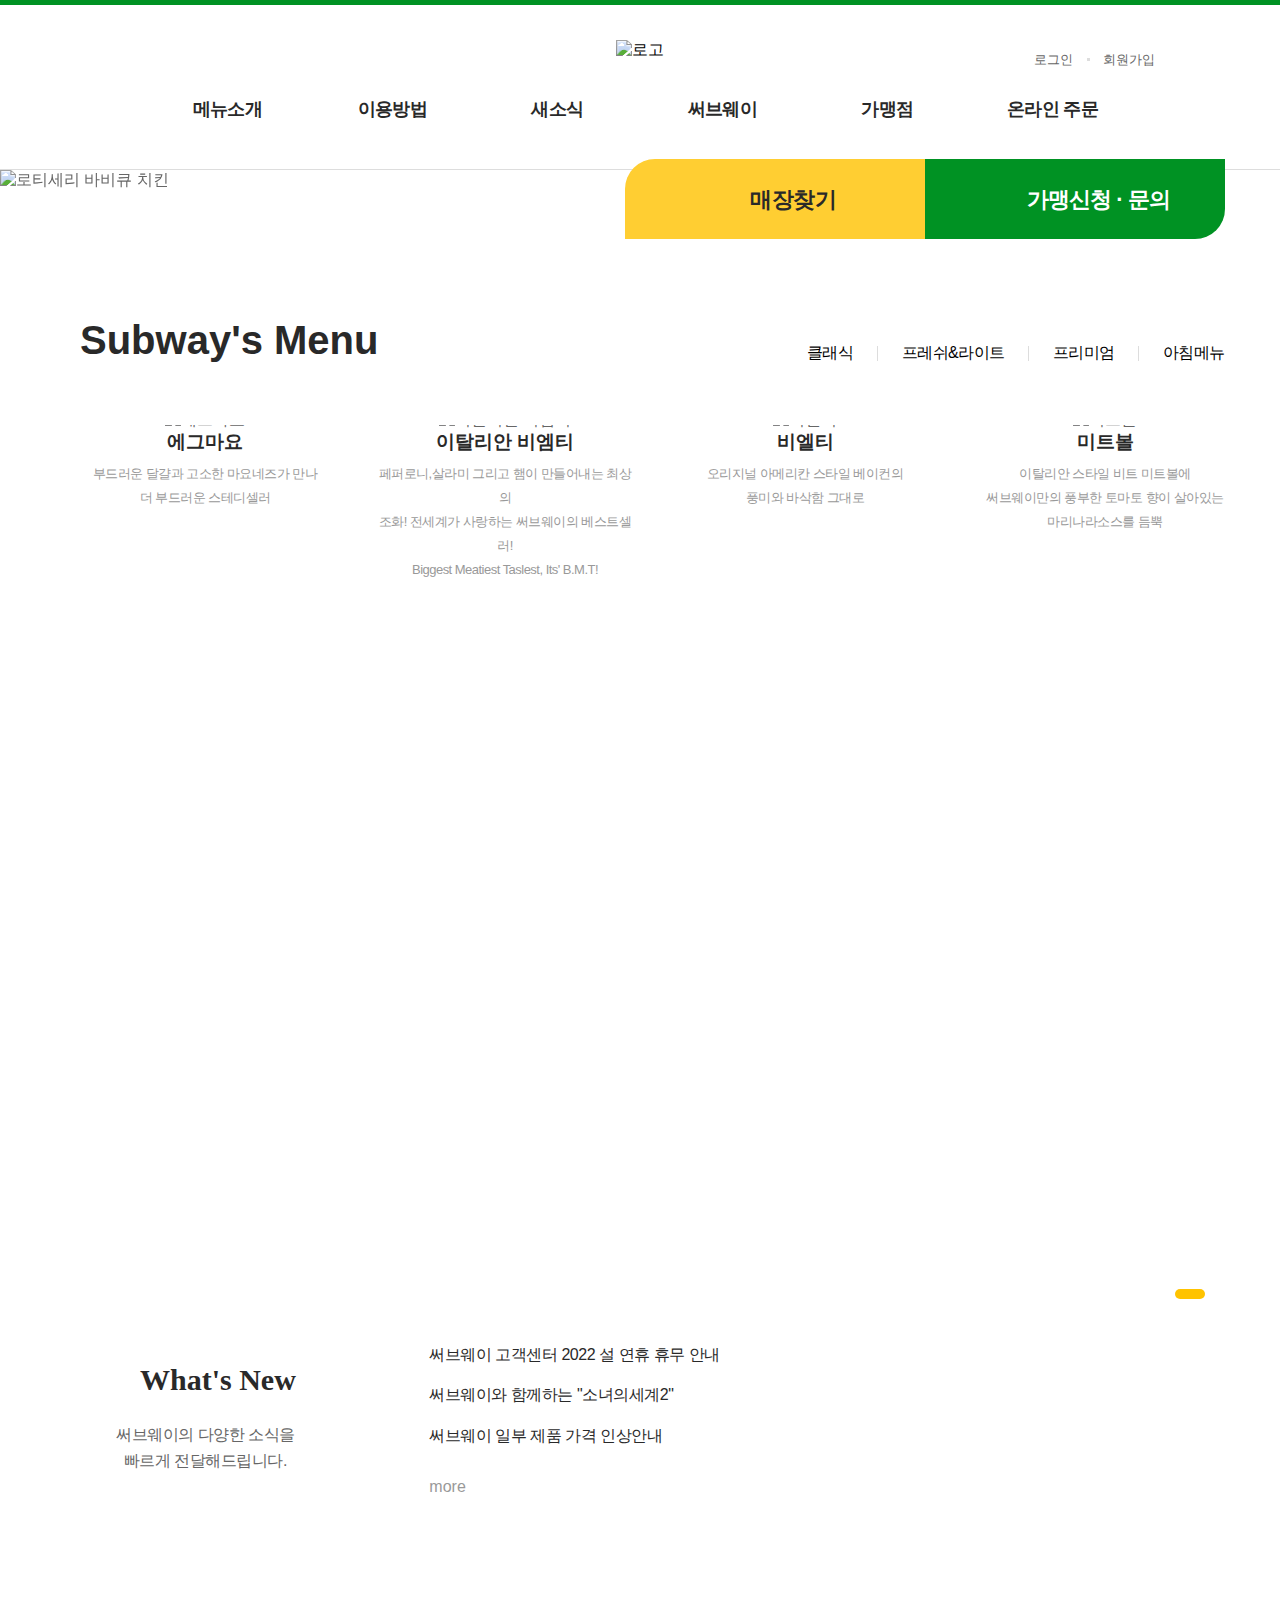
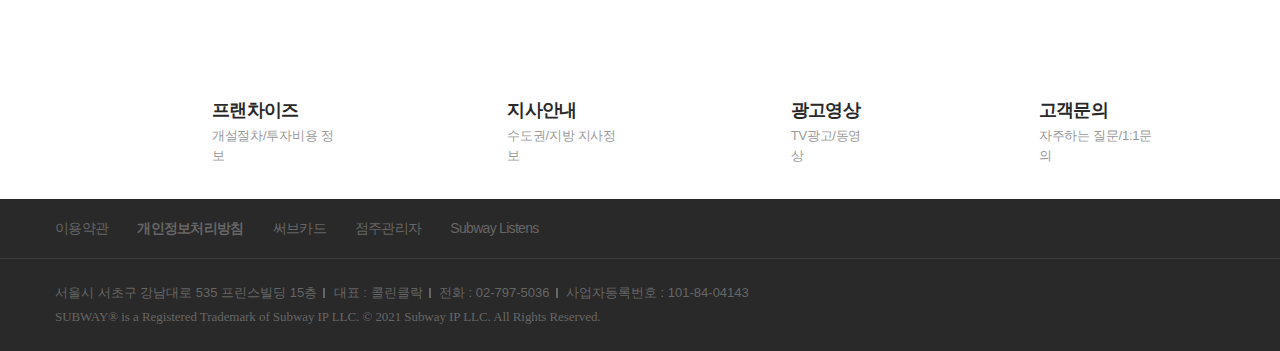
==== 20220419-subway.html @ c0e35a05 "promotion page update" ====
<!DOCTYPE html>
<html lang="en">
<head>
    <meta charset="UTF-8">
    <meta http-equiv="X-UA-Compatible" content="IE=edge">
    <meta name="viewport" content="width=device-width, initial-scale=1.0">
    <title>SUBWAYS 써브웨이</title>
    <link rel="shortcut icon" href="images/subway/subway_favicon.ico" type="image/x-icon">
    <link rel="stylesheet" href="css/subway_font.css">
    <link rel="stylesheet" href="css/20220419-subways.css">
    <link rel="stylesheet" href="css/swiper-bundle.min.css">
    <link rel="stylesheet" href="css/aos.css">
    <script src="js/jquery-3.6.0.min.js"></script>
    <script src="https://greenart-web.com/js/subway.js"></script>
    <script src="js/20220419-subway.js"> </script>
    <script src="js/aos.js"></script>
    <script src="js/swiper-bundle.min.js"></script>

    <script>
        $("document").ready(function(){
            AOS.init();
        })
        // 원래 js파일 안에 있어야함 
    </script>
</head>

<body> 
    <div class="header">
        <div class="header-wrap">
            <div class="logo">
                <a href="20220419-subway.html">
                    <img src="images/subway/logo_w.png" alt="로고">
                </a>
            </div>
            <div class="etc-menu">
                <ul>
                    <li><a href="#">로그인</a></li>
                    <li><a href="#">회원가입</a></li>
                    <li><a href="#" title="Global Subways">언어</a></li>
                </ul>
            </div>
            <div class="nav">
                <ul>
                    <li><a href="#">메뉴소개</a></li>
                    <li><a href="#">이용방법</a></li>
                    <li><a href="#">새소식</a></li>
                    <li><a href="#">써브웨이</a></li>
                    <li><a href="#">가맹점</a></li>
                    <li><a href="#">온라인 주문</a></li>
                </ul>
            </div>
        </div>
        <div class="submenu">
            <div class="submenu-wrap">
                <div class="sub-wrap">
                    <ul>
                        <li><a href="#">샌드위치</a></li>
                        <li><a href="#">랩 · 기타</a></li>
                        <li><a href="#">샐러드</a></li>
                        <li><a href="#">아침메뉴</a></li>
                        <li><a href="#">스마일 썹</a></li>
                        <li><a href="#">단체메뉴</a></li>
                    </ul>
                    <ul>
                        <li><a href="#">서브웨이 이용방법</a></li>
                        <li><a href="#">단체메뉴 이용방법</a></li>
                        <li><a href="#">신선한 재료 소개</a></li>
                        <li><a href="#">app 이용방법</a></li>
                    </ul>
                    <ul>
                        <li><a href="#">이벤트 · 프로모션</a></li>
                        <li><a href="#">뉴스 · 공지사항 </a></li>
                        <li><a href="#">광고영상</a></li>
                    </ul>
                    <ul>
                        <li><a href="#">써브웨이 역사</a></li>
                        <li><a href="#">써브웨이 약속</a></li>
                        <li><a href="#">써브웨이 아티스트 지원</a></li>
                        <li><a href="#">매장찾기</a></li>
                    </ul>
                    <ul>
                        <li><a href="#">써브웨이 프랜차이즈</a></li>
                        <li><a href="#">가맹관련 fAQ</a></li>
                        <li><a href="#">가맹신청 · 문의</a></li>
                        <li><a href="#">지사안내</a></li>
                        <li><a href="#">사업설명회</a></li>
                    </ul>
                    <ul>
                        <li><a href="#">FAST-SUB</a></li>
                        <li><a href="#">HOME-SUB</a></li>
                        <li><a href="#">단체주문</a></li>
                    </ul>
                </div>
            </div>
        </div>
    </div>






    
    <div class="swiper slide-section">
        <div class="swiper-wrapper">
            <div class="swiper-slide">
                <img src="images/subway/main_PC_1920x440_20220302022750919.jpg" alt="로티세리 바비큐 치킨">
            </div>
            <div class="swiper-slide">
                <img src="images/subway/main_PC_1920x440_20220228052823087.jpg" alt="이달의 썹!프라이즈">
            </div>
            <div class="swiper-slide">
                <img src="images/subway/main_PC_1920x440_20220413122821692.jpg" alt="레고랜드가고 싶어? 로티세리를 먹어봐!">
            </div>
            <div class="swiper-slide">
                <img src="images/subway/main_PC_1920x440_20201006040046969.jpg" alt="02.내손안의 작은 써브웨이">
            </div>
            <div class="swiper-slide">
                <img src="images/subway/main_PC_1920x440_20220103092455892.jpg" alt="고객 경험 설문조사 프로그램 안내">
            </div>
        </div>
    </div>
    <div class="quick-menu">
        <ul>
            <li><a href="#">매장찾기</a></li>
            <li><a href="#">가맹신청 · 문의</a></li>
        </ul>
    </div>


    <div class="subway-menu">
        <div class="menu-list">
            <h3>Subway's Menu</h3>
            <ul>
                <li><a href="#">클래식</a></li>
                <li><a href="#">프레쉬&amp;라이트</a></li>
                <!-- & 어떻게 쓰는지 보기  -->
                <li><a href="#">프리미엄</a></li>
                <li><a href="#">아침메뉴</a></li>
            </ul>
        </div>
        <div class="menu-content">
            <div class="menu-content-wrap">
                <div class="menu-wrap">
                    <div class="menu-area">
                        <div class="menu-box">
                            <img src="images/subway/sandwich_cl06.jpg" alt="에그마요">
                            <h3>에그마요</h3>
                            <p>부드러운 달걀과 고소한 마요네즈가 만나</p>
                            <p>더 부드러운 스테디셀러</p>
                        </div>
                        <div class="menu-box">
                            <img src="images/subway/sandwich_cl01.jpg" alt="이탈리안 비엠티">
                            <h3>이탈리안 비엠티</h3>
                            <p>페퍼로니,살라미 그리고 햄이 만들어내는 최상의</p>
                            <p>조화! 전세계가 사랑하는 써브웨이의 베스트셀러!</p>
                            <p>Biggest Meatiest Taslest, Its' B.M.T!</p>
                        </div>
                        <div class="menu-box">
                        <img src="images/subway/sandwich_cl02.jpg" alt="비엘티">
                        <h3>비엘티</h3>
                        <p>오리지널 아메리칸 스타일 베이컨의</p>
                        <p>풍미와 바삭함 그대로 </p>
                        </div>
                        <div class="menu-box">
                            <img src="images/subway/sandwich_cl03.jpg" alt="미트볼">
                            <h3>미트볼</h3>
                            <p>이탈리안 스타일 비트 미트볼에</p>
                            <p>써브웨이만의 풍부한 토마토 향이 살아있는</p>
                            <p>마리나라소스를 듬뿍</p>
                        </div>
                        <div class="menu-box">
                            <img src="images/subway/sandwich_cl04.jpg" alt="햄">
                            <h3>햄</h3>
                            <p>기본 중에 기본!</p>
                            <p>풍부한 햄이 만들어내는</p>
                            <p>입 안 가득 넘치는 맛의 향연</p>
                        </div>
                        <div class="menu-box">
                            <img src="images/subway/sandwich_cl05.jpg" alt="참치">
                            <h3>참치</h3>
                            <p>남녀노소 누구나 좋아하는</p>
                            <p>담백한 참치와 고소한 마요네즈의</p>
                            <p>완벽한 조화</p>
                        </div>
                    </div>
                </div>
                <div class="arrow">
                    <a href="#">왼쪽</a>
                    <a href="#">오른쪽</a>
                </div>
            </div>
            <div class="menu-content-wrap">
                <div class="menu-wrap">
                    <div class="menu-area">
                        <div class="menu-box">
                            <img src="images/subway/sandwich_fl01.jpg" alt="로티세리 바비큐 치킨">
                            <h3>로티세리 바비큐 치킨</h3>
                            <p>촉촉한 바비큐 치킨의 풍미가득.</p>
                            <p>손으로 찢어 더욱 부드러운 치킨의 혁명</p>
                        </div>
                        <div class="menu-box">
                            <img src="images/subway/sandwich_fl02.jpg" alt="로스트치킨">
                            <h3>로스트 치킨</h3>
                            <p>오븐에 구워 담백한 저칼로리</p>
                            <p>닭가슴살의 건강한 풍미</p>
                        </div>
                        <div class="menu-box">
                            <img src="images/subway/sandwich_fl04.jpg" alt="써브웨이 클럽">
                            <h3>써브웨이 클럽</h3>
                            <p>명실공히 시그니처 써브!</p>
                            <p>터키, 햄, 베이컨의 완벽한 앙상블</p>
                        </div>
                        <div class="menu-box">
                            <img src="images/subway/sandwich_fl05.jpg" alt="터키">
                            <h3>터키</h3>
                            <p>280kal로 슬림하게 즐기는</p>
                            <p>오리지날 터키 샌드위치</p>
                            
                        </div>
                        <div class="menu-box">
                            <img src="images/subway/sandwich_fl06.jpg" alt="베지">
                            <h3>베지</h3>
                            <p>갓 구운 빵과 신선한 7가지 야채로</p>
                            <p>즐기는 깔끔한 한끼</p>
                        </div>
                    </div>
                </div>
                <div class="arrow">
                    <a href="#">왼쪽</a>
                    <a href="#">오른쪽</a>
                </div>
            </div>
            <div class="menu-content-wrap">
                <div class="menu-wrap">
                    <div class="menu-area">
                        <div class="menu-box">
                            <img src="images/subway/sandwich_pm10.jpg" alt="쉬림프">
                            <h3>쉬림프</h3>
                            <p>탱글한 식감이 그대로 살아있는 통새우가</p>
                            <p>5마리 들어가 한 입 베어 먹을 때 마다</p>
                            <p>진짜 새우의 풍미가 가득</p>
                        </div>
                        <div class="menu-box">
                            <img src="images/subway/sandwich_pm08.jpg" alt=폴드 포크 바비큐">
                            <h3>폴드 포크 바비큐</h3>
                            <p>훈연한 미국 정통 스타일의 리얼 바비큐 폴드포크가</p>
                            <p>들어간 샌드위치</p>
                        </div>
                        <div class="menu-box">
                            <img src="images/subway/sandwich_pm01_01.jpg" alt="스테이크&amp;치즈">
                            <h3>스테이크 &amp; 치즈</h3>
                            <p>육즙이 쫙~</p>
                            <p>풍부한 비프 스테이크의 풍미가 입안 한가득</p>
                        </div>
                        <div class="menu-box">
                            <img src="images/subway/sandwich_pm02_01.jpg" alt="터키 베이컨 아보카도">
                            <h3>터키 베이컨 아보카도</h3>
                            <p>담백한 터키와 바삭한 베이컨 환상조합에</p>
                            <p>부드러운 아보카도는 신의 한수</p>
                        </div>
                        <div class="menu-box">
                            <img src="images/subway/sandwich_pm06_01.jpg" alt="스파이시 이탈리안">
                            <h3>스파이시 이탈리안</h3>
                            <p>살라미, 페퍼로니가 입안 한가득!</p>
                            <p>쏘 핫한 이탈리아의 맛</p>
                        </div>
                        <div class="menu-box">
                            <img src="images/subway/sandwich_pm07_01.jpg" alt="치킨데리야끼">
                            <h3>치킨 데리야끼</h3>
                            <p>담백한 치키니 스트립에 달콤짭조름한 써브웨이</p>
                            <p>특제 데리야끼 소스와의 환상적인 만남</p>
                        </div>
                    </div>
                </div>
                <div class="arrow">
                    <a href="#">왼쪽</a>
                    <a href="#">오른쪽</a>
                </div>
            </div>
            <div class="menu-content-wrap">
                <div class="menu-wrap">
                    <div class="menu-area">
                        <div class="menu-box">
                            <img src="images/subway/sandwich_bf01.jpg" alt="햄, 에그&amp;치즈">
                            <h3>햄, 에그&amp;치즈</h3>
                            <p>푹신한 오믈렛과 햄의 가장 클래식한 조화</p>
                        </div>
                        <div class="menu-box">
                            <img src="images/subway/sandwich_bf02.jpg" alt="웨스턴, 에그 &amp; 치즈">
                            <h3>웨스턴, 에그&amp;치즈</h3>
                            <p>토마토, 피망, 양파 세가지 야채가 더해져 더욱 신선한 하루 시작</p>
                            
                        </div>
                        <div class="menu-box">
                            <img src="images/subway/sandwich_bf03.jpg" alt="베이컨, 에그&amp;치즈">
                            <h3>베이컨, 에그&amp;치즈</h3>
                            <p>오리지널 아메리칸 스타일 베이컨으로</p>
                            <p>더욱 풍성한 아침 식사</p>
                        </div>
                        <div class="menu-box">
                            <img src="images/subway/sandwich_bf014jpg" alt="스테이크, 에그&amp;치즈">
                            <h3>스테이크, 에그&amp;치즈</h3>
                            <p>육즙가득 비프 스테이크로</p>
                            <p>든든한 아침 식사</p>
                        </div>
                    </div>
                </div>
                <div class="arrow">
                    <a href="#">왼쪽</a>
                    <a href="#">오른쪽</a>
                </div>
            </div>
        </div>
    </div>


    <div class="content">
        <div class="content-wrap">
            <div class="content-top">
                <div class="content-amused ">
                    <h3>서브웨이를</h3>
                    <h3>제대로 즐기는 방법</h3>
                    <a href="#">이용방법</a>
                </div>
                <div class="content-history">
                    <h3>50년 역사를 가진</h3>
                    <h3>No.1 프랜차이즈의 성장기</h3>
                    <a href="#">써브웨이 역사</a>
                </div>
            </div>
            <div class="content-bottom">
                <div class="content-new">
                    <div class="title">
                        <h3>What's New</h3>
                        <p>써브웨이의 다양한 소식을</p>
                        <p>빠르게 전달해드립니다.</p>
                    </div>
                    <div class="text">
                        <ul>
                            <li><a href="#">써브웨이 고객센터 2022 설 연휴 휴무 안내</a></li>
                            <li><a href="#">써브웨이와 함께하는 "소녀의세계2"</a></li>
                            <li><a href="#">써브웨이 일부 제품 가격 인상안내</a></li>
                        </ul>
                        <a href="#">more</a>
                    </div>
                </div>
                <div class="content-slide">
                    <div class="cindicator">
                        <ul>
                            <li>
                                <a href="#">1</a>
                            </li>
                        </ul>
                    </div>
                </div>
            </div>
        </div>
    </div>

    <div class="footer-menu">
        <div class="menu-wrap">
            <div class="menu-item">
                <div class="icon"></div>
                <p>프랜차이즈</p>
                <span>개설절차/투자비용 정보</span>
            </div>
            <div class="menu-item">
                <div class="icon"></div>
                <p>지사안내</p>
                <span>수도권/지방 지사정보</span>
            </div>
            <div class="menu-item">
                <div class="icon"></div>
                <p>광고영상</p>
                <span>TV광고/동영상</span>
            </div>
            <div class="menu-item">
                <div class="icon"></div>
                <p>고객문의</p>
                <span>자주하는 질문/1:1문의</span>
            </div>
        </div>
    </div>

    <div class="footer">
        <div class="footer-wrap">
            <div class="footer-top">
                <ul>
                    <li><a href="#">이용약관</a></li>
                    <li><a href="#">개인정보처리방침</a></li>
                    <li><a href="#">써브카드</a></li>
                    <li><a href="#">점주관리자</a></li>
                    <li><a href="#">Subway Listens</a></li>
                </ul>
            </div>
            <div class="footer-bottom">
                <span>서울시 서초구 강남대로 535 프린스빌딩 15층</span>
                <span>대표 : 콜린클락</span>
                <span>전화 : 02-797-5036</span>
                <span>사업자등록번호 : 101-84-04143</span>
                <p>SUBWAY® is a Registered Trademark of Subway IP LLC. © 2021 Subway IP LLC. All Rights Reserved.</p>
            </div>
            <div class="sns-link">
                <ul>
                    <li><a href="#">인스타그램</a></li>
                    <li><a href="#">페이스북</a></li>
                </ul>
            </div>
        </div> 
    </div>
</body>



</html>
---- css/20220419-subways.css ----
@charset "utf-8" ;
*{margin: 0; padding: 0;}
ul{list-style: none;}
a{text-decoration: none; color: black;}

body{font-size: 16px; color: #666; line-height: 120%; font-family: "font_ns", sans-serif;}

.header{
    width: 100%; height: 164px;
     border-top: 5px solid #009223; border-bottom: 1px solid #ddd;

}

.header .header-wrap{
    width: 1170px; height: 100%;
    margin: 0 auto;
    position: relative;
    /* 앱솔 써야해서 필요
    11170을 기준으로 잡아야해서 
    기준잘 확인하기 */
}

.header .logo {
    text-align: center;
    margin-top: 35px;
}
.header .etc-menu {
    position: absolute;
    right: 25px;
    top: 5px;}
    
.header .etc-menu ul {overflow: hidden;}
.header .etc-menu ul li{
    float: left;
    position: relative;
    }

.header .etc-menu ul li a{
    display: inline-block; 
    height: 30px; line-height: 30px;
    font-size: 13px;
    color: #666;
    font-weight: normal;
}

.header .etc-menu ul li:nth-child(2){margin-left: 30px;}
.header .etc-menu ul li:nth-child(2)::after{
    content: "";
    position: absolute;
    width: 3px;
    height: 3px;
    background-color: #ddd;
    top: 50%;
    left: -16px;
    margin-top: -2px;
}


.header .etc-menu ul li:nth-child(3) a{
    font-size: 0;
    width: 30px;
    height: 30px;
    margin-left: 15px;
    background: url("../images/subway/icon_utill_global.png");
    vertical-align: middle;
}




.header .nav{
    width: 100%;margin-top: 12px;
}
.header .nav ul{
    width: 990px;
    margin: 0 auto;
    transition: 0.2s;
    overflow: hidden;

}

.header .nav ul li{
    float: left;
    height: 77px;
    line-height: 77px;
    width: 165px;
    text-align: center;

}

.header .nav ul li a{
    font-size: 18px;
    font-weight: bold;
    letter-spacing: -0.03em;
    color: #292929;
    display: inline-block;
    width: 100%;
}

.header .nav ul li.on a{
    color: #009223;
}

.header .submenu{
    width: 100%;
    position: relative;
    top: -34px;
    background-color: #fff;
    transition: 0.2s;
    height: 0;
    z-index: 3;
    overflow: hidden;

}
.header .submenu .submenu-wrap{
    width: 1170px;
    margin: 0 auto;
}

.header .submenu .submenu-wrap .sub-wrap{
    width: 990px;
    margin: 0 auto;
    overflow: hidden;
}

.header .submenu ul{
    float: left;
    width: 165px;
    text-align: center;
    padding-top: 20px;
}
.header .submenu ul li{
    width: 100%;
    height: 35px;
    line-height: 120%;
    transition: 0.2s;
    /* opacity: 0; */
}

.header .submenu ul li a{
    padding: 8px 0 9px;
    display: inline-block;
    width: 100%;
    color: #666;
    letter-spacing: -0.05em;
    font-size: 15px;
}

.header .submenu ul li:hover a{
    color: #009223;
    text-decoration: underline ;
}

.header .submenu ul li.on{
    opacity: 1;
}

.header .submenu.on{
    height: 260px;
}

.slide-section{
    width: 100%;
    overflow: hidden; 
}

.slide-section img{
    width: 100%;
    height: 100%;
}



 .indicator{
    width: 1200px;
    margin: 0 auto;
    position: relative;
    /* background-color: #bbb; */
}


.quick-menu{
    width: 1170px;
    margin: 0 auto;
    z-index: 5;
    position: relative;
    /* 제트인덱스 쓰려면 필요함 */
    margin-top: -30px;

}

.quick-menu ul{
    float: right;
    font-family: "font_ns", sans-serif;
}
.quick-menu ul li{
    float: left;
    width: 300px; height: 80px; text-align: center;

}
.quick-menu ul li a{
    font-size: 22px;
     font-weight: bold;
    display: inline-block;
    width: 100%;
    padding-top: 27px;}


    .quick-menu ul li:nth-child(1){
        background-color: #ffce32;
        border-radius: 30px 0 0 0 ;
        letter-spacing: -0.02em;
    }

    .quick-menu ul li:nth-child(1) a{
        color: #292929;
    }
    

    .quick-menu ul li:nth-child(1) a::before{
        content: "";
        width: 24px; height: 30px;
        display: inline-block;
        vertical-align: middle;
        background: url("../images/subway/icon_map.png") 0 0 no-repeat;
        padding-right: 13px;
        position: relative;
        top: -2;
    }

    .quick-menu ul li:nth-child(2){
        background-color: #009223;
        letter-spacing: -0.06em;
        border-radius: 0 0 30px 0;
    }

    .quick-menu ul li:nth-child(2) a{
        color: #fff;
    }

    .quick-menu ul li:nth-child(2) a::before{
        content: "";
        width: 34px; height: 30px;
        display: inline-block;
        vertical-align: middle;
        background: url("../images/subway/icon_franchise.png") 0 0 no-repeat;
        padding-right: 13px;
        position: relative;
        top: -2;
    }

.subway-menu{
    background-color: #fff;
    width: 100%;margin-top: 80px;
    padding-bottom: 60px;
    height: 560px;
}


.subway-menu .menu-list{
    width: 1170px;
    margin: 0 auto;
    padding-top: 60px;
    padding-bottom: 33px;
    overflow: hidden;
    /* 플롯 해제하기 위함 */
}

.subway-menu .menu-list h3{
    float: left;
    color: #292929;
    font-size: 40px;
    font-family: "font_ns", sans-serif;
    font-weight: bold;
    height: 60px;
    padding: 32px 0 0 25px;
    margin-bottom: 1px;
    background: url("../images/subway/bul_tit.png") 0 12px no-repeat;
}


.subway-menu .menu-list ul{
    float: right;
    margin-top: 44px;
}

.subway-menu .menu-list ul li{
    float: left;
    padding-left: 25px;
    margin-left: 23px;
    font-weight: 300;
    position: relative;
    /* 애프터 적용을 위하여 - 선을 위해서 필요함*/
}

.subway-menu .menu-list ul li:not(:nth-child(1))::after{
    content: "";
    position: absolute;
    width: 1px;
    height: 15px;
    background-color: #ddd;
    left: 0;
    top: 3px;
}

.subway-menu .menu-list ul li a{
    display: inline-block;
    width: 100%;
    font-size: 16px;
    letter-spacing: -0.03em;
 
}

.subway-menu .menu-list ul li.on a{
    color: #009223;
    font-weight: bold;

}

.subway-menu .menu-content{
    position: absolute;
    width: 100%;
    height: 320px;
    overflow: hidden;
}
.subway-menu .menu-content .menu-content-wrap{
    position: absolute;width: 1200px;height: 100%;
    left: 50%;
    transform: translateX(-50%);
    display: none;
}

.subway-menu .menu-content .menu-content-wrap:nth-child(1){
    display: block;
}

.subway-menu .menu-content .menu-content-wrap .menu-wrap{
    width: 100%;
    height: 100%;
    margin-top: -15px;
    overflow: hidden;
}

.subway-menu .menu-content .menu-content-wrap .menu-wrap .menu-area{
    width: 200%;
    position: relative;
    /* 아이템이 이동하도록 하기에 */
}

.subway-menu .menu-content .menu-content-wrap .menu-wrap .menu-area .menu-box{
    float: left;
    width: 260px;
    height: 320px;
    margin-left: 30px;
    padding: 0 5px;
    position: relative;
    cursor: pointer;
    text-align: center;
}

.subway-menu .menu-content .menu-content-wrap .menu-wrap .menu-area .menu-box img{
    width: 100%; height: 182px;
}

.subway-menu .menu-content .menu-content-wrap .menu-wrap .menu-area .menu-box::after{
    content: "";
    width: 98px; height: 98px;
    position: absolute;
    background: url("../images/subway/btn_more.png") 0 0 no-repeat;

    left: 50%;
    top: 50%;
    margin: -22px 0 0 -42px;
    opacity: 0;
}

.subway-menu .menu-content .menu-content-wrap .menu-wrap .menu-area .menu-box:hover::after{
    opacity: 1;
}

.subway-menu .menu-content .menu-content-wrap .menu-wrap .menu-area .menu-box:hover img{
    width: 340px;
    height: 238px;
}

.subway-menu .menu-content .menu-content-wrap .menu-wrap .menu-area .menu-box:hover p{
    display: none;
}
/*  오퍼시티랑 디스플레이 논이랑 차이 비교 */

.subway-menu .menu-content .menu-content-wrap .menu-wrap .menu-area .menu-box:hover h3{
    font-size: 22px;
    margin-top: 10px;
}

.subway-menu .menu-content .menu-content-wrap .menu-wrap .menu-area .menu-box h3{
    color: #292929;
    font-style: 18px;
    margin-top: 3px;
    margin-bottom: 10px;
}

.subway-menu .menu-content .menu-content-wrap .menu-wrap .menu-area .menu-box p{
    color: #999;
    font-size: 13px;
    letter-spacing: -0.04em;
    line-height: 24px;
    width: 260px;
    margin: 0 auto;
}


/* div 어디서 끝나는지 잘 보기 */
.subway-menu .menu-content .arrow a{
    font-size: 0;
    position: absolute;
    width: 50px;
    height: 50px;
    top: 113px;
    overflow: hidden;
    background: url("../images/subway/icon_event_slider_arr.png") 0 0 no-repeat;

}
.subway-menu .menu-content .arrow a:nth-child(1){left: -202px;}
.subway-menu .menu-content .arrow a:nth-child(1):hover{background-position-y: 100%;}
.subway-menu .menu-content .arrow a:nth-child(2){right: -201px; background-position: 100% 0;}
.subway-menu .menu-content .arrow a:nth-child(2):hover{background-position-y: 100%;}



.content{
    width: 100%;
    background: url("../images/subway/bg_content.gif") 0 -30px ;
}

.content .content-wrap{
    width: 1280px;
    margin: 0 auto;
    padding: 80px 0;
    overflow: hidden;
}

.content .content-top{
    width: 100%;
    height: 300px;
}

.content .content-top .content-amused{
    width: 400px; height: 300px; float: left;
    margin-left: 55px;
    background-image: url(../images/subway/bg_utilization.png);
}

.content .content-top .content-amused h3{
    color: #fff;
    margin-left: 39px;
    font-size: 28px;
    line-height: 40px;
    letter-spacing: -0.02em;

}

.content .content-top .content-amused h3:nth-child(1){
    margin: 38px 0 0 39px;
    letter-spacing: -0.03em;

}

.content .content-top .content-amused a{
    display: block;
    width: 92px;
    height: 36px;
    line-height: 36px;
    border: 2px solid #fff;
    font-weight: 300;
    color: #fff;
    text-align: center;
    margin: 100px 0 0 41px;
    border-radius: 20px;
}


.content .content-top .content-history{
    float: left;
    width: 825px;
    height: 300px;
    background-image: url("../images/subway/img_subway_history.png");
}

.content .content-top .content-history h3{
    color: #fff;
    margin-left: 410px;
    font-size: 28px;
    line-height: 40px;
    letter-spacing: -0.02em;

}
.content .content-top .content-history h3:nth-child(1){
    margin-top: 38px;

}
.content .content-top .content-history a{
    display: block;
    width: 128px;
    height: 36px;
    line-height: 36px;
    border: 2px solid #fff;
    font-weight: 300;
    color: #fff;
    margin: 100px 0 0 410px;
    border-radius: 20px;
    text-align: center;
}


.content .content-bottom{
    width: 100%;
    height: 300px;
    margin: 30px 0 0 55px;
}

.content .content-bottom .content-new{
    background-color: #fff;
    width: 870px;
    float: left;
    height: 300px;
    border-radius: 30px 0 30px 0;
    
}

.content .content-bottom .content-new .title{
    float: left;
    margin: 75px 0 0 60px;

}

.content .content-bottom .content-new .title p{
    margin-top: -9px;
    text-align: center;
    line-height: 26px;
    letter-spacing: -0.03em;
}

.content .content-bottom .content-new .title p:nth-child(3)
{
    line-height: 44px;
}


.content .content-bottom .content-new .title h3{
    color: #292929;
    font-size: 30px;
    padding: 26px 0 0 25px;
    font-weight: bold;
    font-family: "font_sw",serif;
    height: 60px;
    margin-bottom: 1px;
    background-repeat: no-repeat;
    background-image: url("../images/subway/bul_tit.png");
}

.content .content-bottom .content-new .text{
    float: left;
    width: 50%;
    margin: 76px 0 0 133.5px;
}

.content .content-bottom .content-new .text ul li:not(:nth-child(1)){
    margin-top: 21px;
}


.content .content-bottom .content-new .text ul li a{
    display: inline-block;
    font-size: 16px;
    color: #292929;
    position: relative;
    letter-spacing: -0.03em;
}

.content .content-bottom .content-new .text ul li a::after{
    content:"";
    width: 0%;
    height: 1px;
    background-color: #009223;
    position: relative;
    left: 0;
    bottom: 0;
    transition: 0.2s;
}

.content .content-bottom .content-new .text ul li:hover a{
    color: #009223;
}

.content .content-bottom .content-new .text ul li:hover a::after{
    width: 100%;
}


.content .content-bottom .content-new .text > a{
    display: inline-block;
    color: #999;
    font-style: 14px;
    padding: 32px 0 7px;

}

.content .content-bottom .content-slide{
    float: left;
    width: 270px; height: 300px;

    background-image: url(../images/subway/[AdQUA]\ 브랜드\ 필름\ 영상\ 이미지\ 배너_20220214110854344.jpg);
    margin-left: 30px;
    border-radius: 0 30px 0 30px;
    position: relative;
    float: left;
}

.content .content-bottom .content-slide .cindicator{
    position: absolute;
    right: 20px;
    top: 20px;
}
 
.content .content-bottom .content-slide .cindicator ul li{
    font-size: 0;
    width: 30px;height: 10px;
    border-radius: 30px;
    background-color: #ffc300;
}


.footer-menu{
    text-align: center;
    width: 100%;
    padding: 40px 0;
}


.footer-menu .menu-wrap{
    width: 1035.97px;
    margin: 0 auto;
    height: 70px;
}

.footer-menu .menu-item{
    float: left;
    margin-left: 80px;
    padding-left: 90px;
    height: 100%;
    position: relative;
}
.footer-menu .menu-item:nth-child(1){
    margin-left: 0;
    width: 125.23px;
}
.footer-menu .menu-item:nth-child(2){
    width: 113.53px;
}
.footer-menu .menu-item:nth-child(3){
    width: 78.09px;
}
.footer-menu .menu-item:nth-child(4){
    width: 119.11px;
}

.footer-menu .menu-item .icon{
    background: url("../images/subway/icon_quickmenu.png") 0 0 no-repeat;
    width: 70px;
    position: absolute;
    left: 0;
    top: 0;
    height: 70px;
}

.footer-menu .menu-item:nth-child(2) .icon{
    background-position-x: -70px;
}

.footer-menu .menu-item:nth-child(3) .icon{
    background-position-x: -140px;
}

.footer-menu .menu-item:nth-child(4) .icon{
    background-position-x: -210px;
}

.footer-menu .menu-item p{
    font-weight: bold;
    font-size: 18px;
    color: #292929;
    text-align: left;
    letter-spacing: -0.72px;
    margin-bottom: 6px;
    margin-top: 12px;
}

.footer-menu .menu-item span{
    color: #999;
    font-size: 13px;
    text-align: left;
    display: block;
    font-weight: normal;
    letter-spacing: -0.26px;
}

.footer{
    background-color: #292929;
    color: #666;
    padding: 22px 0;
    position: relative;
}

.footer::after{
    content: "";
    width: 100%;
    height: 1px;
    background-color: #3b3b3b;
    position: absolute;
    top: 59px;
}

.footer .footer-wrap{
    width: 1170px;
    margin: 0 auto;
    position: relative;
}
/* 앱솔루트 젤마지막  sns 때문에 들어감 */

.footer .footer-top{
    margin-bottom: 25px;
}

.footer .footer-top ul{ overflow: hidden;}
.footer .footer-top ul li{
    float: left;
    margin-right: 29px;
    height: 18px;
    position: relative;
    top: -2px;
}

.footer .footer-top ul li a{
    color: #666;
    display: block;
    font-size: 14px;
    letter-spacing: -0.05em;
    height: 18px;
}

.footer .footer-top ul li:nth-child(2){
    font-weight: bold;
    color: #bbb;
}

.footer .footer-top ul li:last-child{letter-spacing: -0.055em;}



.footer .footer-bottom span{
    font-size: 13px;
    display: inline-block;
    margin-top: 19px;
    margin-left: 3px;
    padding-left: 9px;
    letter-spacing: 0;
    position: relative;
    /* 사이에 선 넣기위해서 */
}

.footer .footer-bottom span:nth-child(1){margin: 0;padding: 0;}

.footer .footer-bottom span:not(:nth-child(4))::after{
    content: "";
    position: absolute;
    width: 2px;
    height: 10px;
    background-color: #666;
    right: -8px;
    top: 5px;
}

.footer .footer-bottom p{
    font-size: 13px;
    padding-top: 2px;
    line-height: 25px;
    letter-spacing: -0.005em;
    font-family: "font_sw",serif;
}

.footer .footer-wrap .sns-link{
    position: absolute;
    right: -10px;
    top: 53px;
    height: 50px;
    width: 165px;
}

.footer .footer-wrap .sns-link ul li{
    position: absolute;
    font-size: 0;
    width: 50px;
    height: 50px;
    overflow: hidden;
    line-height: 0;
    bottom: 0;
    cursor: pointer;
}


.footer .footer-wrap .sns-link ul li::after{
    content: "";
    width: 50px; height: 50px;
    display: block;
    transition: 0.3s;
    opacity: 0;
}

.footer .footer-wrap .sns-link ul li:nth-child(1){
    background: url("../images/subway/icon_sns_instar.png") 0 0 no-repeat;
}
.footer .footer-wrap .sns-link ul li:nth-child(1)::after{
    background: url("../images/subway/icon_sns_instar.png") 100% 0 no-repeat;
}
.footer .footer-wrap .sns-link ul li:nth-child(1):hover::after{
    opacity: 1;
}



.footer .footer-wrap .sns-link ul li:nth-child(2){
    background: url("../images/subway/icon_sns_facebook.png") 0 0 no-repeat;
    left: 65px;
}
.footer .footer-wrap .sns-link ul li:nth-child(2)::after{
    background: url("../images/subway/icon_sns_facebook.png") 100% 0 no-repeat;

}
.footer .footer-wrap .sns-link ul li:nth-child(2):hover::after{
    opacity: 1;
}
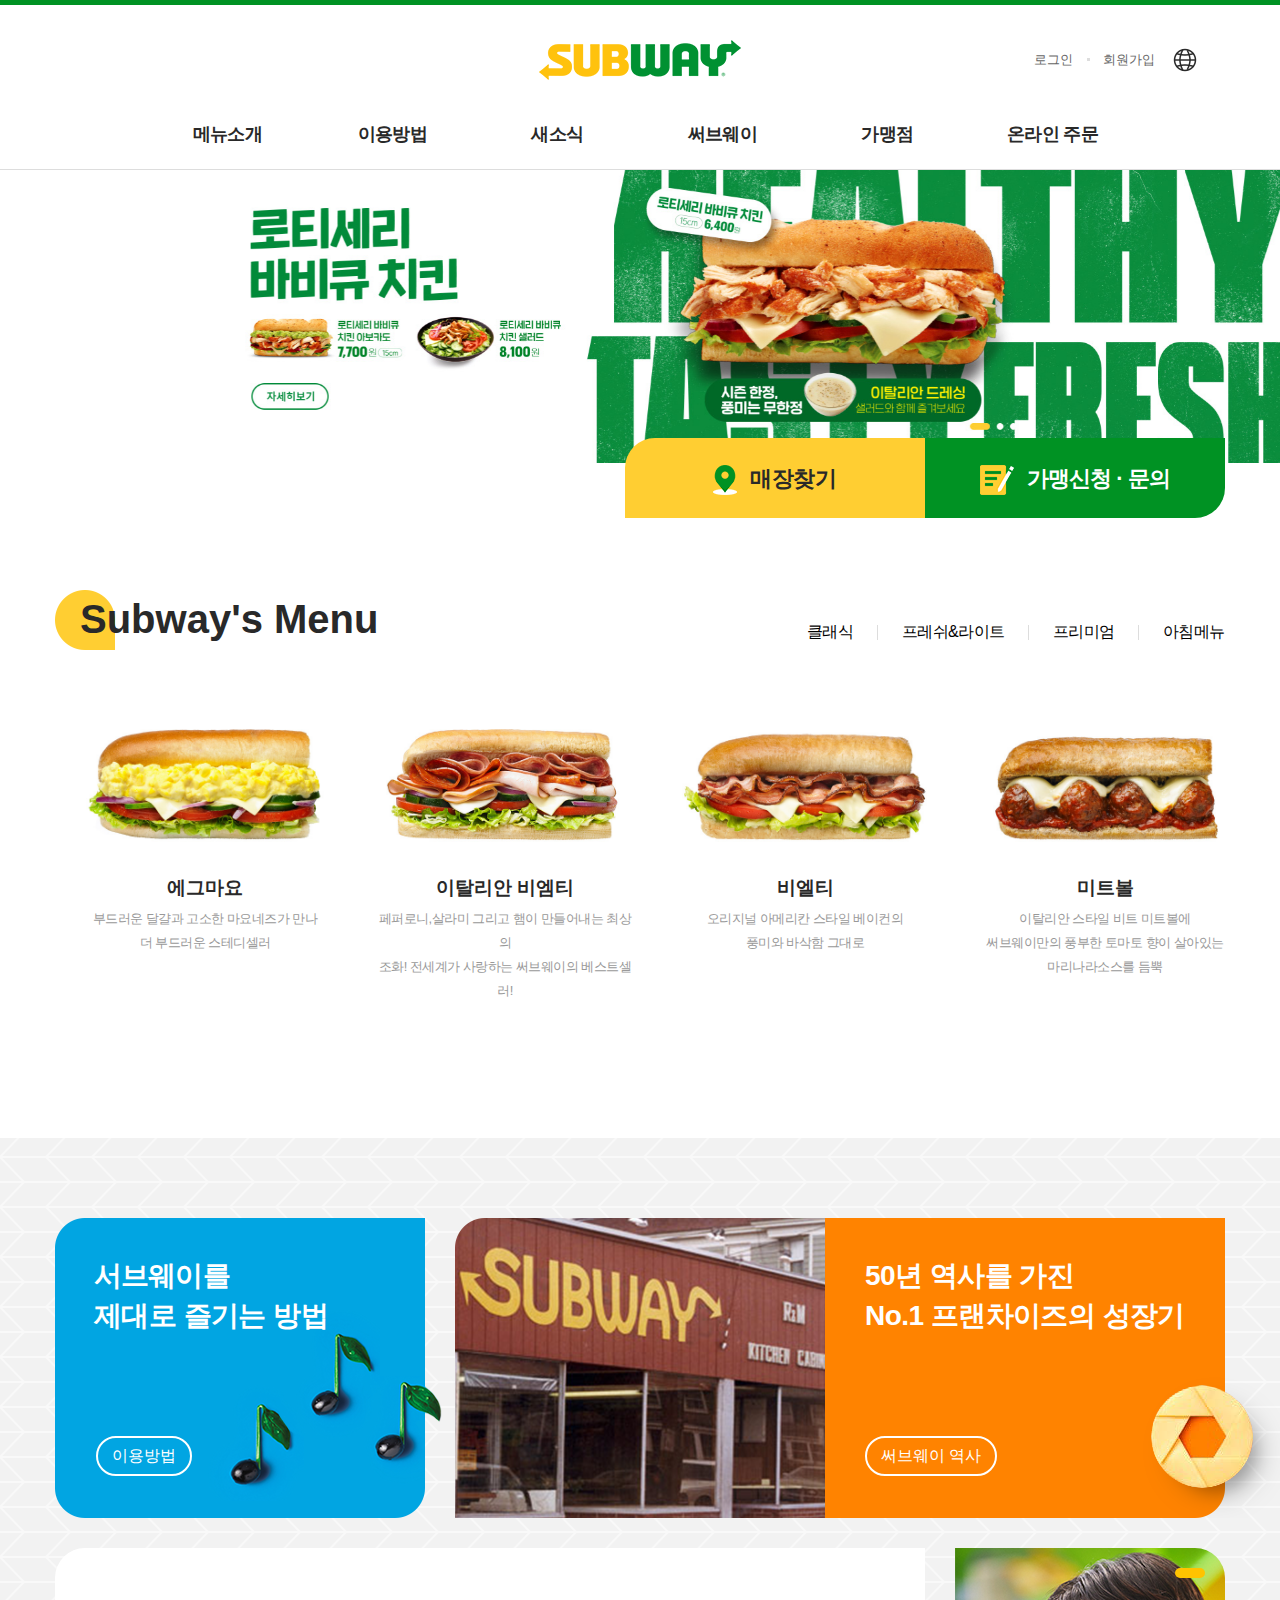
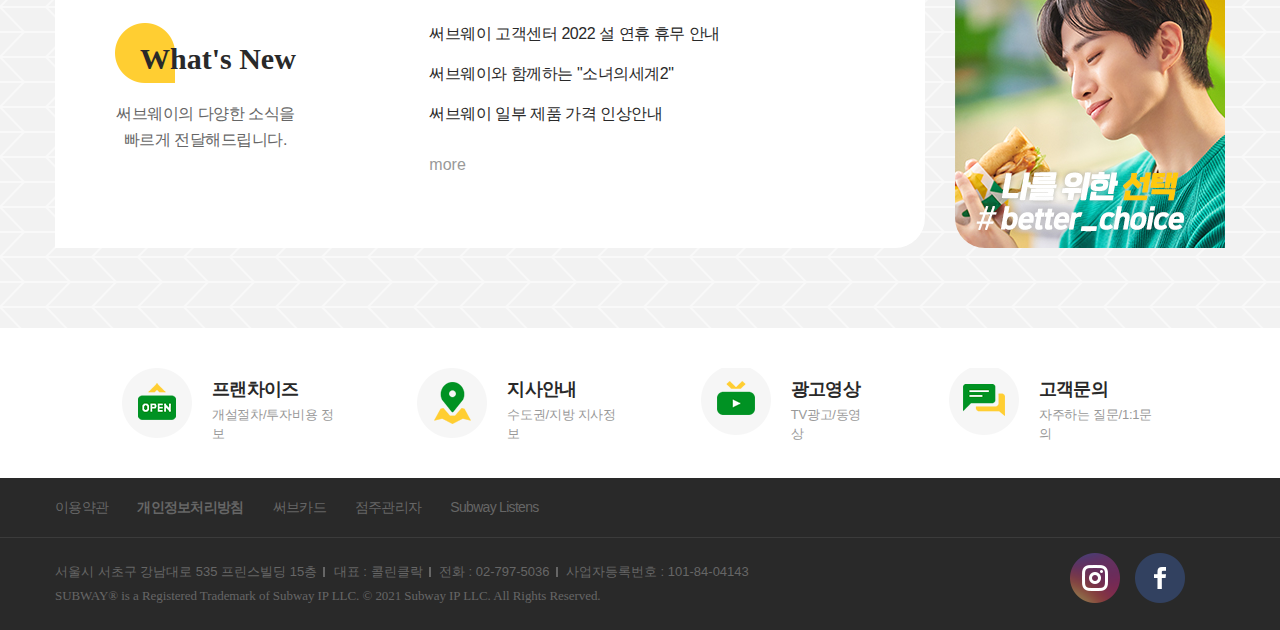
==== commit 6e7b1e71: "dd" ====
--- a/20220419-subway.html
+++ b/20220419-subway.html
@@ -1,416 +1,416 @@
-<!DOCTYPE html>
-<html lang="en">
-<head>
-    <meta charset="UTF-8">
-    <meta http-equiv="X-UA-Compatible" content="IE=edge">
-    <meta name="viewport" content="width=device-width, initial-scale=1.0">
-    <title>SUBWAYS 써브웨이</title>
-    <link rel="shortcut icon" href="images/subway/subway_favicon.ico" type="image/x-icon">
-    <link rel="stylesheet" href="css/subway_font.css">
-    <link rel="stylesheet" href="css/20220419-subways.css">
-    <link rel="stylesheet" href="css/swiper-bundle.min.css">
-    <link rel="stylesheet" href="css/aos.css">
-    <script src="js/jquery-3.6.0.min.js"></script>
-    <script src="https://greenart-web.com/js/subway.js"></script>
-    <script src="js/20220419-subway.js"> </script>
-    <script src="js/aos.js"></script>
-    <script src="js/swiper-bundle.min.js"></script>
-
-    <script>
-        $("document").ready(function(){
-            AOS.init();
-        })
-        // 원래 js파일 안에 있어야함 
-    </script>
-</head>
-
-<body> 
-    <div class="header">
-        <div class="header-wrap">
-            <div class="logo">
-                <a href="20220419-subway.html">
-                    <img src="images/subway/logo_w.png" alt="로고">
-                </a>
-            </div>
-            <div class="etc-menu">
-                <ul>
-                    <li><a href="#">로그인</a></li>
-                    <li><a href="#">회원가입</a></li>
-                    <li><a href="#" title="Global Subways">언어</a></li>
-                </ul>
-            </div>
-            <div class="nav">
-                <ul>
-                    <li><a href="#">메뉴소개</a></li>
-                    <li><a href="#">이용방법</a></li>
-                    <li><a href="#">새소식</a></li>
-                    <li><a href="#">써브웨이</a></li>
-                    <li><a href="#">가맹점</a></li>
-                    <li><a href="#">온라인 주문</a></li>
-                </ul>
-            </div>
-        </div>
-        <div class="submenu">
-            <div class="submenu-wrap">
-                <div class="sub-wrap">
-                    <ul>
-                        <li><a href="#">샌드위치</a></li>
-                        <li><a href="#">랩 · 기타</a></li>
-                        <li><a href="#">샐러드</a></li>
-                        <li><a href="#">아침메뉴</a></li>
-                        <li><a href="#">스마일 썹</a></li>
-                        <li><a href="#">단체메뉴</a></li>
-                    </ul>
-                    <ul>
-                        <li><a href="#">서브웨이 이용방법</a></li>
-                        <li><a href="#">단체메뉴 이용방법</a></li>
-                        <li><a href="#">신선한 재료 소개</a></li>
-                        <li><a href="#">app 이용방법</a></li>
-                    </ul>
-                    <ul>
-                        <li><a href="#">이벤트 · 프로모션</a></li>
-                        <li><a href="#">뉴스 · 공지사항 </a></li>
-                        <li><a href="#">광고영상</a></li>
-                    </ul>
-                    <ul>
-                        <li><a href="#">써브웨이 역사</a></li>
-                        <li><a href="#">써브웨이 약속</a></li>
-                        <li><a href="#">써브웨이 아티스트 지원</a></li>
-                        <li><a href="#">매장찾기</a></li>
-                    </ul>
-                    <ul>
-                        <li><a href="#">써브웨이 프랜차이즈</a></li>
-                        <li><a href="#">가맹관련 fAQ</a></li>
-                        <li><a href="#">가맹신청 · 문의</a></li>
-                        <li><a href="#">지사안내</a></li>
-                        <li><a href="#">사업설명회</a></li>
-                    </ul>
-                    <ul>
-                        <li><a href="#">FAST-SUB</a></li>
-                        <li><a href="#">HOME-SUB</a></li>
-                        <li><a href="#">단체주문</a></li>
-                    </ul>
-                </div>
-            </div>
-        </div>
-    </div>
-
-
-
-
-
-
-    
-    <div class="swiper slide-section">
-        <div class="swiper-wrapper">
-            <div class="swiper-slide">
-                <img src="images/subway/main_PC_1920x440_20220302022750919.jpg" alt="로티세리 바비큐 치킨">
-            </div>
-            <div class="swiper-slide">
-                <img src="images/subway/main_PC_1920x440_20220228052823087.jpg" alt="이달의 썹!프라이즈">
-            </div>
-            <div class="swiper-slide">
-                <img src="images/subway/main_PC_1920x440_20220413122821692.jpg" alt="레고랜드가고 싶어? 로티세리를 먹어봐!">
-            </div>
-            <div class="swiper-slide">
-                <img src="images/subway/main_PC_1920x440_20201006040046969.jpg" alt="02.내손안의 작은 써브웨이">
-            </div>
-            <div class="swiper-slide">
-                <img src="images/subway/main_PC_1920x440_20220103092455892.jpg" alt="고객 경험 설문조사 프로그램 안내">
-            </div>
-        </div>
-    </div>
-    <div class="quick-menu">
-        <ul>
-            <li><a href="#">매장찾기</a></li>
-            <li><a href="#">가맹신청 · 문의</a></li>
-        </ul>
-    </div>
-
-
-    <div class="subway-menu">
-        <div class="menu-list">
-            <h3>Subway's Menu</h3>
-            <ul>
-                <li><a href="#">클래식</a></li>
-                <li><a href="#">프레쉬&amp;라이트</a></li>
-                <!-- & 어떻게 쓰는지 보기  -->
-                <li><a href="#">프리미엄</a></li>
-                <li><a href="#">아침메뉴</a></li>
-            </ul>
-        </div>
-        <div class="menu-content">
-            <div class="menu-content-wrap">
-                <div class="menu-wrap">
-                    <div class="menu-area">
-                        <div class="menu-box">
-                            <img src="images/subway/sandwich_cl06.jpg" alt="에그마요">
-                            <h3>에그마요</h3>
-                            <p>부드러운 달걀과 고소한 마요네즈가 만나</p>
-                            <p>더 부드러운 스테디셀러</p>
-                        </div>
-                        <div class="menu-box">
-                            <img src="images/subway/sandwich_cl01.jpg" alt="이탈리안 비엠티">
-                            <h3>이탈리안 비엠티</h3>
-                            <p>페퍼로니,살라미 그리고 햄이 만들어내는 최상의</p>
-                            <p>조화! 전세계가 사랑하는 써브웨이의 베스트셀러!</p>
-                            <p>Biggest Meatiest Taslest, Its' B.M.T!</p>
-                        </div>
-                        <div class="menu-box">
-                        <img src="images/subway/sandwich_cl02.jpg" alt="비엘티">
-                        <h3>비엘티</h3>
-                        <p>오리지널 아메리칸 스타일 베이컨의</p>
-                        <p>풍미와 바삭함 그대로 </p>
-                        </div>
-                        <div class="menu-box">
-                            <img src="images/subway/sandwich_cl03.jpg" alt="미트볼">
-                            <h3>미트볼</h3>
-                            <p>이탈리안 스타일 비트 미트볼에</p>
-                            <p>써브웨이만의 풍부한 토마토 향이 살아있는</p>
-                            <p>마리나라소스를 듬뿍</p>
-                        </div>
-                        <div class="menu-box">
-                            <img src="images/subway/sandwich_cl04.jpg" alt="햄">
-                            <h3>햄</h3>
-                            <p>기본 중에 기본!</p>
-                            <p>풍부한 햄이 만들어내는</p>
-                            <p>입 안 가득 넘치는 맛의 향연</p>
-                        </div>
-                        <div class="menu-box">
-                            <img src="images/subway/sandwich_cl05.jpg" alt="참치">
-                            <h3>참치</h3>
-                            <p>남녀노소 누구나 좋아하는</p>
-                            <p>담백한 참치와 고소한 마요네즈의</p>
-                            <p>완벽한 조화</p>
-                        </div>
-                    </div>
-                </div>
-                <div class="arrow">
-                    <a href="#">왼쪽</a>
-                    <a href="#">오른쪽</a>
-                </div>
-            </div>
-            <div class="menu-content-wrap">
-                <div class="menu-wrap">
-                    <div class="menu-area">
-                        <div class="menu-box">
-                            <img src="images/subway/sandwich_fl01.jpg" alt="로티세리 바비큐 치킨">
-                            <h3>로티세리 바비큐 치킨</h3>
-                            <p>촉촉한 바비큐 치킨의 풍미가득.</p>
-                            <p>손으로 찢어 더욱 부드러운 치킨의 혁명</p>
-                        </div>
-                        <div class="menu-box">
-                            <img src="images/subway/sandwich_fl02.jpg" alt="로스트치킨">
-                            <h3>로스트 치킨</h3>
-                            <p>오븐에 구워 담백한 저칼로리</p>
-                            <p>닭가슴살의 건강한 풍미</p>
-                        </div>
-                        <div class="menu-box">
-                            <img src="images/subway/sandwich_fl04.jpg" alt="써브웨이 클럽">
-                            <h3>써브웨이 클럽</h3>
-                            <p>명실공히 시그니처 써브!</p>
-                            <p>터키, 햄, 베이컨의 완벽한 앙상블</p>
-                        </div>
-                        <div class="menu-box">
-                            <img src="images/subway/sandwich_fl05.jpg" alt="터키">
-                            <h3>터키</h3>
-                            <p>280kal로 슬림하게 즐기는</p>
-                            <p>오리지날 터키 샌드위치</p>
-                            
-                        </div>
-                        <div class="menu-box">
-                            <img src="images/subway/sandwich_fl06.jpg" alt="베지">
-                            <h3>베지</h3>
-                            <p>갓 구운 빵과 신선한 7가지 야채로</p>
-                            <p>즐기는 깔끔한 한끼</p>
-                        </div>
-                    </div>
-                </div>
-                <div class="arrow">
-                    <a href="#">왼쪽</a>
-                    <a href="#">오른쪽</a>
-                </div>
-            </div>
-            <div class="menu-content-wrap">
-                <div class="menu-wrap">
-                    <div class="menu-area">
-                        <div class="menu-box">
-                            <img src="images/subway/sandwich_pm10.jpg" alt="쉬림프">
-                            <h3>쉬림프</h3>
-                            <p>탱글한 식감이 그대로 살아있는 통새우가</p>
-                            <p>5마리 들어가 한 입 베어 먹을 때 마다</p>
-                            <p>진짜 새우의 풍미가 가득</p>
-                        </div>
-                        <div class="menu-box">
-                            <img src="images/subway/sandwich_pm08.jpg" alt=폴드 포크 바비큐">
-                            <h3>폴드 포크 바비큐</h3>
-                            <p>훈연한 미국 정통 스타일의 리얼 바비큐 폴드포크가</p>
-                            <p>들어간 샌드위치</p>
-                        </div>
-                        <div class="menu-box">
-                            <img src="images/subway/sandwich_pm01_01.jpg" alt="스테이크&amp;치즈">
-                            <h3>스테이크 &amp; 치즈</h3>
-                            <p>육즙이 쫙~</p>
-                            <p>풍부한 비프 스테이크의 풍미가 입안 한가득</p>
-                        </div>
-                        <div class="menu-box">
-                            <img src="images/subway/sandwich_pm02_01.jpg" alt="터키 베이컨 아보카도">
-                            <h3>터키 베이컨 아보카도</h3>
-                            <p>담백한 터키와 바삭한 베이컨 환상조합에</p>
-                            <p>부드러운 아보카도는 신의 한수</p>
-                        </div>
-                        <div class="menu-box">
-                            <img src="images/subway/sandwich_pm06_01.jpg" alt="스파이시 이탈리안">
-                            <h3>스파이시 이탈리안</h3>
-                            <p>살라미, 페퍼로니가 입안 한가득!</p>
-                            <p>쏘 핫한 이탈리아의 맛</p>
-                        </div>
-                        <div class="menu-box">
-                            <img src="images/subway/sandwich_pm07_01.jpg" alt="치킨데리야끼">
-                            <h3>치킨 데리야끼</h3>
-                            <p>담백한 치키니 스트립에 달콤짭조름한 써브웨이</p>
-                            <p>특제 데리야끼 소스와의 환상적인 만남</p>
-                        </div>
-                    </div>
-                </div>
-                <div class="arrow">
-                    <a href="#">왼쪽</a>
-                    <a href="#">오른쪽</a>
-                </div>
-            </div>
-            <div class="menu-content-wrap">
-                <div class="menu-wrap">
-                    <div class="menu-area">
-                        <div class="menu-box">
-                            <img src="images/subway/sandwich_bf01.jpg" alt="햄, 에그&amp;치즈">
-                            <h3>햄, 에그&amp;치즈</h3>
-                            <p>푹신한 오믈렛과 햄의 가장 클래식한 조화</p>
-                        </div>
-                        <div class="menu-box">
-                            <img src="images/subway/sandwich_bf02.jpg" alt="웨스턴, 에그 &amp; 치즈">
-                            <h3>웨스턴, 에그&amp;치즈</h3>
-                            <p>토마토, 피망, 양파 세가지 야채가 더해져 더욱 신선한 하루 시작</p>
-                            
-                        </div>
-                        <div class="menu-box">
-                            <img src="images/subway/sandwich_bf03.jpg" alt="베이컨, 에그&amp;치즈">
-                            <h3>베이컨, 에그&amp;치즈</h3>
-                            <p>오리지널 아메리칸 스타일 베이컨으로</p>
-                            <p>더욱 풍성한 아침 식사</p>
-                        </div>
-                        <div class="menu-box">
-                            <img src="images/subway/sandwich_bf014jpg" alt="스테이크, 에그&amp;치즈">
-                            <h3>스테이크, 에그&amp;치즈</h3>
-                            <p>육즙가득 비프 스테이크로</p>
-                            <p>든든한 아침 식사</p>
-                        </div>
-                    </div>
-                </div>
-                <div class="arrow">
-                    <a href="#">왼쪽</a>
-                    <a href="#">오른쪽</a>
-                </div>
-            </div>
-        </div>
-    </div>
-
-
-    <div class="content">
-        <div class="content-wrap">
-            <div class="content-top">
-                <div class="content-amused ">
-                    <h3>서브웨이를</h3>
-                    <h3>제대로 즐기는 방법</h3>
-                    <a href="#">이용방법</a>
-                </div>
-                <div class="content-history">
-                    <h3>50년 역사를 가진</h3>
-                    <h3>No.1 프랜차이즈의 성장기</h3>
-                    <a href="#">써브웨이 역사</a>
-                </div>
-            </div>
-            <div class="content-bottom">
-                <div class="content-new">
-                    <div class="title">
-                        <h3>What's New</h3>
-                        <p>써브웨이의 다양한 소식을</p>
-                        <p>빠르게 전달해드립니다.</p>
-                    </div>
-                    <div class="text">
-                        <ul>
-                            <li><a href="#">써브웨이 고객센터 2022 설 연휴 휴무 안내</a></li>
-                            <li><a href="#">써브웨이와 함께하는 "소녀의세계2"</a></li>
-                            <li><a href="#">써브웨이 일부 제품 가격 인상안내</a></li>
-                        </ul>
-                        <a href="#">more</a>
-                    </div>
-                </div>
-                <div class="content-slide">
-                    <div class="cindicator">
-                        <ul>
-                            <li>
-                                <a href="#">1</a>
-                            </li>
-                        </ul>
-                    </div>
-                </div>
-            </div>
-        </div>
-    </div>
-
-    <div class="footer-menu">
-        <div class="menu-wrap">
-            <div class="menu-item">
-                <div class="icon"></div>
-                <p>프랜차이즈</p>
-                <span>개설절차/투자비용 정보</span>
-            </div>
-            <div class="menu-item">
-                <div class="icon"></div>
-                <p>지사안내</p>
-                <span>수도권/지방 지사정보</span>
-            </div>
-            <div class="menu-item">
-                <div class="icon"></div>
-                <p>광고영상</p>
-                <span>TV광고/동영상</span>
-            </div>
-            <div class="menu-item">
-                <div class="icon"></div>
-                <p>고객문의</p>
-                <span>자주하는 질문/1:1문의</span>
-            </div>
-        </div>
-    </div>
-
-    <div class="footer">
-        <div class="footer-wrap">
-            <div class="footer-top">
-                <ul>
-                    <li><a href="#">이용약관</a></li>
-                    <li><a href="#">개인정보처리방침</a></li>
-                    <li><a href="#">써브카드</a></li>
-                    <li><a href="#">점주관리자</a></li>
-                    <li><a href="#">Subway Listens</a></li>
-                </ul>
-            </div>
-            <div class="footer-bottom">
-                <span>서울시 서초구 강남대로 535 프린스빌딩 15층</span>
-                <span>대표 : 콜린클락</span>
-                <span>전화 : 02-797-5036</span>
-                <span>사업자등록번호 : 101-84-04143</span>
-                <p>SUBWAY® is a Registered Trademark of Subway IP LLC. © 2021 Subway IP LLC. All Rights Reserved.</p>
-            </div>
-            <div class="sns-link">
-                <ul>
-                    <li><a href="#">인스타그램</a></li>
-                    <li><a href="#">페이스북</a></li>
-                </ul>
-            </div>
-        </div> 
-    </div>
-</body>
-
-
-
+<!DOCTYPE html>
+<html lang="en">
+<head>
+    <meta charset="UTF-8">
+    <meta http-equiv="X-UA-Compatible" content="IE=edge">
+    <meta name="viewport" content="width=device-width, initial-scale=1.0">
+    <title>SUBWAYS 써브웨이</title>
+    <link rel="shortcut icon" href="images/subway/subway_favicon.ico" type="image/x-icon">
+    <link rel="stylesheet" href="css/subway_font.css">
+    <link rel="stylesheet" href="css/20220419-subways.css">
+    <link rel="stylesheet" href="css/swiper-bundle.min.css">
+    <link rel="stylesheet" href="css/aos.css">
+    <script src="js/jquery-3.6.0.min.js"></script>
+    <script src="https://greenart-web.com/js/subway.js"></script>
+    <script src="js/20220419-subway.js"> </script>
+    <script src="js/aos.js"></script>
+    <script src="js/swiper-bundle.min.js"></script>
+
+    <script>
+        $("document").ready(function(){
+            AOS.init();
+        })
+        // 원래 js파일 안에 있어야함 
+    </script>
+</head>
+
+<body> 
+    <div class="header">
+        <div class="header-wrap">
+            <div class="logo">
+                <a href="20220419-subway.html">
+                    <img src="images/subway/logo_w.png" alt="로고">
+                </a>
+            </div>
+            <div class="etc-menu">
+                <ul>
+                    <li><a href="#">로그인</a></li>
+                    <li><a href="#">회원가입</a></li>
+                    <li><a href="#" title="Global Subways">언어</a></li>
+                </ul>
+            </div>
+            <div class="nav">
+                <ul>
+                    <li><a href="#">메뉴소개</a></li>
+                    <li><a href="#">이용방법</a></li>
+                    <li><a href="#">새소식</a></li>
+                    <li><a href="#">써브웨이</a></li>
+                    <li><a href="#">가맹점</a></li>
+                    <li><a href="#">온라인 주문</a></li>
+                </ul>
+            </div>
+        </div>
+        <div class="submenu">
+            <div class="submenu-wrap">
+                <div class="sub-wrap">
+                    <ul>
+                        <li><a href="#">샌드위치</a></li>
+                        <li><a href="#">랩 · 기타</a></li>
+                        <li><a href="#">샐러드</a></li>
+                        <li><a href="#">아침메뉴</a></li>
+                        <li><a href="#">스마일 썹</a></li>
+                        <li><a href="#">단체메뉴</a></li>
+                    </ul>
+                    <ul>
+                        <li><a href="#">서브웨이 이용방법</a></li>
+                        <li><a href="#">단체메뉴 이용방법</a></li>
+                        <li><a href="#">신선한 재료 소개</a></li>
+                        <li><a href="#">app 이용방법</a></li>
+                    </ul>
+                    <ul>
+                        <li><a href="#">이벤트 · 프로모션</a></li>
+                        <li><a href="#">뉴스 · 공지사항 </a></li>
+                        <li><a href="#">광고영상</a></li>
+                    </ul>
+                    <ul>
+                        <li><a href="#">써브웨이 역사</a></li>
+                        <li><a href="#">써브웨이 약속</a></li>
+                        <li><a href="#">써브웨이 아티스트 지원</a></li>
+                        <li><a href="#">매장찾기</a></li>
+                    </ul>
+                    <ul>
+                        <li><a href="#">써브웨이 프랜차이즈</a></li>
+                        <li><a href="#">가맹관련 fAQ</a></li>
+                        <li><a href="#">가맹신청 · 문의</a></li>
+                        <li><a href="#">지사안내</a></li>
+                        <li><a href="#">사업설명회</a></li>
+                    </ul>
+                    <ul>
+                        <li><a href="#">FAST-SUB</a></li>
+                        <li><a href="#">HOME-SUB</a></li>
+                        <li><a href="#">단체주문</a></li>
+                    </ul>
+                </div>
+            </div>
+        </div>
+    </div>
+
+
+
+
+
+
+    
+    <div class="swiper slide-section">
+        <div class="swiper-wrapper">
+            <div class="swiper-slide">
+                <img src="images/subway/main_PC_1920x440_20220302022750919.jpg" alt="로티세리 바비큐 치킨">
+            </div>
+            <div class="swiper-slide">
+                <img src="images/subway/main_PC_1920x440_20220228052823087.jpg" alt="이달의 썹!프라이즈">
+            </div>
+            <div class="swiper-slide">
+                <img src="images/subway/main_PC_1920x440_20220413122821692.jpg" alt="레고랜드가고 싶어? 로티세리를 먹어봐!">
+            </div>
+            <div class="swiper-slide">
+                <img src="images/subway/main_PC_1920x440_20201006040046969.jpg" alt="02.내손안의 작은 써브웨이">
+            </div>
+            <div class="swiper-slide">
+                <img src="images/subway/main_PC_1920x440_20220103092455892.jpg" alt="고객 경험 설문조사 프로그램 안내">
+            </div>
+        </div>
+    </div>
+    <div class="quick-menu">
+        <ul>
+            <li><a href="#">매장찾기</a></li>
+            <li><a href="#">가맹신청 · 문의</a></li>
+        </ul>
+    </div>
+
+
+    <div class="subway-menu">
+        <div class="menu-list">
+            <h3>Subway's Menu</h3>
+            <ul>
+                <li><a href="#">클래식</a></li>
+                <li><a href="#">프레쉬&amp;라이트</a></li>
+                <!-- & 어떻게 쓰는지 보기  -->
+                <li><a href="#">프리미엄</a></li>
+                <li><a href="#">아침메뉴</a></li>
+            </ul>
+        </div>
+        <div class="menu-content">
+            <div class="menu-content-wrap">
+                <div class="menu-wrap">
+                    <div class="menu-area">
+                        <div class="menu-box">
+                            <img src="images/subway/sandwich_cl06.jpg" alt="에그마요">
+                            <h3>에그마요</h3>
+                            <p>부드러운 달걀과 고소한 마요네즈가 만나</p>
+                            <p>더 부드러운 스테디셀러</p>
+                        </div>
+                        <div class="menu-box">
+                            <img src="images/subway/sandwich_cl01.jpg" alt="이탈리안 비엠티">
+                            <h3>이탈리안 비엠티</h3>
+                            <p>페퍼로니,살라미 그리고 햄이 만들어내는 최상의</p>
+                            <p>조화! 전세계가 사랑하는 써브웨이의 베스트셀러!</p>
+                            <p>Biggest Meatiest Taslest, Its' B.M.T!</p>
+                        </div>
+                        <div class="menu-box">
+                        <img src="images/subway/sandwich_cl02.jpg" alt="비엘티">
+                        <h3>비엘티</h3>
+                        <p>오리지널 아메리칸 스타일 베이컨의</p>
+                        <p>풍미와 바삭함 그대로 </p>
+                        </div>
+                        <div class="menu-box">
+                            <img src="images/subway/sandwich_cl03.jpg" alt="미트볼">
+                            <h3>미트볼</h3>
+                            <p>이탈리안 스타일 비트 미트볼에</p>
+                            <p>써브웨이만의 풍부한 토마토 향이 살아있는</p>
+                            <p>마리나라소스를 듬뿍</p>
+                        </div>
+                        <div class="menu-box">
+                            <img src="images/subway/sandwich_cl04.jpg" alt="햄">
+                            <h3>햄</h3>
+                            <p>기본 중에 기본!</p>
+                            <p>풍부한 햄이 만들어내는</p>
+                            <p>입 안 가득 넘치는 맛의 향연</p>
+                        </div>
+                        <div class="menu-box">
+                            <img src="images/subway/sandwich_cl05.jpg" alt="참치">
+                            <h3>참치</h3>
+                            <p>남녀노소 누구나 좋아하는</p>
+                            <p>담백한 참치와 고소한 마요네즈의</p>
+                            <p>완벽한 조화</p>
+                        </div>
+                    </div>
+                </div>
+                <div class="arrow">
+                    <a href="#">왼쪽</a>
+                    <a href="#">오른쪽</a>
+                </div>
+            </div>
+            <div class="menu-content-wrap">
+                <div class="menu-wrap">
+                    <div class="menu-area">
+                        <div class="menu-box">
+                            <img src="images/subway/sandwich_fl01.jpg" alt="로티세리 바비큐 치킨">
+                            <h3>로티세리 바비큐 치킨</h3>
+                            <p>촉촉한 바비큐 치킨의 풍미가득.</p>
+                            <p>손으로 찢어 더욱 부드러운 치킨의 혁명</p>
+                        </div>
+                        <div class="menu-box">
+                            <img src="images/subway/sandwich_fl02.jpg" alt="로스트치킨">
+                            <h3>로스트 치킨</h3>
+                            <p>오븐에 구워 담백한 저칼로리</p>
+                            <p>닭가슴살의 건강한 풍미</p>
+                        </div>
+                        <div class="menu-box">
+                            <img src="images/subway/sandwich_fl04.jpg" alt="써브웨이 클럽">
+                            <h3>써브웨이 클럽</h3>
+                            <p>명실공히 시그니처 써브!</p>
+                            <p>터키, 햄, 베이컨의 완벽한 앙상블</p>
+                        </div>
+                        <div class="menu-box">
+                            <img src="images/subway/sandwich_fl05.jpg" alt="터키">
+                            <h3>터키</h3>
+                            <p>280kal로 슬림하게 즐기는</p>
+                            <p>오리지날 터키 샌드위치</p>
+                            
+                        </div>
+                        <div class="menu-box">
+                            <img src="images/subway/sandwich_fl06.jpg" alt="베지">
+                            <h3>베지</h3>
+                            <p>갓 구운 빵과 신선한 7가지 야채로</p>
+                            <p>즐기는 깔끔한 한끼</p>
+                        </div>
+                    </div>
+                </div>
+                <div class="arrow">
+                    <a href="#">왼쪽</a>
+                    <a href="#">오른쪽</a>
+                </div>
+            </div>
+            <div class="menu-content-wrap">
+                <div class="menu-wrap">
+                    <div class="menu-area">
+                        <div class="menu-box">
+                            <img src="images/subway/sandwich_pm10.jpg" alt="쉬림프">
+                            <h3>쉬림프</h3>
+                            <p>탱글한 식감이 그대로 살아있는 통새우가</p>
+                            <p>5마리 들어가 한 입 베어 먹을 때 마다</p>
+                            <p>진짜 새우의 풍미가 가득</p>
+                        </div>
+                        <div class="menu-box">
+                            <img src="images/subway/sandwich_pm08.jpg" alt=폴드 포크 바비큐">
+                            <h3>폴드 포크 바비큐</h3>
+                            <p>훈연한 미국 정통 스타일의 리얼 바비큐 폴드포크가</p>
+                            <p>들어간 샌드위치</p>
+                        </div>
+                        <div class="menu-box">
+                            <img src="images/subway/sandwich_pm01_01.jpg" alt="스테이크&amp;치즈">
+                            <h3>스테이크 &amp; 치즈</h3>
+                            <p>육즙이 쫙~</p>
+                            <p>풍부한 비프 스테이크의 풍미가 입안 한가득</p>
+                        </div>
+                        <div class="menu-box">
+                            <img src="images/subway/sandwich_pm02_01.jpg" alt="터키 베이컨 아보카도">
+                            <h3>터키 베이컨 아보카도</h3>
+                            <p>담백한 터키와 바삭한 베이컨 환상조합에</p>
+                            <p>부드러운 아보카도는 신의 한수</p>
+                        </div>
+                        <div class="menu-box">
+                            <img src="images/subway/sandwich_pm06_01.jpg" alt="스파이시 이탈리안">
+                            <h3>스파이시 이탈리안</h3>
+                            <p>살라미, 페퍼로니가 입안 한가득!</p>
+                            <p>쏘 핫한 이탈리아의 맛</p>
+                        </div>
+                        <div class="menu-box">
+                            <img src="images/subway/sandwich_pm07_01.jpg" alt="치킨데리야끼">
+                            <h3>치킨 데리야끼</h3>
+                            <p>담백한 치키니 스트립에 달콤짭조름한 써브웨이</p>
+                            <p>특제 데리야끼 소스와의 환상적인 만남</p>
+                        </div>
+                    </div>
+                </div>
+                <div class="arrow">
+                    <a href="#">왼쪽</a>
+                    <a href="#">오른쪽</a>
+                </div>
+            </div>
+            <div class="menu-content-wrap">
+                <div class="menu-wrap">
+                    <div class="menu-area">
+                        <div class="menu-box">
+                            <img src="images/subway/sandwich_bf01.jpg" alt="햄, 에그&amp;치즈">
+                            <h3>햄, 에그&amp;치즈</h3>
+                            <p>푹신한 오믈렛과 햄의 가장 클래식한 조화</p>
+                        </div>
+                        <div class="menu-box">
+                            <img src="images/subway/sandwich_bf02.jpg" alt="웨스턴, 에그 &amp; 치즈">
+                            <h3>웨스턴, 에그&amp;치즈</h3>
+                            <p>토마토, 피망, 양파 세가지 야채가 더해져 더욱 신선한 하루 시작</p>
+                            
+                        </div>
+                        <div class="menu-box">
+                            <img src="images/subway/sandwich_bf03.jpg" alt="베이컨, 에그&amp;치즈">
+                            <h3>베이컨, 에그&amp;치즈</h3>
+                            <p>오리지널 아메리칸 스타일 베이컨으로</p>
+                            <p>더욱 풍성한 아침 식사</p>
+                        </div>
+                        <div class="menu-box">
+                            <img src="images/subway/sandwich_bf014jpg" alt="스테이크, 에그&amp;치즈">
+                            <h3>스테이크, 에그&amp;치즈</h3>
+                            <p>육즙가득 비프 스테이크로</p>
+                            <p>든든한 아침 식사</p>
+                        </div>
+                    </div>
+                </div>
+                <div class="arrow">
+                    <a href="#">왼쪽</a>
+                    <a href="#">오른쪽</a>
+                </div>
+            </div>
+        </div>
+    </div>
+
+
+    <div class="content">
+        <div class="content-wrap">
+            <div class="content-top">
+                <div class="content-amused ">
+                    <h3>서브웨이를</h3>
+                    <h3>제대로 즐기는 방법</h3>
+                    <a href="#">이용방법</a>
+                </div>
+                <div class="content-history">
+                    <h3>50년 역사를 가진</h3>
+                    <h3>No.1 프랜차이즈의 성장기</h3>
+                    <a href="#">써브웨이 역사</a>
+                </div>
+            </div>
+            <div class="content-bottom">
+                <div class="content-new">
+                    <div class="title">
+                        <h3>What's New</h3>
+                        <p>써브웨이의 다양한 소식을</p>
+                        <p>빠르게 전달해드립니다.</p>
+                    </div>
+                    <div class="text">
+                        <ul>
+                            <li><a href="#">써브웨이 고객센터 2022 설 연휴 휴무 안내</a></li>
+                            <li><a href="#">써브웨이와 함께하는 "소녀의세계2"</a></li>
+                            <li><a href="#">써브웨이 일부 제품 가격 인상안내</a></li>
+                        </ul>
+                        <a href="#">more</a>
+                    </div>
+                </div>
+                <div class="content-slide">
+                    <div class="cindicator">
+                        <ul>
+                            <li>
+                                <a href="#">1</a>
+                            </li>
+                        </ul>
+                    </div>
+                </div>
+            </div>
+        </div>
+    </div>
+
+    <div class="footer-menu">
+        <div class="menu-wrap">
+            <div class="menu-item">
+                <div class="icon"></div>
+                <p>프랜차이즈</p>
+                <span>개설절차/투자비용 정보</span>
+            </div>
+            <div class="menu-item">
+                <div class="icon"></div>
+                <p>지사안내</p>
+                <span>수도권/지방 지사정보</span>
+            </div>
+            <div class="menu-item">
+                <div class="icon"></div>
+                <p>광고영상</p>
+                <span>TV광고/동영상</span>
+            </div>
+            <div class="menu-item">
+                <div class="icon"></div>
+                <p>고객문의</p>
+                <span>자주하는 질문/1:1문의</span>
+            </div>
+        </div>
+    </div>
+
+    <div class="footer">
+        <div class="footer-wrap">
+            <div class="footer-top">
+                <ul>
+                    <li><a href="#">이용약관</a></li>
+                    <li><a href="#">개인정보처리방침</a></li>
+                    <li><a href="#">써브카드</a></li>
+                    <li><a href="#">점주관리자</a></li>
+                    <li><a href="#">Subway Listens</a></li>
+                </ul>
+            </div>
+            <div class="footer-bottom">
+                <span>서울시 서초구 강남대로 535 프린스빌딩 15층</span>
+                <span>대표 : 콜린클락</span>
+                <span>전화 : 02-797-5036</span>
+                <span>사업자등록번호 : 101-84-04143</span>
+                <p>SUBWAY® is a Registered Trademark of Subway IP LLC. © 2021 Subway IP LLC. All Rights Reserved.</p>
+            </div>
+            <div class="sns-link">
+                <ul>
+                    <li><a href="#">인스타그램</a></li>
+                    <li><a href="#">페이스북</a></li>
+                </ul>
+            </div>
+        </div> 
+    </div>
+</body>
+
+
+
 </html>--- a/css/subway_font.css
+++ b/css/subway_font.css
@@ -0,0 +1,45 @@
+@font-face {
+  font-family:font_ns;
+  font-weight:normal;
+  src:local(※);
+	src: url(../fonts/NotoSansKR-Regular.eot);
+	src: url(../fonts/NotoSansKR-Regular.eot?#iefix) format('embedded-opentype'),
+	url(../fonts/NotoSansKR-Regular.woff) format('woff'),
+	url(../fonts/NotoSansKR-Regular.ttf) format('truetype');
+}
+@font-face {
+  font-family:font_ns;
+  font-weight:300;
+  src:local(※);
+	src: url(../fonts/NotoSansKR-Medium.eot);
+	src: url(../fonts/NotoSansKR-Medium.eot?#iefix) format('embedded-opentype'),
+	url(../fonts/NotoSansKR-Medium.woff) format('woff'),
+	url(../fonts/NotoSansKR-Medium.ttf) format('truetype');
+}
+@font-face {
+  font-family:font_ns;
+  font-weight:bold;
+  src:local(※);
+	src: url(../fonts/NotoSansKR-Bold.eot);
+	src: url(../fonts/NotoSansKR-Bold.eot?#iefix) format('embedded-opentype'),
+	url(../fonts/NotoSansKR-Bold.woff) format('woff'),
+	url(../fonts/NotoSansKR-Bold.ttf) format('truetype');
+}
+@font-face {
+  font-family:font_sw;
+  font-weight:normal;
+  src:local(※);
+	src: url(../fonts/Subway-SixInch.eot);
+	src: url(../fonts/Subway-SixInch.eot?#iefix) format('embedded-opentype'),
+	url(../fonts/Subway-SixInch.woff) format('woff'),
+	url(../fonts/Subway-SixInch.ttf) format('truetype');
+}
+@font-face {
+  font-family:font_sw;
+  font-weight:bold;
+  src:local(※);
+	src: url(../fonts/Subway-Footlong.eot);
+	src: url(../fonts/Subway-Footlong.eot?#iefix) format('embedded-opentype'),
+	url(../fonts/Subway-Footlong.woff) format('woff'),
+	url(../fonts/Subway-Footlong.ttf) format('truetype');
+}
--- a/css/20220419-subways.css
+++ b/css/20220419-subways.css
@@ -1,843 +1,843 @@
-@charset "utf-8" ;
-*{margin: 0; padding: 0;}
-ul{list-style: none;}
-a{text-decoration: none; color: black;}
-
-body{font-size: 16px; color: #666; line-height: 120%; font-family: "font_ns", sans-serif;}
-
-.header{
-    width: 100%; height: 164px;
-     border-top: 5px solid #009223; border-bottom: 1px solid #ddd;
-
-}
-
-.header .header-wrap{
-    width: 1170px; height: 100%;
-    margin: 0 auto;
-    position: relative;
-    /* 앱솔 써야해서 필요
-    11170을 기준으로 잡아야해서 
-    기준잘 확인하기 */
-}
-
-.header .logo {
-    text-align: center;
-    margin-top: 35px;
-}
-.header .etc-menu {
-    position: absolute;
-    right: 25px;
-    top: 5px;}
-    
-.header .etc-menu ul {overflow: hidden;}
-.header .etc-menu ul li{
-    float: left;
-    position: relative;
-    }
-
-.header .etc-menu ul li a{
-    display: inline-block; 
-    height: 30px; line-height: 30px;
-    font-size: 13px;
-    color: #666;
-    font-weight: normal;
-}
-
-.header .etc-menu ul li:nth-child(2){margin-left: 30px;}
-.header .etc-menu ul li:nth-child(2)::after{
-    content: "";
-    position: absolute;
-    width: 3px;
-    height: 3px;
-    background-color: #ddd;
-    top: 50%;
-    left: -16px;
-    margin-top: -2px;
-}
-
-
-.header .etc-menu ul li:nth-child(3) a{
-    font-size: 0;
-    width: 30px;
-    height: 30px;
-    margin-left: 15px;
-    background: url("../images/subway/icon_utill_global.png");
-    vertical-align: middle;
-}
-
-
-
-
-.header .nav{
-    width: 100%;margin-top: 12px;
-}
-.header .nav ul{
-    width: 990px;
-    margin: 0 auto;
-    transition: 0.2s;
-    overflow: hidden;
-
-}
-
-.header .nav ul li{
-    float: left;
-    height: 77px;
-    line-height: 77px;
-    width: 165px;
-    text-align: center;
-
-}
-
-.header .nav ul li a{
-    font-size: 18px;
-    font-weight: bold;
-    letter-spacing: -0.03em;
-    color: #292929;
-    display: inline-block;
-    width: 100%;
-}
-
-.header .nav ul li.on a{
-    color: #009223;
-}
-
-.header .submenu{
-    width: 100%;
-    position: relative;
-    top: -34px;
-    background-color: #fff;
-    transition: 0.2s;
-    height: 0;
-    z-index: 3;
-    overflow: hidden;
-
-}
-.header .submenu .submenu-wrap{
-    width: 1170px;
-    margin: 0 auto;
-}
-
-.header .submenu .submenu-wrap .sub-wrap{
-    width: 990px;
-    margin: 0 auto;
-    overflow: hidden;
-}
-
-.header .submenu ul{
-    float: left;
-    width: 165px;
-    text-align: center;
-    padding-top: 20px;
-}
-.header .submenu ul li{
-    width: 100%;
-    height: 35px;
-    line-height: 120%;
-    transition: 0.2s;
-    /* opacity: 0; */
-}
-
-.header .submenu ul li a{
-    padding: 8px 0 9px;
-    display: inline-block;
-    width: 100%;
-    color: #666;
-    letter-spacing: -0.05em;
-    font-size: 15px;
-}
-
-.header .submenu ul li:hover a{
-    color: #009223;
-    text-decoration: underline ;
-}
-
-.header .submenu ul li.on{
-    opacity: 1;
-}
-
-.header .submenu.on{
-    height: 260px;
-}
-
-.slide-section{
-    width: 100%;
-    overflow: hidden; 
-}
-
-.slide-section img{
-    width: 100%;
-    height: 100%;
-}
-
-
-
- .indicator{
-    width: 1200px;
-    margin: 0 auto;
-    position: relative;
-    /* background-color: #bbb; */
-}
-
-
-.quick-menu{
-    width: 1170px;
-    margin: 0 auto;
-    z-index: 5;
-    position: relative;
-    /* 제트인덱스 쓰려면 필요함 */
-    margin-top: -30px;
-
-}
-
-.quick-menu ul{
-    float: right;
-    font-family: "font_ns", sans-serif;
-}
-.quick-menu ul li{
-    float: left;
-    width: 300px; height: 80px; text-align: center;
-
-}
-.quick-menu ul li a{
-    font-size: 22px;
-     font-weight: bold;
-    display: inline-block;
-    width: 100%;
-    padding-top: 27px;}
-
-
-    .quick-menu ul li:nth-child(1){
-        background-color: #ffce32;
-        border-radius: 30px 0 0 0 ;
-        letter-spacing: -0.02em;
-    }
-
-    .quick-menu ul li:nth-child(1) a{
-        color: #292929;
-    }
-    
-
-    .quick-menu ul li:nth-child(1) a::before{
-        content: "";
-        width: 24px; height: 30px;
-        display: inline-block;
-        vertical-align: middle;
-        background: url("../images/subway/icon_map.png") 0 0 no-repeat;
-        padding-right: 13px;
-        position: relative;
-        top: -2;
-    }
-
-    .quick-menu ul li:nth-child(2){
-        background-color: #009223;
-        letter-spacing: -0.06em;
-        border-radius: 0 0 30px 0;
-    }
-
-    .quick-menu ul li:nth-child(2) a{
-        color: #fff;
-    }
-
-    .quick-menu ul li:nth-child(2) a::before{
-        content: "";
-        width: 34px; height: 30px;
-        display: inline-block;
-        vertical-align: middle;
-        background: url("../images/subway/icon_franchise.png") 0 0 no-repeat;
-        padding-right: 13px;
-        position: relative;
-        top: -2;
-    }
-
-.subway-menu{
-    background-color: #fff;
-    width: 100%;margin-top: 80px;
-    padding-bottom: 60px;
-    height: 560px;
-}
-
-
-.subway-menu .menu-list{
-    width: 1170px;
-    margin: 0 auto;
-    padding-top: 60px;
-    padding-bottom: 33px;
-    overflow: hidden;
-    /* 플롯 해제하기 위함 */
-}
-
-.subway-menu .menu-list h3{
-    float: left;
-    color: #292929;
-    font-size: 40px;
-    font-family: "font_ns", sans-serif;
-    font-weight: bold;
-    height: 60px;
-    padding: 32px 0 0 25px;
-    margin-bottom: 1px;
-    background: url("../images/subway/bul_tit.png") 0 12px no-repeat;
-}
-
-
-.subway-menu .menu-list ul{
-    float: right;
-    margin-top: 44px;
-}
-
-.subway-menu .menu-list ul li{
-    float: left;
-    padding-left: 25px;
-    margin-left: 23px;
-    font-weight: 300;
-    position: relative;
-    /* 애프터 적용을 위하여 - 선을 위해서 필요함*/
-}
-
-.subway-menu .menu-list ul li:not(:nth-child(1))::after{
-    content: "";
-    position: absolute;
-    width: 1px;
-    height: 15px;
-    background-color: #ddd;
-    left: 0;
-    top: 3px;
-}
-
-.subway-menu .menu-list ul li a{
-    display: inline-block;
-    width: 100%;
-    font-size: 16px;
-    letter-spacing: -0.03em;
- 
-}
-
-.subway-menu .menu-list ul li.on a{
-    color: #009223;
-    font-weight: bold;
-
-}
-
-.subway-menu .menu-content{
-    position: absolute;
-    width: 100%;
-    height: 320px;
-    overflow: hidden;
-}
-.subway-menu .menu-content .menu-content-wrap{
-    position: absolute;width: 1200px;height: 100%;
-    left: 50%;
-    transform: translateX(-50%);
-    display: none;
-}
-
-.subway-menu .menu-content .menu-content-wrap:nth-child(1){
-    display: block;
-}
-
-.subway-menu .menu-content .menu-content-wrap .menu-wrap{
-    width: 100%;
-    height: 100%;
-    margin-top: -15px;
-    overflow: hidden;
-}
-
-.subway-menu .menu-content .menu-content-wrap .menu-wrap .menu-area{
-    width: 200%;
-    position: relative;
-    /* 아이템이 이동하도록 하기에 */
-}
-
-.subway-menu .menu-content .menu-content-wrap .menu-wrap .menu-area .menu-box{
-    float: left;
-    width: 260px;
-    height: 320px;
-    margin-left: 30px;
-    padding: 0 5px;
-    position: relative;
-    cursor: pointer;
-    text-align: center;
-}
-
-.subway-menu .menu-content .menu-content-wrap .menu-wrap .menu-area .menu-box img{
-    width: 100%; height: 182px;
-}
-
-.subway-menu .menu-content .menu-content-wrap .menu-wrap .menu-area .menu-box::after{
-    content: "";
-    width: 98px; height: 98px;
-    position: absolute;
-    background: url("../images/subway/btn_more.png") 0 0 no-repeat;
-
-    left: 50%;
-    top: 50%;
-    margin: -22px 0 0 -42px;
-    opacity: 0;
-}
-
-.subway-menu .menu-content .menu-content-wrap .menu-wrap .menu-area .menu-box:hover::after{
-    opacity: 1;
-}
-
-.subway-menu .menu-content .menu-content-wrap .menu-wrap .menu-area .menu-box:hover img{
-    width: 340px;
-    height: 238px;
-}
-
-.subway-menu .menu-content .menu-content-wrap .menu-wrap .menu-area .menu-box:hover p{
-    display: none;
-}
-/*  오퍼시티랑 디스플레이 논이랑 차이 비교 */
-
-.subway-menu .menu-content .menu-content-wrap .menu-wrap .menu-area .menu-box:hover h3{
-    font-size: 22px;
-    margin-top: 10px;
-}
-
-.subway-menu .menu-content .menu-content-wrap .menu-wrap .menu-area .menu-box h3{
-    color: #292929;
-    font-style: 18px;
-    margin-top: 3px;
-    margin-bottom: 10px;
-}
-
-.subway-menu .menu-content .menu-content-wrap .menu-wrap .menu-area .menu-box p{
-    color: #999;
-    font-size: 13px;
-    letter-spacing: -0.04em;
-    line-height: 24px;
-    width: 260px;
-    margin: 0 auto;
-}
-
-
-/* div 어디서 끝나는지 잘 보기 */
-.subway-menu .menu-content .arrow a{
-    font-size: 0;
-    position: absolute;
-    width: 50px;
-    height: 50px;
-    top: 113px;
-    overflow: hidden;
-    background: url("../images/subway/icon_event_slider_arr.png") 0 0 no-repeat;
-
-}
-.subway-menu .menu-content .arrow a:nth-child(1){left: -202px;}
-.subway-menu .menu-content .arrow a:nth-child(1):hover{background-position-y: 100%;}
-.subway-menu .menu-content .arrow a:nth-child(2){right: -201px; background-position: 100% 0;}
-.subway-menu .menu-content .arrow a:nth-child(2):hover{background-position-y: 100%;}
-
-
-
-.content{
-    width: 100%;
-    background: url("../images/subway/bg_content.gif") 0 -30px ;
-}
-
-.content .content-wrap{
-    width: 1280px;
-    margin: 0 auto;
-    padding: 80px 0;
-    overflow: hidden;
-}
-
-.content .content-top{
-    width: 100%;
-    height: 300px;
-}
-
-.content .content-top .content-amused{
-    width: 400px; height: 300px; float: left;
-    margin-left: 55px;
-    background-image: url(../images/subway/bg_utilization.png);
-}
-
-.content .content-top .content-amused h3{
-    color: #fff;
-    margin-left: 39px;
-    font-size: 28px;
-    line-height: 40px;
-    letter-spacing: -0.02em;
-
-}
-
-.content .content-top .content-amused h3:nth-child(1){
-    margin: 38px 0 0 39px;
-    letter-spacing: -0.03em;
-
-}
-
-.content .content-top .content-amused a{
-    display: block;
-    width: 92px;
-    height: 36px;
-    line-height: 36px;
-    border: 2px solid #fff;
-    font-weight: 300;
-    color: #fff;
-    text-align: center;
-    margin: 100px 0 0 41px;
-    border-radius: 20px;
-}
-
-
-.content .content-top .content-history{
-    float: left;
-    width: 825px;
-    height: 300px;
-    background-image: url("../images/subway/img_subway_history.png");
-}
-
-.content .content-top .content-history h3{
-    color: #fff;
-    margin-left: 410px;
-    font-size: 28px;
-    line-height: 40px;
-    letter-spacing: -0.02em;
-
-}
-.content .content-top .content-history h3:nth-child(1){
-    margin-top: 38px;
-
-}
-.content .content-top .content-history a{
-    display: block;
-    width: 128px;
-    height: 36px;
-    line-height: 36px;
-    border: 2px solid #fff;
-    font-weight: 300;
-    color: #fff;
-    margin: 100px 0 0 410px;
-    border-radius: 20px;
-    text-align: center;
-}
-
-
-.content .content-bottom{
-    width: 100%;
-    height: 300px;
-    margin: 30px 0 0 55px;
-}
-
-.content .content-bottom .content-new{
-    background-color: #fff;
-    width: 870px;
-    float: left;
-    height: 300px;
-    border-radius: 30px 0 30px 0;
-    
-}
-
-.content .content-bottom .content-new .title{
-    float: left;
-    margin: 75px 0 0 60px;
-
-}
-
-.content .content-bottom .content-new .title p{
-    margin-top: -9px;
-    text-align: center;
-    line-height: 26px;
-    letter-spacing: -0.03em;
-}
-
-.content .content-bottom .content-new .title p:nth-child(3)
-{
-    line-height: 44px;
-}
-
-
-.content .content-bottom .content-new .title h3{
-    color: #292929;
-    font-size: 30px;
-    padding: 26px 0 0 25px;
-    font-weight: bold;
-    font-family: "font_sw",serif;
-    height: 60px;
-    margin-bottom: 1px;
-    background-repeat: no-repeat;
-    background-image: url("../images/subway/bul_tit.png");
-}
-
-.content .content-bottom .content-new .text{
-    float: left;
-    width: 50%;
-    margin: 76px 0 0 133.5px;
-}
-
-.content .content-bottom .content-new .text ul li:not(:nth-child(1)){
-    margin-top: 21px;
-}
-
-
-.content .content-bottom .content-new .text ul li a{
-    display: inline-block;
-    font-size: 16px;
-    color: #292929;
-    position: relative;
-    letter-spacing: -0.03em;
-}
-
-.content .content-bottom .content-new .text ul li a::after{
-    content:"";
-    width: 0%;
-    height: 1px;
-    background-color: #009223;
-    position: relative;
-    left: 0;
-    bottom: 0;
-    transition: 0.2s;
-}
-
-.content .content-bottom .content-new .text ul li:hover a{
-    color: #009223;
-}
-
-.content .content-bottom .content-new .text ul li:hover a::after{
-    width: 100%;
-}
-
-
-.content .content-bottom .content-new .text > a{
-    display: inline-block;
-    color: #999;
-    font-style: 14px;
-    padding: 32px 0 7px;
-
-}
-
-.content .content-bottom .content-slide{
-    float: left;
-    width: 270px; height: 300px;
-
-    background-image: url(../images/subway/[AdQUA]\ 브랜드\ 필름\ 영상\ 이미지\ 배너_20220214110854344.jpg);
-    margin-left: 30px;
-    border-radius: 0 30px 0 30px;
-    position: relative;
-    float: left;
-}
-
-.content .content-bottom .content-slide .cindicator{
-    position: absolute;
-    right: 20px;
-    top: 20px;
-}
- 
-.content .content-bottom .content-slide .cindicator ul li{
-    font-size: 0;
-    width: 30px;height: 10px;
-    border-radius: 30px;
-    background-color: #ffc300;
-}
-
-
-.footer-menu{
-    text-align: center;
-    width: 100%;
-    padding: 40px 0;
-}
-
-
-.footer-menu .menu-wrap{
-    width: 1035.97px;
-    margin: 0 auto;
-    height: 70px;
-}
-
-.footer-menu .menu-item{
-    float: left;
-    margin-left: 80px;
-    padding-left: 90px;
-    height: 100%;
-    position: relative;
-}
-.footer-menu .menu-item:nth-child(1){
-    margin-left: 0;
-    width: 125.23px;
-}
-.footer-menu .menu-item:nth-child(2){
-    width: 113.53px;
-}
-.footer-menu .menu-item:nth-child(3){
-    width: 78.09px;
-}
-.footer-menu .menu-item:nth-child(4){
-    width: 119.11px;
-}
-
-.footer-menu .menu-item .icon{
-    background: url("../images/subway/icon_quickmenu.png") 0 0 no-repeat;
-    width: 70px;
-    position: absolute;
-    left: 0;
-    top: 0;
-    height: 70px;
-}
-
-.footer-menu .menu-item:nth-child(2) .icon{
-    background-position-x: -70px;
-}
-
-.footer-menu .menu-item:nth-child(3) .icon{
-    background-position-x: -140px;
-}
-
-.footer-menu .menu-item:nth-child(4) .icon{
-    background-position-x: -210px;
-}
-
-.footer-menu .menu-item p{
-    font-weight: bold;
-    font-size: 18px;
-    color: #292929;
-    text-align: left;
-    letter-spacing: -0.72px;
-    margin-bottom: 6px;
-    margin-top: 12px;
-}
-
-.footer-menu .menu-item span{
-    color: #999;
-    font-size: 13px;
-    text-align: left;
-    display: block;
-    font-weight: normal;
-    letter-spacing: -0.26px;
-}
-
-.footer{
-    background-color: #292929;
-    color: #666;
-    padding: 22px 0;
-    position: relative;
-}
-
-.footer::after{
-    content: "";
-    width: 100%;
-    height: 1px;
-    background-color: #3b3b3b;
-    position: absolute;
-    top: 59px;
-}
-
-.footer .footer-wrap{
-    width: 1170px;
-    margin: 0 auto;
-    position: relative;
-}
-/* 앱솔루트 젤마지막  sns 때문에 들어감 */
-
-.footer .footer-top{
-    margin-bottom: 25px;
-}
-
-.footer .footer-top ul{ overflow: hidden;}
-.footer .footer-top ul li{
-    float: left;
-    margin-right: 29px;
-    height: 18px;
-    position: relative;
-    top: -2px;
-}
-
-.footer .footer-top ul li a{
-    color: #666;
-    display: block;
-    font-size: 14px;
-    letter-spacing: -0.05em;
-    height: 18px;
-}
-
-.footer .footer-top ul li:nth-child(2){
-    font-weight: bold;
-    color: #bbb;
-}
-
-.footer .footer-top ul li:last-child{letter-spacing: -0.055em;}
-
-
-
-.footer .footer-bottom span{
-    font-size: 13px;
-    display: inline-block;
-    margin-top: 19px;
-    margin-left: 3px;
-    padding-left: 9px;
-    letter-spacing: 0;
-    position: relative;
-    /* 사이에 선 넣기위해서 */
-}
-
-.footer .footer-bottom span:nth-child(1){margin: 0;padding: 0;}
-
-.footer .footer-bottom span:not(:nth-child(4))::after{
-    content: "";
-    position: absolute;
-    width: 2px;
-    height: 10px;
-    background-color: #666;
-    right: -8px;
-    top: 5px;
-}
-
-.footer .footer-bottom p{
-    font-size: 13px;
-    padding-top: 2px;
-    line-height: 25px;
-    letter-spacing: -0.005em;
-    font-family: "font_sw",serif;
-}
-
-.footer .footer-wrap .sns-link{
-    position: absolute;
-    right: -10px;
-    top: 53px;
-    height: 50px;
-    width: 165px;
-}
-
-.footer .footer-wrap .sns-link ul li{
-    position: absolute;
-    font-size: 0;
-    width: 50px;
-    height: 50px;
-    overflow: hidden;
-    line-height: 0;
-    bottom: 0;
-    cursor: pointer;
-}
-
-
-.footer .footer-wrap .sns-link ul li::after{
-    content: "";
-    width: 50px; height: 50px;
-    display: block;
-    transition: 0.3s;
-    opacity: 0;
-}
-
-.footer .footer-wrap .sns-link ul li:nth-child(1){
-    background: url("../images/subway/icon_sns_instar.png") 0 0 no-repeat;
-}
-.footer .footer-wrap .sns-link ul li:nth-child(1)::after{
-    background: url("../images/subway/icon_sns_instar.png") 100% 0 no-repeat;
-}
-.footer .footer-wrap .sns-link ul li:nth-child(1):hover::after{
-    opacity: 1;
-}
-
-
-
-.footer .footer-wrap .sns-link ul li:nth-child(2){
-    background: url("../images/subway/icon_sns_facebook.png") 0 0 no-repeat;
-    left: 65px;
-}
-.footer .footer-wrap .sns-link ul li:nth-child(2)::after{
-    background: url("../images/subway/icon_sns_facebook.png") 100% 0 no-repeat;
-
-}
-.footer .footer-wrap .sns-link ul li:nth-child(2):hover::after{
-    opacity: 1;
-}
-
+@charset "utf-8" ;
+*{margin: 0; padding: 0;}
+ul{list-style: none;}
+a{text-decoration: none; color: black;}
+
+body{font-size: 16px; color: #666; line-height: 120%; font-family: "font_ns", sans-serif;}
+
+.header{
+    width: 100%; height: 164px;
+     border-top: 5px solid #009223; border-bottom: 1px solid #ddd;
+
+}
+
+.header .header-wrap{
+    width: 1170px; height: 100%;
+    margin: 0 auto;
+    position: relative;
+    /* 앱솔 써야해서 필요
+    11170을 기준으로 잡아야해서 
+    기준잘 확인하기 */
+}
+
+.header .logo {
+    text-align: center;
+    margin-top: 35px;
+}
+.header .etc-menu {
+    position: absolute;
+    right: 25px;
+    top: 5px;}
+    
+.header .etc-menu ul {overflow: hidden;}
+.header .etc-menu ul li{
+    float: left;
+    position: relative;
+    }
+
+.header .etc-menu ul li a{
+    display: inline-block; 
+    height: 30px; line-height: 30px;
+    font-size: 13px;
+    color: #666;
+    font-weight: normal;
+}
+
+.header .etc-menu ul li:nth-child(2){margin-left: 30px;}
+.header .etc-menu ul li:nth-child(2)::after{
+    content: "";
+    position: absolute;
+    width: 3px;
+    height: 3px;
+    background-color: #ddd;
+    top: 50%;
+    left: -16px;
+    margin-top: -2px;
+}
+
+
+.header .etc-menu ul li:nth-child(3) a{
+    font-size: 0;
+    width: 30px;
+    height: 30px;
+    margin-left: 15px;
+    background: url("../images/subway/icon_utill_global.png");
+    vertical-align: middle;
+}
+
+
+
+
+.header .nav{
+    width: 100%;margin-top: 12px;
+}
+.header .nav ul{
+    width: 990px;
+    margin: 0 auto;
+    transition: 0.2s;
+    overflow: hidden;
+
+}
+
+.header .nav ul li{
+    float: left;
+    height: 77px;
+    line-height: 77px;
+    width: 165px;
+    text-align: center;
+
+}
+
+.header .nav ul li a{
+    font-size: 18px;
+    font-weight: bold;
+    letter-spacing: -0.03em;
+    color: #292929;
+    display: inline-block;
+    width: 100%;
+}
+
+.header .nav ul li.on a{
+    color: #009223;
+}
+
+.header .submenu{
+    width: 100%;
+    position: relative;
+    top: -34px;
+    background-color: #fff;
+    transition: 0.2s;
+    height: 0;
+    z-index: 3;
+    overflow: hidden;
+
+}
+.header .submenu .submenu-wrap{
+    width: 1170px;
+    margin: 0 auto;
+}
+
+.header .submenu .submenu-wrap .sub-wrap{
+    width: 990px;
+    margin: 0 auto;
+    overflow: hidden;
+}
+
+.header .submenu ul{
+    float: left;
+    width: 165px;
+    text-align: center;
+    padding-top: 20px;
+}
+.header .submenu ul li{
+    width: 100%;
+    height: 35px;
+    line-height: 120%;
+    transition: 0.2s;
+    /* opacity: 0; */
+}
+
+.header .submenu ul li a{
+    padding: 8px 0 9px;
+    display: inline-block;
+    width: 100%;
+    color: #666;
+    letter-spacing: -0.05em;
+    font-size: 15px;
+}
+
+.header .submenu ul li:hover a{
+    color: #009223;
+    text-decoration: underline ;
+}
+
+.header .submenu ul li.on{
+    opacity: 1;
+}
+
+.header .submenu.on{
+    height: 260px;
+}
+
+.slide-section{
+    width: 100%;
+    overflow: hidden; 
+}
+
+.slide-section img{
+    width: 100%;
+    height: 100%;
+}
+
+
+
+ .indicator{
+    width: 1200px;
+    margin: 0 auto;
+    position: relative;
+    /* background-color: #bbb; */
+}
+
+
+.quick-menu{
+    width: 1170px;
+    margin: 0 auto;
+    z-index: 5;
+    position: relative;
+    /* 제트인덱스 쓰려면 필요함 */
+    margin-top: -30px;
+
+}
+
+.quick-menu ul{
+    float: right;
+    font-family: "font_ns", sans-serif;
+}
+.quick-menu ul li{
+    float: left;
+    width: 300px; height: 80px; text-align: center;
+
+}
+.quick-menu ul li a{
+    font-size: 22px;
+     font-weight: bold;
+    display: inline-block;
+    width: 100%;
+    padding-top: 27px;}
+
+
+    .quick-menu ul li:nth-child(1){
+        background-color: #ffce32;
+        border-radius: 30px 0 0 0 ;
+        letter-spacing: -0.02em;
+    }
+
+    .quick-menu ul li:nth-child(1) a{
+        color: #292929;
+    }
+    
+
+    .quick-menu ul li:nth-child(1) a::before{
+        content: "";
+        width: 24px; height: 30px;
+        display: inline-block;
+        vertical-align: middle;
+        background: url("../images/subway/icon_map.png") 0 0 no-repeat;
+        padding-right: 13px;
+        position: relative;
+        top: -2;
+    }
+
+    .quick-menu ul li:nth-child(2){
+        background-color: #009223;
+        letter-spacing: -0.06em;
+        border-radius: 0 0 30px 0;
+    }
+
+    .quick-menu ul li:nth-child(2) a{
+        color: #fff;
+    }
+
+    .quick-menu ul li:nth-child(2) a::before{
+        content: "";
+        width: 34px; height: 30px;
+        display: inline-block;
+        vertical-align: middle;
+        background: url("../images/subway/icon_franchise.png") 0 0 no-repeat;
+        padding-right: 13px;
+        position: relative;
+        top: -2;
+    }
+
+.subway-menu{
+    background-color: #fff;
+    width: 100%;margin-top: 80px;
+    padding-bottom: 60px;
+    height: 560px;
+}
+
+
+.subway-menu .menu-list{
+    width: 1170px;
+    margin: 0 auto;
+    padding-top: 60px;
+    padding-bottom: 33px;
+    overflow: hidden;
+    /* 플롯 해제하기 위함 */
+}
+
+.subway-menu .menu-list h3{
+    float: left;
+    color: #292929;
+    font-size: 40px;
+    font-family: "font_ns", sans-serif;
+    font-weight: bold;
+    height: 60px;
+    padding: 32px 0 0 25px;
+    margin-bottom: 1px;
+    background: url("../images/subway/bul_tit.png") 0 12px no-repeat;
+}
+
+
+.subway-menu .menu-list ul{
+    float: right;
+    margin-top: 44px;
+}
+
+.subway-menu .menu-list ul li{
+    float: left;
+    padding-left: 25px;
+    margin-left: 23px;
+    font-weight: 300;
+    position: relative;
+    /* 애프터 적용을 위하여 - 선을 위해서 필요함*/
+}
+
+.subway-menu .menu-list ul li:not(:nth-child(1))::after{
+    content: "";
+    position: absolute;
+    width: 1px;
+    height: 15px;
+    background-color: #ddd;
+    left: 0;
+    top: 3px;
+}
+
+.subway-menu .menu-list ul li a{
+    display: inline-block;
+    width: 100%;
+    font-size: 16px;
+    letter-spacing: -0.03em;
+ 
+}
+
+.subway-menu .menu-list ul li.on a{
+    color: #009223;
+    font-weight: bold;
+
+}
+
+.subway-menu .menu-content{
+    position: absolute;
+    width: 100%;
+    height: 320px;
+    overflow: hidden;
+}
+.subway-menu .menu-content .menu-content-wrap{
+    position: absolute;width: 1200px;height: 100%;
+    left: 50%;
+    transform: translateX(-50%);
+    display: none;
+}
+
+.subway-menu .menu-content .menu-content-wrap:nth-child(1){
+    display: block;
+}
+
+.subway-menu .menu-content .menu-content-wrap .menu-wrap{
+    width: 100%;
+    height: 100%;
+    margin-top: -15px;
+    overflow: hidden;
+}
+
+.subway-menu .menu-content .menu-content-wrap .menu-wrap .menu-area{
+    width: 200%;
+    position: relative;
+    /* 아이템이 이동하도록 하기에 */
+}
+
+.subway-menu .menu-content .menu-content-wrap .menu-wrap .menu-area .menu-box{
+    float: left;
+    width: 260px;
+    height: 320px;
+    margin-left: 30px;
+    padding: 0 5px;
+    position: relative;
+    cursor: pointer;
+    text-align: center;
+}
+
+.subway-menu .menu-content .menu-content-wrap .menu-wrap .menu-area .menu-box img{
+    width: 100%; height: 182px;
+}
+
+.subway-menu .menu-content .menu-content-wrap .menu-wrap .menu-area .menu-box::after{
+    content: "";
+    width: 98px; height: 98px;
+    position: absolute;
+    background: url("../images/subway/btn_more.png") 0 0 no-repeat;
+
+    left: 50%;
+    top: 50%;
+    margin: -22px 0 0 -42px;
+    opacity: 0;
+}
+
+.subway-menu .menu-content .menu-content-wrap .menu-wrap .menu-area .menu-box:hover::after{
+    opacity: 1;
+}
+
+.subway-menu .menu-content .menu-content-wrap .menu-wrap .menu-area .menu-box:hover img{
+    width: 340px;
+    height: 238px;
+}
+
+.subway-menu .menu-content .menu-content-wrap .menu-wrap .menu-area .menu-box:hover p{
+    display: none;
+}
+/*  오퍼시티랑 디스플레이 논이랑 차이 비교 */
+
+.subway-menu .menu-content .menu-content-wrap .menu-wrap .menu-area .menu-box:hover h3{
+    font-size: 22px;
+    margin-top: 10px;
+}
+
+.subway-menu .menu-content .menu-content-wrap .menu-wrap .menu-area .menu-box h3{
+    color: #292929;
+    font-style: 18px;
+    margin-top: 3px;
+    margin-bottom: 10px;
+}
+
+.subway-menu .menu-content .menu-content-wrap .menu-wrap .menu-area .menu-box p{
+    color: #999;
+    font-size: 13px;
+    letter-spacing: -0.04em;
+    line-height: 24px;
+    width: 260px;
+    margin: 0 auto;
+}
+
+
+/* div 어디서 끝나는지 잘 보기 */
+.subway-menu .menu-content .arrow a{
+    font-size: 0;
+    position: absolute;
+    width: 50px;
+    height: 50px;
+    top: 113px;
+    overflow: hidden;
+    background: url("../images/subway/icon_event_slider_arr.png") 0 0 no-repeat;
+
+}
+.subway-menu .menu-content .arrow a:nth-child(1){left: -202px;}
+.subway-menu .menu-content .arrow a:nth-child(1):hover{background-position-y: 100%;}
+.subway-menu .menu-content .arrow a:nth-child(2){right: -201px; background-position: 100% 0;}
+.subway-menu .menu-content .arrow a:nth-child(2):hover{background-position-y: 100%;}
+
+
+
+.content{
+    width: 100%;
+    background: url("../images/subway/bg_content.gif") 0 -30px ;
+}
+
+.content .content-wrap{
+    width: 1280px;
+    margin: 0 auto;
+    padding: 80px 0;
+    overflow: hidden;
+}
+
+.content .content-top{
+    width: 100%;
+    height: 300px;
+}
+
+.content .content-top .content-amused{
+    width: 400px; height: 300px; float: left;
+    margin-left: 55px;
+    background-image: url(../images/subway/bg_utilization.png);
+}
+
+.content .content-top .content-amused h3{
+    color: #fff;
+    margin-left: 39px;
+    font-size: 28px;
+    line-height: 40px;
+    letter-spacing: -0.02em;
+
+}
+
+.content .content-top .content-amused h3:nth-child(1){
+    margin: 38px 0 0 39px;
+    letter-spacing: -0.03em;
+
+}
+
+.content .content-top .content-amused a{
+    display: block;
+    width: 92px;
+    height: 36px;
+    line-height: 36px;
+    border: 2px solid #fff;
+    font-weight: 300;
+    color: #fff;
+    text-align: center;
+    margin: 100px 0 0 41px;
+    border-radius: 20px;
+}
+
+
+.content .content-top .content-history{
+    float: left;
+    width: 825px;
+    height: 300px;
+    background-image: url("../images/subway/img_subway_history.png");
+}
+
+.content .content-top .content-history h3{
+    color: #fff;
+    margin-left: 410px;
+    font-size: 28px;
+    line-height: 40px;
+    letter-spacing: -0.02em;
+
+}
+.content .content-top .content-history h3:nth-child(1){
+    margin-top: 38px;
+
+}
+.content .content-top .content-history a{
+    display: block;
+    width: 128px;
+    height: 36px;
+    line-height: 36px;
+    border: 2px solid #fff;
+    font-weight: 300;
+    color: #fff;
+    margin: 100px 0 0 410px;
+    border-radius: 20px;
+    text-align: center;
+}
+
+
+.content .content-bottom{
+    width: 100%;
+    height: 300px;
+    margin: 30px 0 0 55px;
+}
+
+.content .content-bottom .content-new{
+    background-color: #fff;
+    width: 870px;
+    float: left;
+    height: 300px;
+    border-radius: 30px 0 30px 0;
+    
+}
+
+.content .content-bottom .content-new .title{
+    float: left;
+    margin: 75px 0 0 60px;
+
+}
+
+.content .content-bottom .content-new .title p{
+    margin-top: -9px;
+    text-align: center;
+    line-height: 26px;
+    letter-spacing: -0.03em;
+}
+
+.content .content-bottom .content-new .title p:nth-child(3)
+{
+    line-height: 44px;
+}
+
+
+.content .content-bottom .content-new .title h3{
+    color: #292929;
+    font-size: 30px;
+    padding: 26px 0 0 25px;
+    font-weight: bold;
+    font-family: "font_sw",serif;
+    height: 60px;
+    margin-bottom: 1px;
+    background-repeat: no-repeat;
+    background-image: url("../images/subway/bul_tit.png");
+}
+
+.content .content-bottom .content-new .text{
+    float: left;
+    width: 50%;
+    margin: 76px 0 0 133.5px;
+}
+
+.content .content-bottom .content-new .text ul li:not(:nth-child(1)){
+    margin-top: 21px;
+}
+
+
+.content .content-bottom .content-new .text ul li a{
+    display: inline-block;
+    font-size: 16px;
+    color: #292929;
+    position: relative;
+    letter-spacing: -0.03em;
+}
+
+.content .content-bottom .content-new .text ul li a::after{
+    content:"";
+    width: 0%;
+    height: 1px;
+    background-color: #009223;
+    position: relative;
+    left: 0;
+    bottom: 0;
+    transition: 0.2s;
+}
+
+.content .content-bottom .content-new .text ul li:hover a{
+    color: #009223;
+}
+
+.content .content-bottom .content-new .text ul li:hover a::after{
+    width: 100%;
+}
+
+
+.content .content-bottom .content-new .text > a{
+    display: inline-block;
+    color: #999;
+    font-style: 14px;
+    padding: 32px 0 7px;
+
+}
+
+.content .content-bottom .content-slide{
+    float: left;
+    width: 270px; height: 300px;
+
+    background-image: url(../images/subway/[AdQUA]\ 브랜드\ 필름\ 영상\ 이미지\ 배너_20220214110854344.jpg);
+    margin-left: 30px;
+    border-radius: 0 30px 0 30px;
+    position: relative;
+    float: left;
+}
+
+.content .content-bottom .content-slide .cindicator{
+    position: absolute;
+    right: 20px;
+    top: 20px;
+}
+ 
+.content .content-bottom .content-slide .cindicator ul li{
+    font-size: 0;
+    width: 30px;height: 10px;
+    border-radius: 30px;
+    background-color: #ffc300;
+}
+
+
+.footer-menu{
+    text-align: center;
+    width: 100%;
+    padding: 40px 0;
+}
+
+
+.footer-menu .menu-wrap{
+    width: 1035.97px;
+    margin: 0 auto;
+    height: 70px;
+}
+
+.footer-menu .menu-item{
+    float: left;
+    margin-left: 80px;
+    padding-left: 90px;
+    height: 100%;
+    position: relative;
+}
+.footer-menu .menu-item:nth-child(1){
+    margin-left: 0;
+    width: 125.23px;
+}
+.footer-menu .menu-item:nth-child(2){
+    width: 113.53px;
+}
+.footer-menu .menu-item:nth-child(3){
+    width: 78.09px;
+}
+.footer-menu .menu-item:nth-child(4){
+    width: 119.11px;
+}
+
+.footer-menu .menu-item .icon{
+    background: url("../images/subway/icon_quickmenu.png") 0 0 no-repeat;
+    width: 70px;
+    position: absolute;
+    left: 0;
+    top: 0;
+    height: 70px;
+}
+
+.footer-menu .menu-item:nth-child(2) .icon{
+    background-position-x: -70px;
+}
+
+.footer-menu .menu-item:nth-child(3) .icon{
+    background-position-x: -140px;
+}
+
+.footer-menu .menu-item:nth-child(4) .icon{
+    background-position-x: -210px;
+}
+
+.footer-menu .menu-item p{
+    font-weight: bold;
+    font-size: 18px;
+    color: #292929;
+    text-align: left;
+    letter-spacing: -0.72px;
+    margin-bottom: 6px;
+    margin-top: 12px;
+}
+
+.footer-menu .menu-item span{
+    color: #999;
+    font-size: 13px;
+    text-align: left;
+    display: block;
+    font-weight: normal;
+    letter-spacing: -0.26px;
+}
+
+.footer{
+    background-color: #292929;
+    color: #666;
+    padding: 22px 0;
+    position: relative;
+}
+
+.footer::after{
+    content: "";
+    width: 100%;
+    height: 1px;
+    background-color: #3b3b3b;
+    position: absolute;
+    top: 59px;
+}
+
+.footer .footer-wrap{
+    width: 1170px;
+    margin: 0 auto;
+    position: relative;
+}
+/* 앱솔루트 젤마지막  sns 때문에 들어감 */
+
+.footer .footer-top{
+    margin-bottom: 25px;
+}
+
+.footer .footer-top ul{ overflow: hidden;}
+.footer .footer-top ul li{
+    float: left;
+    margin-right: 29px;
+    height: 18px;
+    position: relative;
+    top: -2px;
+}
+
+.footer .footer-top ul li a{
+    color: #666;
+    display: block;
+    font-size: 14px;
+    letter-spacing: -0.05em;
+    height: 18px;
+}
+
+.footer .footer-top ul li:nth-child(2){
+    font-weight: bold;
+    color: #bbb;
+}
+
+.footer .footer-top ul li:last-child{letter-spacing: -0.055em;}
+
+
+
+.footer .footer-bottom span{
+    font-size: 13px;
+    display: inline-block;
+    margin-top: 19px;
+    margin-left: 3px;
+    padding-left: 9px;
+    letter-spacing: 0;
+    position: relative;
+    /* 사이에 선 넣기위해서 */
+}
+
+.footer .footer-bottom span:nth-child(1){margin: 0;padding: 0;}
+
+.footer .footer-bottom span:not(:nth-child(4))::after{
+    content: "";
+    position: absolute;
+    width: 2px;
+    height: 10px;
+    background-color: #666;
+    right: -8px;
+    top: 5px;
+}
+
+.footer .footer-bottom p{
+    font-size: 13px;
+    padding-top: 2px;
+    line-height: 25px;
+    letter-spacing: -0.005em;
+    font-family: "font_sw",serif;
+}
+
+.footer .footer-wrap .sns-link{
+    position: absolute;
+    right: -10px;
+    top: 53px;
+    height: 50px;
+    width: 165px;
+}
+
+.footer .footer-wrap .sns-link ul li{
+    position: absolute;
+    font-size: 0;
+    width: 50px;
+    height: 50px;
+    overflow: hidden;
+    line-height: 0;
+    bottom: 0;
+    cursor: pointer;
+}
+
+
+.footer .footer-wrap .sns-link ul li::after{
+    content: "";
+    width: 50px; height: 50px;
+    display: block;
+    transition: 0.3s;
+    opacity: 0;
+}
+
+.footer .footer-wrap .sns-link ul li:nth-child(1){
+    background: url("../images/subway/icon_sns_instar.png") 0 0 no-repeat;
+}
+.footer .footer-wrap .sns-link ul li:nth-child(1)::after{
+    background: url("../images/subway/icon_sns_instar.png") 100% 0 no-repeat;
+}
+.footer .footer-wrap .sns-link ul li:nth-child(1):hover::after{
+    opacity: 1;
+}
+
+
+
+.footer .footer-wrap .sns-link ul li:nth-child(2){
+    background: url("../images/subway/icon_sns_facebook.png") 0 0 no-repeat;
+    left: 65px;
+}
+.footer .footer-wrap .sns-link ul li:nth-child(2)::after{
+    background: url("../images/subway/icon_sns_facebook.png") 100% 0 no-repeat;
+
+}
+.footer .footer-wrap .sns-link ul li:nth-child(2):hover::after{
+    opacity: 1;
+}
+
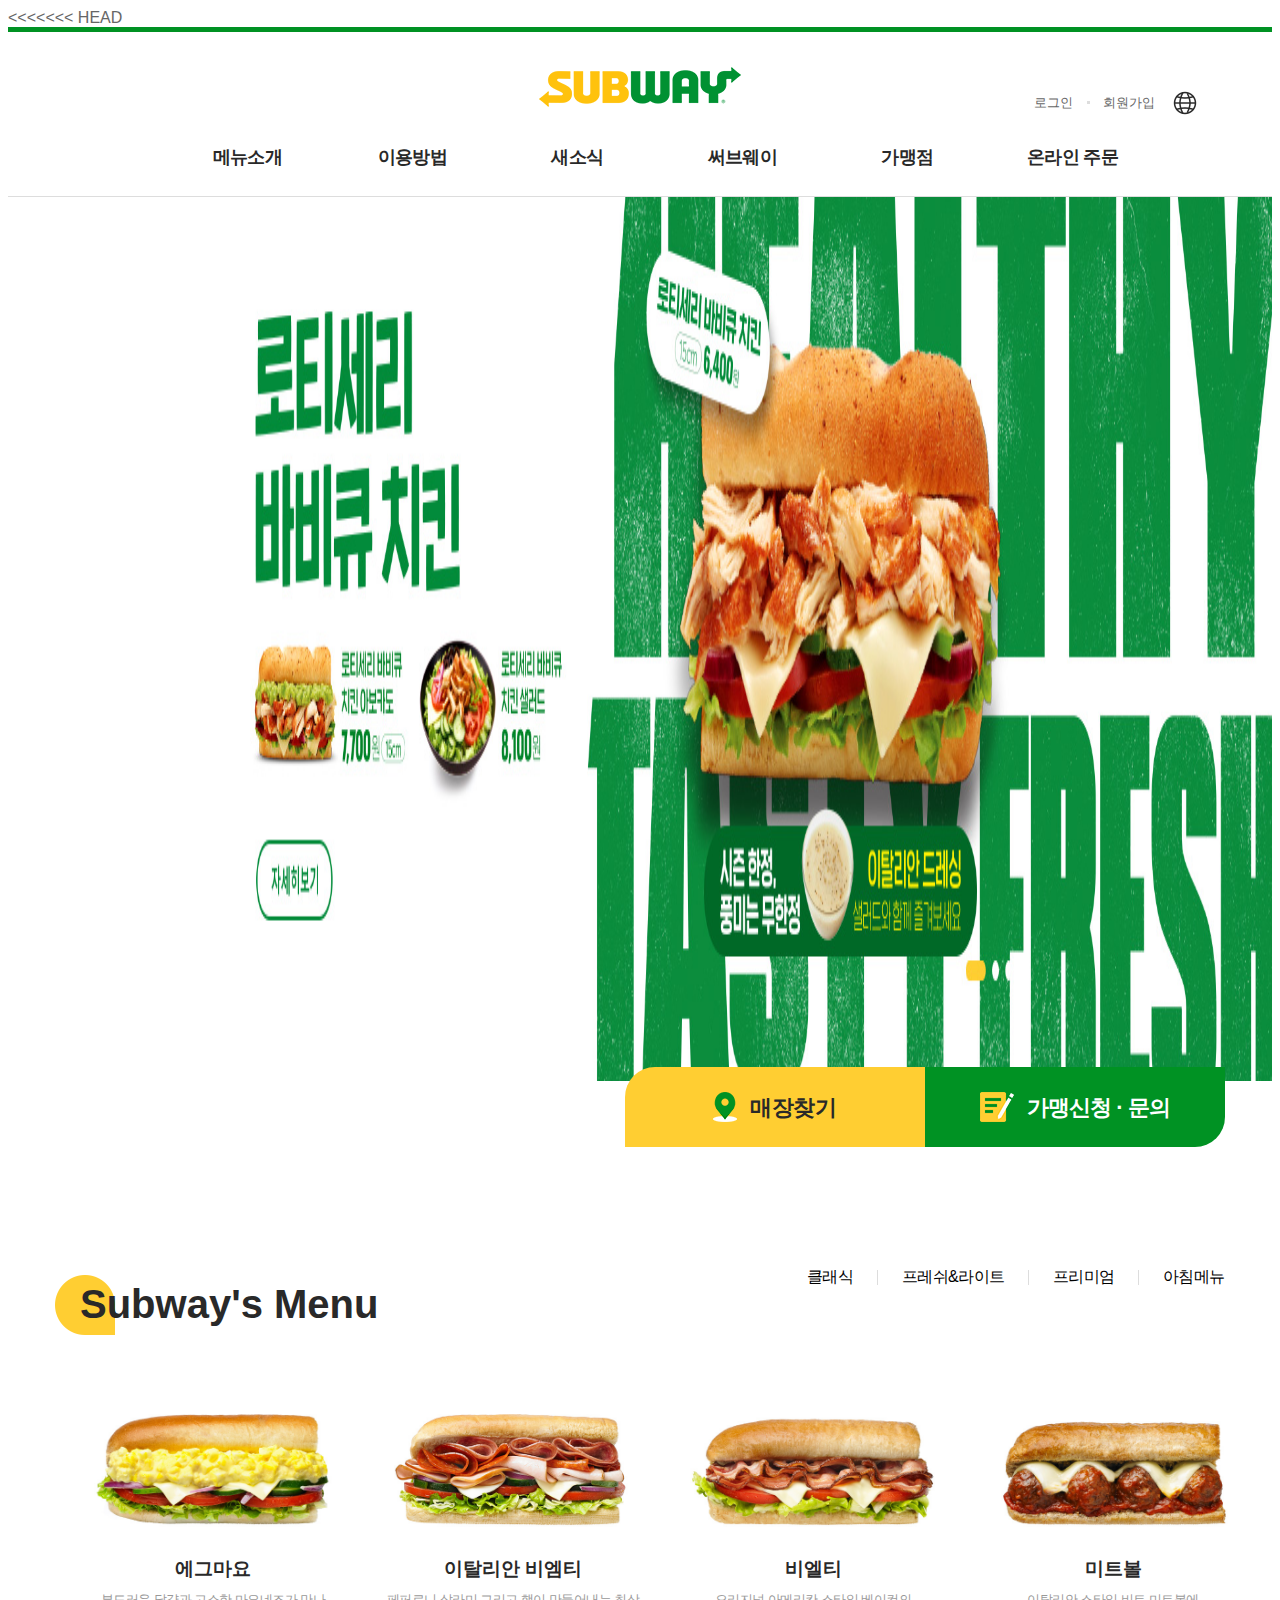
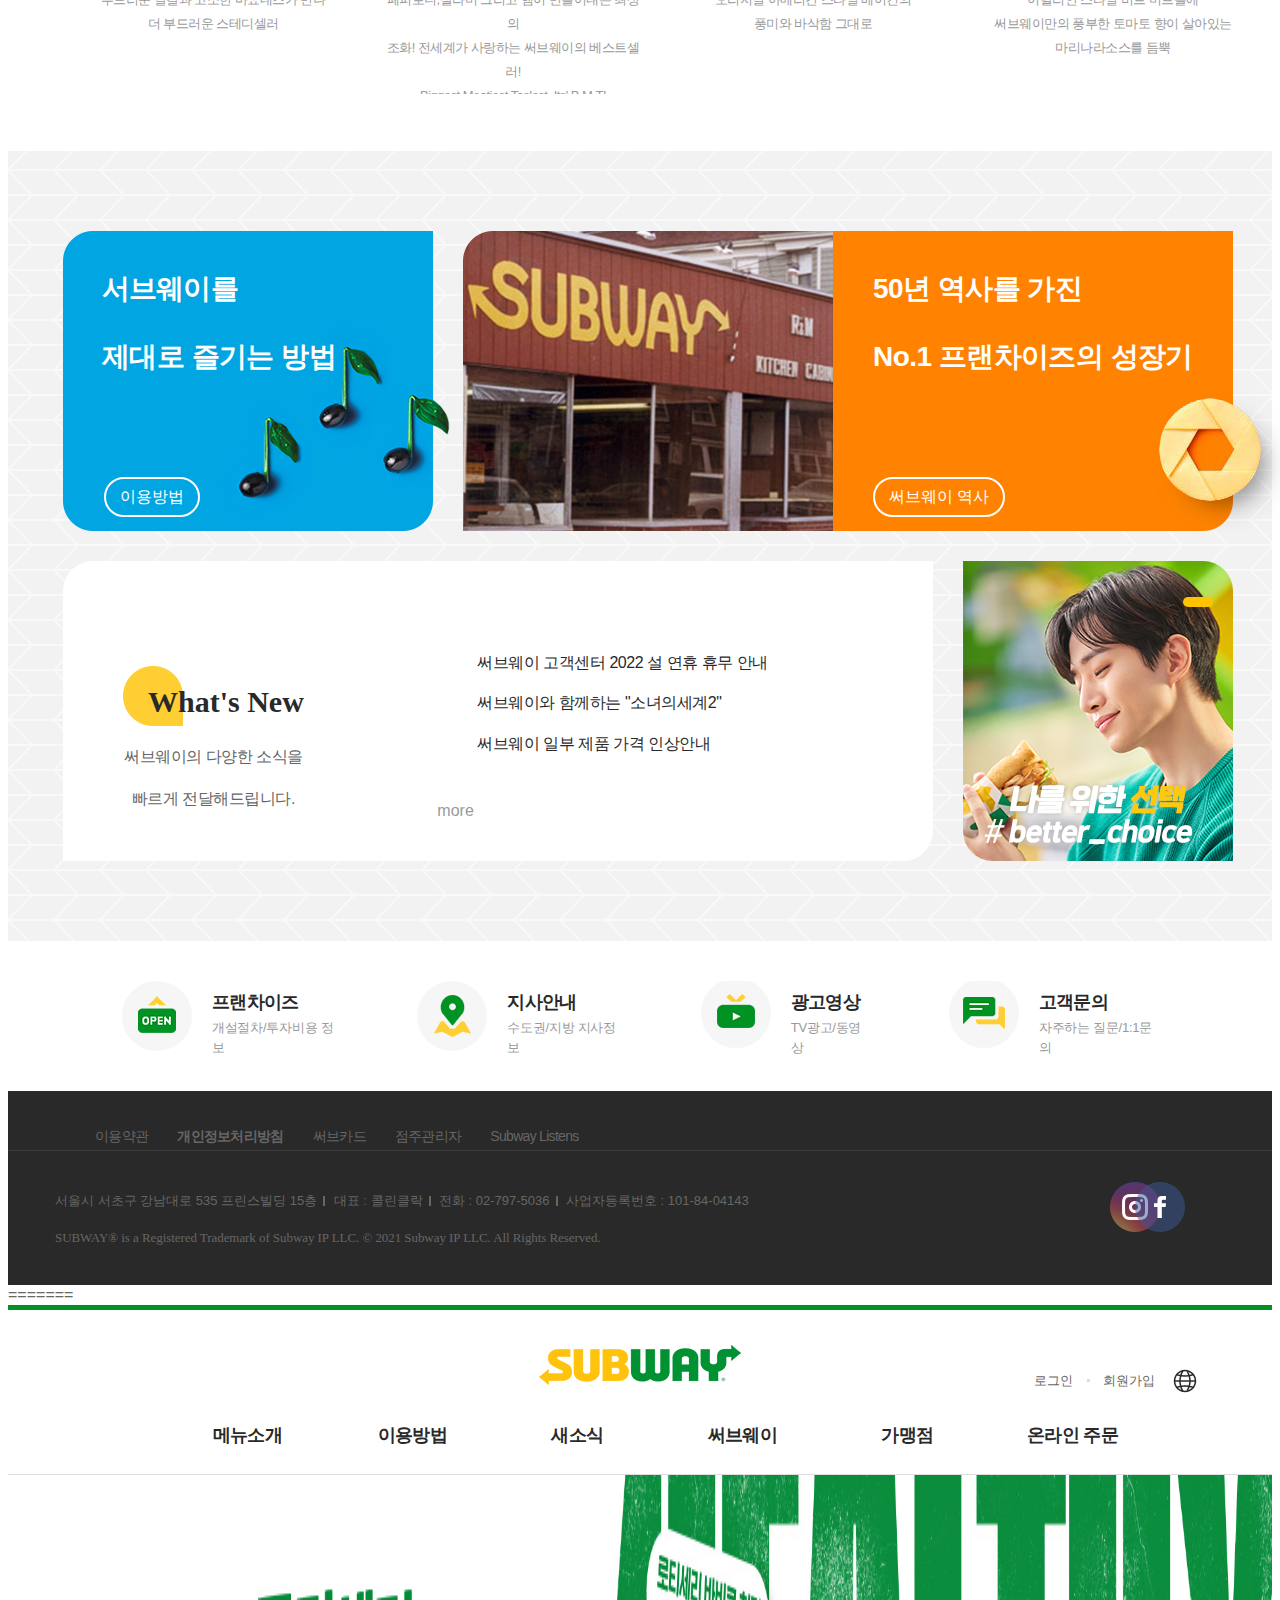
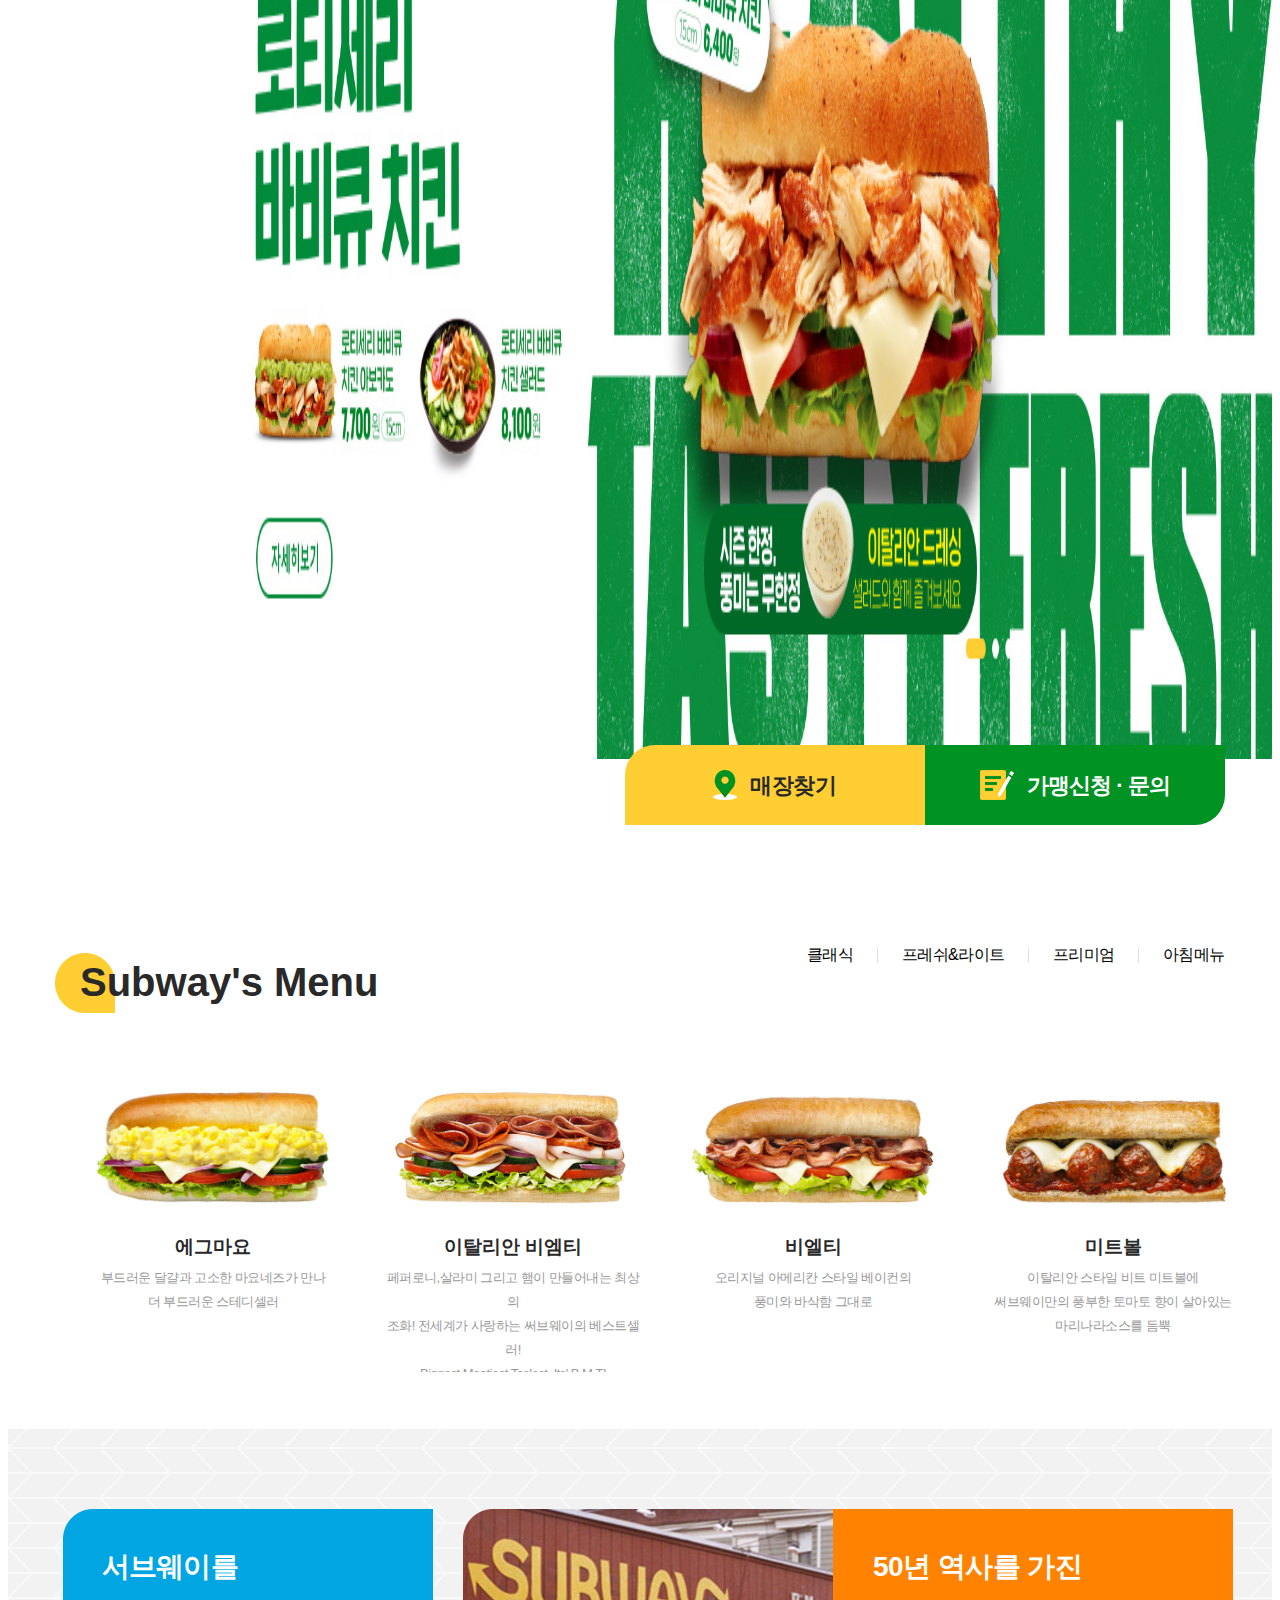
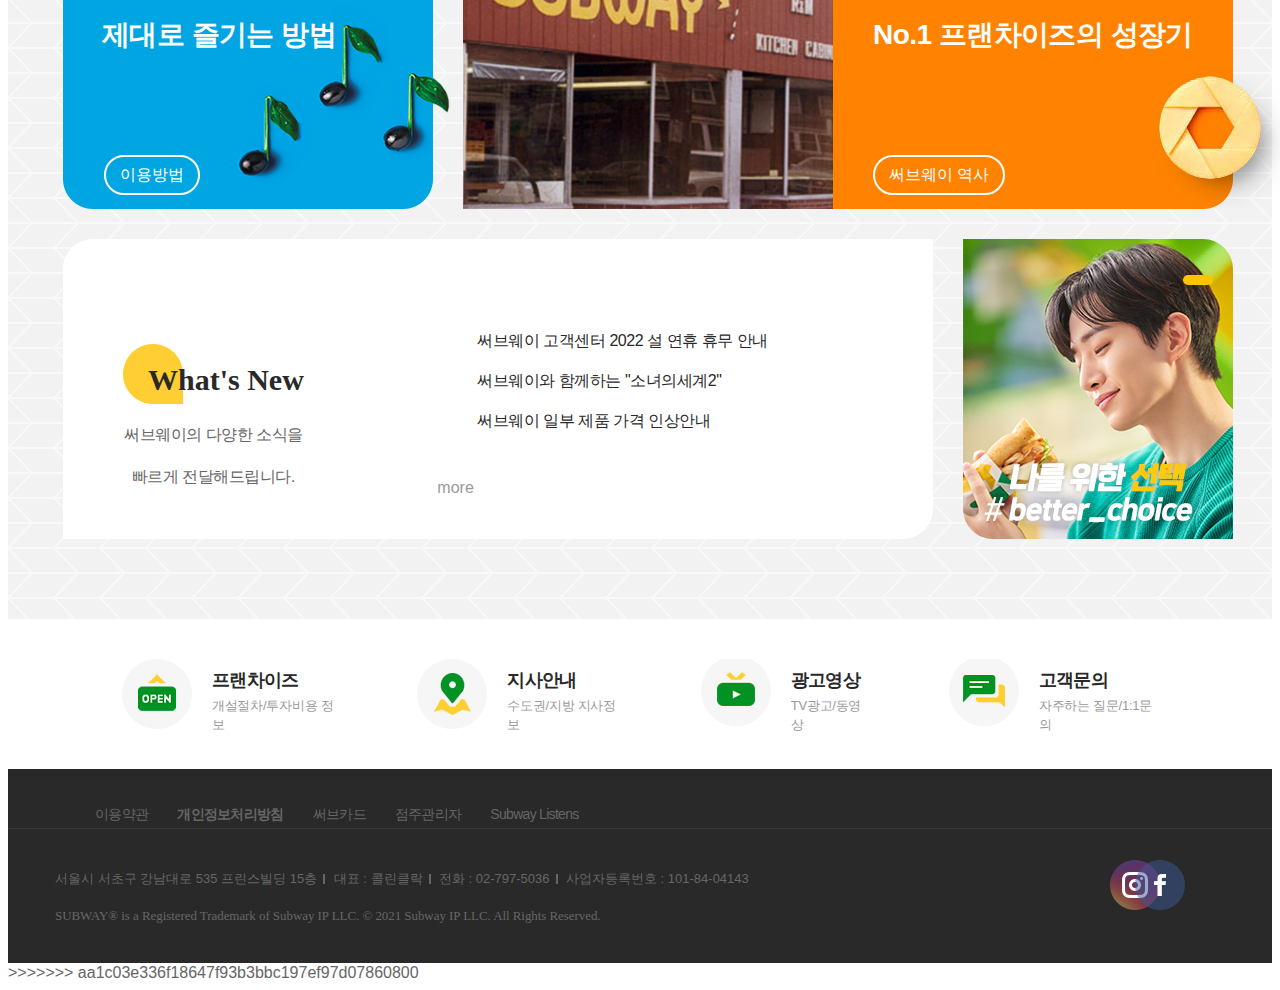
==== commit 9cc929aa: "병합" ====
--- a/20220419-subway.html
+++ b/20220419-subway.html
@@ -1,3 +1,4 @@
+<<<<<<< HEAD
 <!DOCTYPE html>
 <html lang="en">
 <head>
@@ -413,4 +414,421 @@
 
 
 
+=======
+<!DOCTYPE html>
+<html lang="en">
+<head>
+    <meta charset="UTF-8">
+    <meta http-equiv="X-UA-Compatible" content="IE=edge">
+    <meta name="viewport" content="width=device-width, initial-scale=1.0">
+    <title>SUBWAYS 써브웨이</title>
+    <link rel="shortcut icon" href="images/subway/subway_favicon.ico" type="image/x-icon">
+    <link rel="stylesheet" href="css/subway_font.css">
+    <link rel="stylesheet" href="css/20220419-subways.css">
+    <link rel="stylesheet" href="css/swiper-bundle.min.css">
+    <link rel="stylesheet" href="css/aos.css">
+    <script src="js/jquery-3.6.0.min.js"></script>
+    <script src="https://greenart-web.com/js/subway.js"></script>
+    <script src="js/20220419-subway.js"> </script>
+    <script src="js/aos.js"></script>
+    <script src="js/swiper-bundle.min.js"></script>
+
+    <script>
+        $("document").ready(function(){
+            AOS.init();
+        })
+        // 원래 js파일 안에 있어야함 
+    </script>
+</head>
+
+<body> 
+    <div class="header">
+        <div class="header-wrap">
+            <div class="logo">
+                <a href="20220419-subway.html">
+                    <img src="images/subway/logo_w.png" alt="로고">
+                </a>
+            </div>
+            <div class="etc-menu">
+                <ul>
+                    <li><a href="#">로그인</a></li>
+                    <li><a href="#">회원가입</a></li>
+                    <li><a href="#" title="Global Subways">언어</a></li>
+                </ul>
+            </div>
+            <div class="nav">
+                <ul>
+                    <li><a href="#">메뉴소개</a></li>
+                    <li><a href="#">이용방법</a></li>
+                    <li><a href="#">새소식</a></li>
+                    <li><a href="#">써브웨이</a></li>
+                    <li><a href="#">가맹점</a></li>
+                    <li><a href="#">온라인 주문</a></li>
+                </ul>
+            </div>
+        </div>
+        <div class="submenu">
+            <div class="submenu-wrap">
+                <div class="sub-wrap">
+                    <ul>
+                        <li><a href="#">샌드위치</a></li>
+                        <li><a href="#">랩 · 기타</a></li>
+                        <li><a href="#">샐러드</a></li>
+                        <li><a href="#">아침메뉴</a></li>
+                        <li><a href="#">스마일 썹</a></li>
+                        <li><a href="#">단체메뉴</a></li>
+                    </ul>
+                    <ul>
+                        <li><a href="#">서브웨이 이용방법</a></li>
+                        <li><a href="#">단체메뉴 이용방법</a></li>
+                        <li><a href="#">신선한 재료 소개</a></li>
+                        <li><a href="#">app 이용방법</a></li>
+                    </ul>
+                    <ul>
+                        <li><a href="#">이벤트 · 프로모션</a></li>
+                        <li><a href="#">뉴스 · 공지사항 </a></li>
+                        <li><a href="#">광고영상</a></li>
+                    </ul>
+                    <ul>
+                        <li><a href="#">써브웨이 역사</a></li>
+                        <li><a href="#">써브웨이 약속</a></li>
+                        <li><a href="#">써브웨이 아티스트 지원</a></li>
+                        <li><a href="#">매장찾기</a></li>
+                    </ul>
+                    <ul>
+                        <li><a href="#">써브웨이 프랜차이즈</a></li>
+                        <li><a href="#">가맹관련 fAQ</a></li>
+                        <li><a href="#">가맹신청 · 문의</a></li>
+                        <li><a href="#">지사안내</a></li>
+                        <li><a href="#">사업설명회</a></li>
+                    </ul>
+                    <ul>
+                        <li><a href="#">FAST-SUB</a></li>
+                        <li><a href="#">HOME-SUB</a></li>
+                        <li><a href="#">단체주문</a></li>
+                    </ul>
+                </div>
+            </div>
+        </div>
+    </div>
+
+
+
+
+
+
+    
+    <div class="swiper slide-section">
+        <div class="swiper-wrapper">
+            <div class="swiper-slide">
+                <img src="images/subway/main_PC_1920x440_20220302022750919.jpg" alt="로티세리 바비큐 치킨">
+            </div>
+            <div class="swiper-slide">
+                <img src="images/subway/main_PC_1920x440_20220228052823087.jpg" alt="이달의 썹!프라이즈">
+            </div>
+            <div class="swiper-slide">
+                <img src="images/subway/main_PC_1920x440_20220413122821692.jpg" alt="레고랜드가고 싶어? 로티세리를 먹어봐!">
+            </div>
+            <div class="swiper-slide">
+                <img src="images/subway/main_PC_1920x440_20201006040046969.jpg" alt="02.내손안의 작은 써브웨이">
+            </div>
+            <div class="swiper-slide">
+                <img src="images/subway/main_PC_1920x440_20220103092455892.jpg" alt="고객 경험 설문조사 프로그램 안내">
+            </div>
+        </div>
+    </div>
+    <div class="quick-menu">
+        <ul>
+            <li><a href="#">매장찾기</a></li>
+            <li><a href="#">가맹신청 · 문의</a></li>
+        </ul>
+    </div>
+
+
+    <div class="subway-menu">
+        <div class="menu-list">
+            <h3>Subway's Menu</h3>
+            <ul>
+                <li><a href="#">클래식</a></li>
+                <li><a href="#">프레쉬&amp;라이트</a></li>
+                <!-- & 어떻게 쓰는지 보기  -->
+                <li><a href="#">프리미엄</a></li>
+                <li><a href="#">아침메뉴</a></li>
+            </ul>
+        </div>
+        <div class="menu-content">
+            <div class="menu-content-wrap">
+                <div class="menu-wrap">
+                    <div class="menu-area">
+                        <div class="menu-box">
+                            <img src="images/subway/sandwich_cl06.jpg" alt="에그마요">
+                            <h3>에그마요</h3>
+                            <p>부드러운 달걀과 고소한 마요네즈가 만나</p>
+                            <p>더 부드러운 스테디셀러</p>
+                        </div>
+                        <div class="menu-box">
+                            <img src="images/subway/sandwich_cl01.jpg" alt="이탈리안 비엠티">
+                            <h3>이탈리안 비엠티</h3>
+                            <p>페퍼로니,살라미 그리고 햄이 만들어내는 최상의</p>
+                            <p>조화! 전세계가 사랑하는 써브웨이의 베스트셀러!</p>
+                            <p>Biggest Meatiest Taslest, Its' B.M.T!</p>
+                        </div>
+                        <div class="menu-box">
+                        <img src="images/subway/sandwich_cl02.jpg" alt="비엘티">
+                        <h3>비엘티</h3>
+                        <p>오리지널 아메리칸 스타일 베이컨의</p>
+                        <p>풍미와 바삭함 그대로 </p>
+                        </div>
+                        <div class="menu-box">
+                            <img src="images/subway/sandwich_cl03.jpg" alt="미트볼">
+                            <h3>미트볼</h3>
+                            <p>이탈리안 스타일 비트 미트볼에</p>
+                            <p>써브웨이만의 풍부한 토마토 향이 살아있는</p>
+                            <p>마리나라소스를 듬뿍</p>
+                        </div>
+                        <div class="menu-box">
+                            <img src="images/subway/sandwich_cl04.jpg" alt="햄">
+                            <h3>햄</h3>
+                            <p>기본 중에 기본!</p>
+                            <p>풍부한 햄이 만들어내는</p>
+                            <p>입 안 가득 넘치는 맛의 향연</p>
+                        </div>
+                        <div class="menu-box">
+                            <img src="images/subway/sandwich_cl05.jpg" alt="참치">
+                            <h3>참치</h3>
+                            <p>남녀노소 누구나 좋아하는</p>
+                            <p>담백한 참치와 고소한 마요네즈의</p>
+                            <p>완벽한 조화</p>
+                        </div>
+                    </div>
+                </div>
+                <div class="arrow">
+                    <a href="#">왼쪽</a>
+                    <a href="#">오른쪽</a>
+                </div>
+            </div>
+            <div class="menu-content-wrap">
+                <div class="menu-wrap">
+                    <div class="menu-area">
+                        <div class="menu-box">
+                            <img src="images/subway/sandwich_fl01.jpg" alt="로티세리 바비큐 치킨">
+                            <h3>로티세리 바비큐 치킨</h3>
+                            <p>촉촉한 바비큐 치킨의 풍미가득.</p>
+                            <p>손으로 찢어 더욱 부드러운 치킨의 혁명</p>
+                        </div>
+                        <div class="menu-box">
+                            <img src="images/subway/sandwich_fl02.jpg" alt="로스트치킨">
+                            <h3>로스트 치킨</h3>
+                            <p>오븐에 구워 담백한 저칼로리</p>
+                            <p>닭가슴살의 건강한 풍미</p>
+                        </div>
+                        <div class="menu-box">
+                            <img src="images/subway/sandwich_fl04.jpg" alt="써브웨이 클럽">
+                            <h3>써브웨이 클럽</h3>
+                            <p>명실공히 시그니처 써브!</p>
+                            <p>터키, 햄, 베이컨의 완벽한 앙상블</p>
+                        </div>
+                        <div class="menu-box">
+                            <img src="images/subway/sandwich_fl05.jpg" alt="터키">
+                            <h3>터키</h3>
+                            <p>280kal로 슬림하게 즐기는</p>
+                            <p>오리지날 터키 샌드위치</p>
+                            
+                        </div>
+                        <div class="menu-box">
+                            <img src="images/subway/sandwich_fl06.jpg" alt="베지">
+                            <h3>베지</h3>
+                            <p>갓 구운 빵과 신선한 7가지 야채로</p>
+                            <p>즐기는 깔끔한 한끼</p>
+                        </div>
+                    </div>
+                </div>
+                <div class="arrow">
+                    <a href="#">왼쪽</a>
+                    <a href="#">오른쪽</a>
+                </div>
+            </div>
+            <div class="menu-content-wrap">
+                <div class="menu-wrap">
+                    <div class="menu-area">
+                        <div class="menu-box">
+                            <img src="images/subway/sandwich_pm10.jpg" alt="쉬림프">
+                            <h3>쉬림프</h3>
+                            <p>탱글한 식감이 그대로 살아있는 통새우가</p>
+                            <p>5마리 들어가 한 입 베어 먹을 때 마다</p>
+                            <p>진짜 새우의 풍미가 가득</p>
+                        </div>
+                        <div class="menu-box">
+                            <img src="images/subway/sandwich_pm08.jpg" alt=폴드 포크 바비큐">
+                            <h3>폴드 포크 바비큐</h3>
+                            <p>훈연한 미국 정통 스타일의 리얼 바비큐 폴드포크가</p>
+                            <p>들어간 샌드위치</p>
+                        </div>
+                        <div class="menu-box">
+                            <img src="images/subway/sandwich_pm01_01.jpg" alt="스테이크&amp;치즈">
+                            <h3>스테이크 &amp; 치즈</h3>
+                            <p>육즙이 쫙~</p>
+                            <p>풍부한 비프 스테이크의 풍미가 입안 한가득</p>
+                        </div>
+                        <div class="menu-box">
+                            <img src="images/subway/sandwich_pm02_01.jpg" alt="터키 베이컨 아보카도">
+                            <h3>터키 베이컨 아보카도</h3>
+                            <p>담백한 터키와 바삭한 베이컨 환상조합에</p>
+                            <p>부드러운 아보카도는 신의 한수</p>
+                        </div>
+                        <div class="menu-box">
+                            <img src="images/subway/sandwich_pm06_01.jpg" alt="스파이시 이탈리안">
+                            <h3>스파이시 이탈리안</h3>
+                            <p>살라미, 페퍼로니가 입안 한가득!</p>
+                            <p>쏘 핫한 이탈리아의 맛</p>
+                        </div>
+                        <div class="menu-box">
+                            <img src="images/subway/sandwich_pm07_01.jpg" alt="치킨데리야끼">
+                            <h3>치킨 데리야끼</h3>
+                            <p>담백한 치키니 스트립에 달콤짭조름한 써브웨이</p>
+                            <p>특제 데리야끼 소스와의 환상적인 만남</p>
+                        </div>
+                    </div>
+                </div>
+                <div class="arrow">
+                    <a href="#">왼쪽</a>
+                    <a href="#">오른쪽</a>
+                </div>
+            </div>
+            <div class="menu-content-wrap">
+                <div class="menu-wrap">
+                    <div class="menu-area">
+                        <div class="menu-box">
+                            <img src="images/subway/sandwich_bf01.jpg" alt="햄, 에그&amp;치즈">
+                            <h3>햄, 에그&amp;치즈</h3>
+                            <p>푹신한 오믈렛과 햄의 가장 클래식한 조화</p>
+                        </div>
+                        <div class="menu-box">
+                            <img src="images/subway/sandwich_bf02.jpg" alt="웨스턴, 에그 &amp; 치즈">
+                            <h3>웨스턴, 에그&amp;치즈</h3>
+                            <p>토마토, 피망, 양파 세가지 야채가 더해져 더욱 신선한 하루 시작</p>
+                            
+                        </div>
+                        <div class="menu-box">
+                            <img src="images/subway/sandwich_bf03.jpg" alt="베이컨, 에그&amp;치즈">
+                            <h3>베이컨, 에그&amp;치즈</h3>
+                            <p>오리지널 아메리칸 스타일 베이컨으로</p>
+                            <p>더욱 풍성한 아침 식사</p>
+                        </div>
+                        <div class="menu-box">
+                            <img src="images/subway/sandwich_bf014jpg" alt="스테이크, 에그&amp;치즈">
+                            <h3>스테이크, 에그&amp;치즈</h3>
+                            <p>육즙가득 비프 스테이크로</p>
+                            <p>든든한 아침 식사</p>
+                        </div>
+                    </div>
+                </div>
+                <div class="arrow">
+                    <a href="#">왼쪽</a>
+                    <a href="#">오른쪽</a>
+                </div>
+            </div>
+        </div>
+    </div>
+
+
+    <div class="content">
+        <div class="content-wrap">
+            <div class="content-top">
+                <div class="content-amused ">
+                    <h3>서브웨이를</h3>
+                    <h3>제대로 즐기는 방법</h3>
+                    <a href="#">이용방법</a>
+                </div>
+                <div class="content-history">
+                    <h3>50년 역사를 가진</h3>
+                    <h3>No.1 프랜차이즈의 성장기</h3>
+                    <a href="#">써브웨이 역사</a>
+                </div>
+            </div>
+            <div class="content-bottom">
+                <div class="content-new">
+                    <div class="title">
+                        <h3>What's New</h3>
+                        <p>써브웨이의 다양한 소식을</p>
+                        <p>빠르게 전달해드립니다.</p>
+                    </div>
+                    <div class="text">
+                        <ul>
+                            <li><a href="#">써브웨이 고객센터 2022 설 연휴 휴무 안내</a></li>
+                            <li><a href="#">써브웨이와 함께하는 "소녀의세계2"</a></li>
+                            <li><a href="#">써브웨이 일부 제품 가격 인상안내</a></li>
+                        </ul>
+                        <a href="#">more</a>
+                    </div>
+                </div>
+                <div class="content-slide">
+                    <div class="cindicator">
+                        <ul>
+                            <li>
+                                <a href="#">1</a>
+                            </li>
+                        </ul>
+                    </div>
+                </div>
+            </div>
+        </div>
+    </div>
+
+    <div class="footer-menu">
+        <div class="menu-wrap">
+            <div class="menu-item">
+                <div class="icon"></div>
+                <p>프랜차이즈</p>
+                <span>개설절차/투자비용 정보</span>
+            </div>
+            <div class="menu-item">
+                <div class="icon"></div>
+                <p>지사안내</p>
+                <span>수도권/지방 지사정보</span>
+            </div>
+            <div class="menu-item">
+                <div class="icon"></div>
+                <p>광고영상</p>
+                <span>TV광고/동영상</span>
+            </div>
+            <div class="menu-item">
+                <div class="icon"></div>
+                <p>고객문의</p>
+                <span>자주하는 질문/1:1문의</span>
+            </div>
+        </div>
+    </div>
+
+    <div class="footer">
+        <div class="footer-wrap">
+            <div class="footer-top">
+                <ul>
+                    <li><a href="#">이용약관</a></li>
+                    <li><a href="#">개인정보처리방침</a></li>
+                    <li><a href="#">써브카드</a></li>
+                    <li><a href="#">점주관리자</a></li>
+                    <li><a href="#">Subway Listens</a></li>
+                </ul>
+            </div>
+            <div class="footer-bottom">
+                <span>서울시 서초구 강남대로 535 프린스빌딩 15층</span>
+                <span>대표 : 콜린클락</span>
+                <span>전화 : 02-797-5036</span>
+                <span>사업자등록번호 : 101-84-04143</span>
+                <p>SUBWAY® is a Registered Trademark of Subway IP LLC. © 2021 Subway IP LLC. All Rights Reserved.</p>
+            </div>
+            <div class="sns-link">
+                <ul>
+                    <li><a href="#">인스타그램</a></li>
+                    <li><a href="#">페이스북</a></li>
+                </ul>
+            </div>
+        </div> 
+    </div>
+</body>
+
+
+
+>>>>>>> aa1c03e336f18647f93b3bbc197ef97d07860800
 </html>--- a/css/20220419-subways.css
+++ b/css/20220419-subways.css
@@ -1,3 +1,4 @@
+<<<<<<< HEAD
 @charset "utf-8" ;
 *{margin: 0; padding: 0;}
 ul{list-style: none;}
@@ -841,3 +842,848 @@
     opacity: 1;
 }
 
+=======
+@charset "utf-8" ;
+*{margin: 0; padding: 0;}
+ul{list-style: none;}
+a{text-decoration: none; color: black;}
+
+body{font-size: 16px; color: #666; line-height: 120%; font-family: "font_ns", sans-serif;}
+
+.header{
+    width: 100%; height: 164px;
+     border-top: 5px solid #009223; border-bottom: 1px solid #ddd;
+
+}
+
+.header .header-wrap{
+    width: 1170px; height: 100%;
+    margin: 0 auto;
+    position: relative;
+    /* 앱솔 써야해서 필요
+    11170을 기준으로 잡아야해서 
+    기준잘 확인하기 */
+}
+
+.header .logo {
+    text-align: center;
+    margin-top: 35px;
+}
+.header .etc-menu {
+    position: absolute;
+    right: 25px;
+    top: 5px;}
+    
+.header .etc-menu ul {overflow: hidden;}
+.header .etc-menu ul li{
+    float: left;
+    position: relative;
+    }
+
+.header .etc-menu ul li a{
+    display: inline-block; 
+    height: 30px; line-height: 30px;
+    font-size: 13px;
+    color: #666;
+    font-weight: normal;
+}
+
+.header .etc-menu ul li:nth-child(2){margin-left: 30px;}
+.header .etc-menu ul li:nth-child(2)::after{
+    content: "";
+    position: absolute;
+    width: 3px;
+    height: 3px;
+    background-color: #ddd;
+    top: 50%;
+    left: -16px;
+    margin-top: -2px;
+}
+
+
+.header .etc-menu ul li:nth-child(3) a{
+    font-size: 0;
+    width: 30px;
+    height: 30px;
+    margin-left: 15px;
+    background: url("../images/subway/icon_utill_global.png");
+    vertical-align: middle;
+}
+
+
+
+
+.header .nav{
+    width: 100%;margin-top: 12px;
+}
+.header .nav ul{
+    width: 990px;
+    margin: 0 auto;
+    transition: 0.2s;
+    overflow: hidden;
+
+}
+
+.header .nav ul li{
+    float: left;
+    height: 77px;
+    line-height: 77px;
+    width: 165px;
+    text-align: center;
+
+}
+
+.header .nav ul li a{
+    font-size: 18px;
+    font-weight: bold;
+    letter-spacing: -0.03em;
+    color: #292929;
+    display: inline-block;
+    width: 100%;
+}
+
+.header .nav ul li.on a{
+    color: #009223;
+}
+
+.header .submenu{
+    width: 100%;
+    position: relative;
+    top: -34px;
+    background-color: #fff;
+    transition: 0.2s;
+    height: 0;
+    z-index: 3;
+    overflow: hidden;
+
+}
+.header .submenu .submenu-wrap{
+    width: 1170px;
+    margin: 0 auto;
+}
+
+.header .submenu .submenu-wrap .sub-wrap{
+    width: 990px;
+    margin: 0 auto;
+    overflow: hidden;
+}
+
+.header .submenu ul{
+    float: left;
+    width: 165px;
+    text-align: center;
+    padding-top: 20px;
+}
+.header .submenu ul li{
+    width: 100%;
+    height: 35px;
+    line-height: 120%;
+    transition: 0.2s;
+    /* opacity: 0; */
+}
+
+.header .submenu ul li a{
+    padding: 8px 0 9px;
+    display: inline-block;
+    width: 100%;
+    color: #666;
+    letter-spacing: -0.05em;
+    font-size: 15px;
+}
+
+.header .submenu ul li:hover a{
+    color: #009223;
+    text-decoration: underline ;
+}
+
+.header .submenu ul li.on{
+    opacity: 1;
+}
+
+.header .submenu.on{
+    height: 260px;
+}
+
+.slide-section{
+    width: 100%;
+    overflow: hidden; 
+}
+
+.slide-section img{
+    width: 100%;
+    height: 100%;
+}
+
+
+
+ .indicator{
+    width: 1200px;
+    margin: 0 auto;
+    position: relative;
+    /* background-color: #bbb; */
+}
+
+
+.quick-menu{
+    width: 1170px;
+    margin: 0 auto;
+    z-index: 5;
+    position: relative;
+    /* 제트인덱스 쓰려면 필요함 */
+    margin-top: -30px;
+
+}
+
+.quick-menu ul{
+    float: right;
+    font-family: "font_ns", sans-serif;
+}
+.quick-menu ul li{
+    float: left;
+    width: 300px; height: 80px; text-align: center;
+
+}
+.quick-menu ul li a{
+    font-size: 22px;
+     font-weight: bold;
+    display: inline-block;
+    width: 100%;
+    padding-top: 27px;}
+
+
+    .quick-menu ul li:nth-child(1){
+        background-color: #ffce32;
+        border-radius: 30px 0 0 0 ;
+        letter-spacing: -0.02em;
+    }
+
+    .quick-menu ul li:nth-child(1) a{
+        color: #292929;
+    }
+    
+
+    .quick-menu ul li:nth-child(1) a::before{
+        content: "";
+        width: 24px; height: 30px;
+        display: inline-block;
+        vertical-align: middle;
+        background: url("../images/subway/icon_map.png") 0 0 no-repeat;
+        padding-right: 13px;
+        position: relative;
+        top: -2;
+    }
+
+    .quick-menu ul li:nth-child(2){
+        background-color: #009223;
+        letter-spacing: -0.06em;
+        border-radius: 0 0 30px 0;
+    }
+
+    .quick-menu ul li:nth-child(2) a{
+        color: #fff;
+    }
+
+    .quick-menu ul li:nth-child(2) a::before{
+        content: "";
+        width: 34px; height: 30px;
+        display: inline-block;
+        vertical-align: middle;
+        background: url("../images/subway/icon_franchise.png") 0 0 no-repeat;
+        padding-right: 13px;
+        position: relative;
+        top: -2;
+    }
+
+.subway-menu{
+    background-color: #fff;
+    width: 100%;margin-top: 80px;
+    padding-bottom: 60px;
+    height: 560px;
+}
+
+
+.subway-menu .menu-list{
+    width: 1170px;
+    margin: 0 auto;
+    padding-top: 60px;
+    padding-bottom: 33px;
+    overflow: hidden;
+    /* 플롯 해제하기 위함 */
+}
+
+.subway-menu .menu-list h3{
+    float: left;
+    color: #292929;
+    font-size: 40px;
+    font-family: "font_ns", sans-serif;
+    font-weight: bold;
+    height: 60px;
+    padding: 32px 0 0 25px;
+    margin-bottom: 1px;
+    background: url("../images/subway/bul_tit.png") 0 12px no-repeat;
+}
+
+
+.subway-menu .menu-list ul{
+    float: right;
+    margin-top: 44px;
+}
+
+.subway-menu .menu-list ul li{
+    float: left;
+    padding-left: 25px;
+    margin-left: 23px;
+    font-weight: 300;
+    position: relative;
+    /* 애프터 적용을 위하여 - 선을 위해서 필요함*/
+}
+
+.subway-menu .menu-list ul li:not(:nth-child(1))::after{
+    content: "";
+    position: absolute;
+    width: 1px;
+    height: 15px;
+    background-color: #ddd;
+    left: 0;
+    top: 3px;
+}
+
+.subway-menu .menu-list ul li a{
+    display: inline-block;
+    width: 100%;
+    font-size: 16px;
+    letter-spacing: -0.03em;
+ 
+}
+
+.subway-menu .menu-list ul li.on a{
+    color: #009223;
+    font-weight: bold;
+
+}
+
+.subway-menu .menu-content{
+    position: absolute;
+    width: 100%;
+    height: 320px;
+    overflow: hidden;
+}
+.subway-menu .menu-content .menu-content-wrap{
+    position: absolute;width: 1200px;height: 100%;
+    left: 50%;
+    transform: translateX(-50%);
+    display: none;
+}
+
+.subway-menu .menu-content .menu-content-wrap:nth-child(1){
+    display: block;
+}
+
+.subway-menu .menu-content .menu-content-wrap .menu-wrap{
+    width: 100%;
+    height: 100%;
+    margin-top: -15px;
+    overflow: hidden;
+}
+
+.subway-menu .menu-content .menu-content-wrap .menu-wrap .menu-area{
+    width: 200%;
+    position: relative;
+    /* 아이템이 이동하도록 하기에 */
+}
+
+.subway-menu .menu-content .menu-content-wrap .menu-wrap .menu-area .menu-box{
+    float: left;
+    width: 260px;
+    height: 320px;
+    margin-left: 30px;
+    padding: 0 5px;
+    position: relative;
+    cursor: pointer;
+    text-align: center;
+}
+
+.subway-menu .menu-content .menu-content-wrap .menu-wrap .menu-area .menu-box img{
+    width: 100%; height: 182px;
+}
+
+.subway-menu .menu-content .menu-content-wrap .menu-wrap .menu-area .menu-box::after{
+    content: "";
+    width: 98px; height: 98px;
+    position: absolute;
+    background: url("../images/subway/btn_more.png") 0 0 no-repeat;
+
+    left: 50%;
+    top: 50%;
+    margin: -22px 0 0 -42px;
+    opacity: 0;
+}
+
+.subway-menu .menu-content .menu-content-wrap .menu-wrap .menu-area .menu-box:hover::after{
+    opacity: 1;
+}
+
+.subway-menu .menu-content .menu-content-wrap .menu-wrap .menu-area .menu-box:hover img{
+    width: 340px;
+    height: 238px;
+}
+
+.subway-menu .menu-content .menu-content-wrap .menu-wrap .menu-area .menu-box:hover p{
+    display: none;
+}
+/*  오퍼시티랑 디스플레이 논이랑 차이 비교 */
+
+.subway-menu .menu-content .menu-content-wrap .menu-wrap .menu-area .menu-box:hover h3{
+    font-size: 22px;
+    margin-top: 10px;
+}
+
+.subway-menu .menu-content .menu-content-wrap .menu-wrap .menu-area .menu-box h3{
+    color: #292929;
+    font-style: 18px;
+    margin-top: 3px;
+    margin-bottom: 10px;
+}
+
+.subway-menu .menu-content .menu-content-wrap .menu-wrap .menu-area .menu-box p{
+    color: #999;
+    font-size: 13px;
+    letter-spacing: -0.04em;
+    line-height: 24px;
+    width: 260px;
+    margin: 0 auto;
+}
+
+
+/* div 어디서 끝나는지 잘 보기 */
+.subway-menu .menu-content .arrow a{
+    font-size: 0;
+    position: absolute;
+    width: 50px;
+    height: 50px;
+    top: 113px;
+    overflow: hidden;
+    background: url("../images/subway/icon_event_slider_arr.png") 0 0 no-repeat;
+
+}
+.subway-menu .menu-content .arrow a:nth-child(1){left: -202px;}
+.subway-menu .menu-content .arrow a:nth-child(1):hover{background-position-y: 100%;}
+.subway-menu .menu-content .arrow a:nth-child(2){right: -201px; background-position: 100% 0;}
+.subway-menu .menu-content .arrow a:nth-child(2):hover{background-position-y: 100%;}
+
+
+
+.content{
+    width: 100%;
+    background: url("../images/subway/bg_content.gif") 0 -30px ;
+}
+
+.content .content-wrap{
+    width: 1280px;
+    margin: 0 auto;
+    padding: 80px 0;
+    overflow: hidden;
+}
+
+.content .content-top{
+    width: 100%;
+    height: 300px;
+}
+
+.content .content-top .content-amused{
+    width: 400px; height: 300px; float: left;
+    margin-left: 55px;
+    background-image: url(../images/subway/bg_utilization.png);
+}
+
+.content .content-top .content-amused h3{
+    color: #fff;
+    margin-left: 39px;
+    font-size: 28px;
+    line-height: 40px;
+    letter-spacing: -0.02em;
+
+}
+
+.content .content-top .content-amused h3:nth-child(1){
+    margin: 38px 0 0 39px;
+    letter-spacing: -0.03em;
+
+}
+
+.content .content-top .content-amused a{
+    display: block;
+    width: 92px;
+    height: 36px;
+    line-height: 36px;
+    border: 2px solid #fff;
+    font-weight: 300;
+    color: #fff;
+    text-align: center;
+    margin: 100px 0 0 41px;
+    border-radius: 20px;
+}
+
+
+.content .content-top .content-history{
+    float: left;
+    width: 825px;
+    height: 300px;
+    background-image: url("../images/subway/img_subway_history.png");
+}
+
+.content .content-top .content-history h3{
+    color: #fff;
+    margin-left: 410px;
+    font-size: 28px;
+    line-height: 40px;
+    letter-spacing: -0.02em;
+
+}
+.content .content-top .content-history h3:nth-child(1){
+    margin-top: 38px;
+
+}
+.content .content-top .content-history a{
+    display: block;
+    width: 128px;
+    height: 36px;
+    line-height: 36px;
+    border: 2px solid #fff;
+    font-weight: 300;
+    color: #fff;
+    margin: 100px 0 0 410px;
+    border-radius: 20px;
+    text-align: center;
+}
+
+
+.content .content-bottom{
+    width: 100%;
+    height: 300px;
+    margin: 30px 0 0 55px;
+}
+
+.content .content-bottom .content-new{
+    background-color: #fff;
+    width: 870px;
+    float: left;
+    height: 300px;
+    border-radius: 30px 0 30px 0;
+    
+}
+
+.content .content-bottom .content-new .title{
+    float: left;
+    margin: 75px 0 0 60px;
+
+}
+
+.content .content-bottom .content-new .title p{
+    margin-top: -9px;
+    text-align: center;
+    line-height: 26px;
+    letter-spacing: -0.03em;
+}
+
+.content .content-bottom .content-new .title p:nth-child(3)
+{
+    line-height: 44px;
+}
+
+
+.content .content-bottom .content-new .title h3{
+    color: #292929;
+    font-size: 30px;
+    padding: 26px 0 0 25px;
+    font-weight: bold;
+    font-family: "font_sw",serif;
+    height: 60px;
+    margin-bottom: 1px;
+    background-repeat: no-repeat;
+    background-image: url("../images/subway/bul_tit.png");
+}
+
+.content .content-bottom .content-new .text{
+    float: left;
+    width: 50%;
+    margin: 76px 0 0 133.5px;
+}
+
+.content .content-bottom .content-new .text ul li:not(:nth-child(1)){
+    margin-top: 21px;
+}
+
+
+.content .content-bottom .content-new .text ul li a{
+    display: inline-block;
+    font-size: 16px;
+    color: #292929;
+    position: relative;
+    letter-spacing: -0.03em;
+}
+
+.content .content-bottom .content-new .text ul li a::after{
+    content:"";
+    width: 0%;
+    height: 1px;
+    background-color: #009223;
+    position: relative;
+    left: 0;
+    bottom: 0;
+    transition: 0.2s;
+}
+
+.content .content-bottom .content-new .text ul li:hover a{
+    color: #009223;
+}
+
+.content .content-bottom .content-new .text ul li:hover a::after{
+    width: 100%;
+}
+
+
+.content .content-bottom .content-new .text > a{
+    display: inline-block;
+    color: #999;
+    font-style: 14px;
+    padding: 32px 0 7px;
+
+}
+
+.content .content-bottom .content-slide{
+    float: left;
+    width: 270px; height: 300px;
+
+    background-image: url(../images/subway/[AdQUA]\ 브랜드\ 필름\ 영상\ 이미지\ 배너_20220214110854344.jpg);
+    margin-left: 30px;
+    border-radius: 0 30px 0 30px;
+    position: relative;
+    float: left;
+}
+
+.content .content-bottom .content-slide .cindicator{
+    position: absolute;
+    right: 20px;
+    top: 20px;
+}
+ 
+.content .content-bottom .content-slide .cindicator ul li{
+    font-size: 0;
+    width: 30px;height: 10px;
+    border-radius: 30px;
+    background-color: #ffc300;
+}
+
+
+.footer-menu{
+    text-align: center;
+    width: 100%;
+    padding: 40px 0;
+}
+
+
+.footer-menu .menu-wrap{
+    width: 1035.97px;
+    margin: 0 auto;
+    height: 70px;
+}
+
+.footer-menu .menu-item{
+    float: left;
+    margin-left: 80px;
+    padding-left: 90px;
+    height: 100%;
+    position: relative;
+}
+.footer-menu .menu-item:nth-child(1){
+    margin-left: 0;
+    width: 125.23px;
+}
+.footer-menu .menu-item:nth-child(2){
+    width: 113.53px;
+}
+.footer-menu .menu-item:nth-child(3){
+    width: 78.09px;
+}
+.footer-menu .menu-item:nth-child(4){
+    width: 119.11px;
+}
+
+.footer-menu .menu-item .icon{
+    background: url("../images/subway/icon_quickmenu.png") 0 0 no-repeat;
+    width: 70px;
+    position: absolute;
+    left: 0;
+    top: 0;
+    height: 70px;
+}
+
+.footer-menu .menu-item:nth-child(2) .icon{
+    background-position-x: -70px;
+}
+
+.footer-menu .menu-item:nth-child(3) .icon{
+    background-position-x: -140px;
+}
+
+.footer-menu .menu-item:nth-child(4) .icon{
+    background-position-x: -210px;
+}
+
+.footer-menu .menu-item p{
+    font-weight: bold;
+    font-size: 18px;
+    color: #292929;
+    text-align: left;
+    letter-spacing: -0.72px;
+    margin-bottom: 6px;
+    margin-top: 12px;
+}
+
+.footer-menu .menu-item span{
+    color: #999;
+    font-size: 13px;
+    text-align: left;
+    display: block;
+    font-weight: normal;
+    letter-spacing: -0.26px;
+}
+
+.footer{
+    background-color: #292929;
+    color: #666;
+    padding: 22px 0;
+    position: relative;
+}
+
+.footer::after{
+    content: "";
+    width: 100%;
+    height: 1px;
+    background-color: #3b3b3b;
+    position: absolute;
+    top: 59px;
+}
+
+.footer .footer-wrap{
+    width: 1170px;
+    margin: 0 auto;
+    position: relative;
+}
+/* 앱솔루트 젤마지막  sns 때문에 들어감 */
+
+.footer .footer-top{
+    margin-bottom: 25px;
+}
+
+.footer .footer-top ul{ overflow: hidden;}
+.footer .footer-top ul li{
+    float: left;
+    margin-right: 29px;
+    height: 18px;
+    position: relative;
+    top: -2px;
+}
+
+.footer .footer-top ul li a{
+    color: #666;
+    display: block;
+    font-size: 14px;
+    letter-spacing: -0.05em;
+    height: 18px;
+}
+
+.footer .footer-top ul li:nth-child(2){
+    font-weight: bold;
+    color: #bbb;
+}
+
+.footer .footer-top ul li:last-child{letter-spacing: -0.055em;}
+
+
+
+.footer .footer-bottom span{
+    font-size: 13px;
+    display: inline-block;
+    margin-top: 19px;
+    margin-left: 3px;
+    padding-left: 9px;
+    letter-spacing: 0;
+    position: relative;
+    /* 사이에 선 넣기위해서 */
+}
+
+.footer .footer-bottom span:nth-child(1){margin: 0;padding: 0;}
+
+.footer .footer-bottom span:not(:nth-child(4))::after{
+    content: "";
+    position: absolute;
+    width: 2px;
+    height: 10px;
+    background-color: #666;
+    right: -8px;
+    top: 5px;
+}
+
+.footer .footer-bottom p{
+    font-size: 13px;
+    padding-top: 2px;
+    line-height: 25px;
+    letter-spacing: -0.005em;
+    font-family: "font_sw",serif;
+}
+
+.footer .footer-wrap .sns-link{
+    position: absolute;
+    right: -10px;
+    top: 53px;
+    height: 50px;
+    width: 165px;
+}
+
+.footer .footer-wrap .sns-link ul li{
+    position: absolute;
+    font-size: 0;
+    width: 50px;
+    height: 50px;
+    overflow: hidden;
+    line-height: 0;
+    bottom: 0;
+    cursor: pointer;
+}
+
+
+.footer .footer-wrap .sns-link ul li::after{
+    content: "";
+    width: 50px; height: 50px;
+    display: block;
+    transition: 0.3s;
+    opacity: 0;
+}
+
+.footer .footer-wrap .sns-link ul li:nth-child(1){
+    background: url("../images/subway/icon_sns_instar.png") 0 0 no-repeat;
+}
+.footer .footer-wrap .sns-link ul li:nth-child(1)::after{
+    background: url("../images/subway/icon_sns_instar.png") 100% 0 no-repeat;
+}
+.footer .footer-wrap .sns-link ul li:nth-child(1):hover::after{
+    opacity: 1;
+}
+
+
+
+.footer .footer-wrap .sns-link ul li:nth-child(2){
+    background: url("../images/subway/icon_sns_facebook.png") 0 0 no-repeat;
+    left: 65px;
+}
+.footer .footer-wrap .sns-link ul li:nth-child(2)::after{
+    background: url("../images/subway/icon_sns_facebook.png") 100% 0 no-repeat;
+
+}
+.footer .footer-wrap .sns-link ul li:nth-child(2):hover::after{
+    opacity: 1;
+}
+
+>>>>>>> aa1c03e336f18647f93b3bbc197ef97d07860800
--- a/css/20220419-subways.css
+++ b/css/20220419-subways.css
@@ -1,3 +1,4 @@
+<<<<<<< HEAD
 @charset "utf-8" ;
 *{margin: 0; padding: 0;}
 ul{list-style: none;}
@@ -841,3 +842,848 @@
     opacity: 1;
 }
 
+=======
+@charset "utf-8" ;
+*{margin: 0; padding: 0;}
+ul{list-style: none;}
+a{text-decoration: none; color: black;}
+
+body{font-size: 16px; color: #666; line-height: 120%; font-family: "font_ns", sans-serif;}
+
+.header{
+    width: 100%; height: 164px;
+     border-top: 5px solid #009223; border-bottom: 1px solid #ddd;
+
+}
+
+.header .header-wrap{
+    width: 1170px; height: 100%;
+    margin: 0 auto;
+    position: relative;
+    /* 앱솔 써야해서 필요
+    11170을 기준으로 잡아야해서 
+    기준잘 확인하기 */
+}
+
+.header .logo {
+    text-align: center;
+    margin-top: 35px;
+}
+.header .etc-menu {
+    position: absolute;
+    right: 25px;
+    top: 5px;}
+    
+.header .etc-menu ul {overflow: hidden;}
+.header .etc-menu ul li{
+    float: left;
+    position: relative;
+    }
+
+.header .etc-menu ul li a{
+    display: inline-block; 
+    height: 30px; line-height: 30px;
+    font-size: 13px;
+    color: #666;
+    font-weight: normal;
+}
+
+.header .etc-menu ul li:nth-child(2){margin-left: 30px;}
+.header .etc-menu ul li:nth-child(2)::after{
+    content: "";
+    position: absolute;
+    width: 3px;
+    height: 3px;
+    background-color: #ddd;
+    top: 50%;
+    left: -16px;
+    margin-top: -2px;
+}
+
+
+.header .etc-menu ul li:nth-child(3) a{
+    font-size: 0;
+    width: 30px;
+    height: 30px;
+    margin-left: 15px;
+    background: url("../images/subway/icon_utill_global.png");
+    vertical-align: middle;
+}
+
+
+
+
+.header .nav{
+    width: 100%;margin-top: 12px;
+}
+.header .nav ul{
+    width: 990px;
+    margin: 0 auto;
+    transition: 0.2s;
+    overflow: hidden;
+
+}
+
+.header .nav ul li{
+    float: left;
+    height: 77px;
+    line-height: 77px;
+    width: 165px;
+    text-align: center;
+
+}
+
+.header .nav ul li a{
+    font-size: 18px;
+    font-weight: bold;
+    letter-spacing: -0.03em;
+    color: #292929;
+    display: inline-block;
+    width: 100%;
+}
+
+.header .nav ul li.on a{
+    color: #009223;
+}
+
+.header .submenu{
+    width: 100%;
+    position: relative;
+    top: -34px;
+    background-color: #fff;
+    transition: 0.2s;
+    height: 0;
+    z-index: 3;
+    overflow: hidden;
+
+}
+.header .submenu .submenu-wrap{
+    width: 1170px;
+    margin: 0 auto;
+}
+
+.header .submenu .submenu-wrap .sub-wrap{
+    width: 990px;
+    margin: 0 auto;
+    overflow: hidden;
+}
+
+.header .submenu ul{
+    float: left;
+    width: 165px;
+    text-align: center;
+    padding-top: 20px;
+}
+.header .submenu ul li{
+    width: 100%;
+    height: 35px;
+    line-height: 120%;
+    transition: 0.2s;
+    /* opacity: 0; */
+}
+
+.header .submenu ul li a{
+    padding: 8px 0 9px;
+    display: inline-block;
+    width: 100%;
+    color: #666;
+    letter-spacing: -0.05em;
+    font-size: 15px;
+}
+
+.header .submenu ul li:hover a{
+    color: #009223;
+    text-decoration: underline ;
+}
+
+.header .submenu ul li.on{
+    opacity: 1;
+}
+
+.header .submenu.on{
+    height: 260px;
+}
+
+.slide-section{
+    width: 100%;
+    overflow: hidden; 
+}
+
+.slide-section img{
+    width: 100%;
+    height: 100%;
+}
+
+
+
+ .indicator{
+    width: 1200px;
+    margin: 0 auto;
+    position: relative;
+    /* background-color: #bbb; */
+}
+
+
+.quick-menu{
+    width: 1170px;
+    margin: 0 auto;
+    z-index: 5;
+    position: relative;
+    /* 제트인덱스 쓰려면 필요함 */
+    margin-top: -30px;
+
+}
+
+.quick-menu ul{
+    float: right;
+    font-family: "font_ns", sans-serif;
+}
+.quick-menu ul li{
+    float: left;
+    width: 300px; height: 80px; text-align: center;
+
+}
+.quick-menu ul li a{
+    font-size: 22px;
+     font-weight: bold;
+    display: inline-block;
+    width: 100%;
+    padding-top: 27px;}
+
+
+    .quick-menu ul li:nth-child(1){
+        background-color: #ffce32;
+        border-radius: 30px 0 0 0 ;
+        letter-spacing: -0.02em;
+    }
+
+    .quick-menu ul li:nth-child(1) a{
+        color: #292929;
+    }
+    
+
+    .quick-menu ul li:nth-child(1) a::before{
+        content: "";
+        width: 24px; height: 30px;
+        display: inline-block;
+        vertical-align: middle;
+        background: url("../images/subway/icon_map.png") 0 0 no-repeat;
+        padding-right: 13px;
+        position: relative;
+        top: -2;
+    }
+
+    .quick-menu ul li:nth-child(2){
+        background-color: #009223;
+        letter-spacing: -0.06em;
+        border-radius: 0 0 30px 0;
+    }
+
+    .quick-menu ul li:nth-child(2) a{
+        color: #fff;
+    }
+
+    .quick-menu ul li:nth-child(2) a::before{
+        content: "";
+        width: 34px; height: 30px;
+        display: inline-block;
+        vertical-align: middle;
+        background: url("../images/subway/icon_franchise.png") 0 0 no-repeat;
+        padding-right: 13px;
+        position: relative;
+        top: -2;
+    }
+
+.subway-menu{
+    background-color: #fff;
+    width: 100%;margin-top: 80px;
+    padding-bottom: 60px;
+    height: 560px;
+}
+
+
+.subway-menu .menu-list{
+    width: 1170px;
+    margin: 0 auto;
+    padding-top: 60px;
+    padding-bottom: 33px;
+    overflow: hidden;
+    /* 플롯 해제하기 위함 */
+}
+
+.subway-menu .menu-list h3{
+    float: left;
+    color: #292929;
+    font-size: 40px;
+    font-family: "font_ns", sans-serif;
+    font-weight: bold;
+    height: 60px;
+    padding: 32px 0 0 25px;
+    margin-bottom: 1px;
+    background: url("../images/subway/bul_tit.png") 0 12px no-repeat;
+}
+
+
+.subway-menu .menu-list ul{
+    float: right;
+    margin-top: 44px;
+}
+
+.subway-menu .menu-list ul li{
+    float: left;
+    padding-left: 25px;
+    margin-left: 23px;
+    font-weight: 300;
+    position: relative;
+    /* 애프터 적용을 위하여 - 선을 위해서 필요함*/
+}
+
+.subway-menu .menu-list ul li:not(:nth-child(1))::after{
+    content: "";
+    position: absolute;
+    width: 1px;
+    height: 15px;
+    background-color: #ddd;
+    left: 0;
+    top: 3px;
+}
+
+.subway-menu .menu-list ul li a{
+    display: inline-block;
+    width: 100%;
+    font-size: 16px;
+    letter-spacing: -0.03em;
+ 
+}
+
+.subway-menu .menu-list ul li.on a{
+    color: #009223;
+    font-weight: bold;
+
+}
+
+.subway-menu .menu-content{
+    position: absolute;
+    width: 100%;
+    height: 320px;
+    overflow: hidden;
+}
+.subway-menu .menu-content .menu-content-wrap{
+    position: absolute;width: 1200px;height: 100%;
+    left: 50%;
+    transform: translateX(-50%);
+    display: none;
+}
+
+.subway-menu .menu-content .menu-content-wrap:nth-child(1){
+    display: block;
+}
+
+.subway-menu .menu-content .menu-content-wrap .menu-wrap{
+    width: 100%;
+    height: 100%;
+    margin-top: -15px;
+    overflow: hidden;
+}
+
+.subway-menu .menu-content .menu-content-wrap .menu-wrap .menu-area{
+    width: 200%;
+    position: relative;
+    /* 아이템이 이동하도록 하기에 */
+}
+
+.subway-menu .menu-content .menu-content-wrap .menu-wrap .menu-area .menu-box{
+    float: left;
+    width: 260px;
+    height: 320px;
+    margin-left: 30px;
+    padding: 0 5px;
+    position: relative;
+    cursor: pointer;
+    text-align: center;
+}
+
+.subway-menu .menu-content .menu-content-wrap .menu-wrap .menu-area .menu-box img{
+    width: 100%; height: 182px;
+}
+
+.subway-menu .menu-content .menu-content-wrap .menu-wrap .menu-area .menu-box::after{
+    content: "";
+    width: 98px; height: 98px;
+    position: absolute;
+    background: url("../images/subway/btn_more.png") 0 0 no-repeat;
+
+    left: 50%;
+    top: 50%;
+    margin: -22px 0 0 -42px;
+    opacity: 0;
+}
+
+.subway-menu .menu-content .menu-content-wrap .menu-wrap .menu-area .menu-box:hover::after{
+    opacity: 1;
+}
+
+.subway-menu .menu-content .menu-content-wrap .menu-wrap .menu-area .menu-box:hover img{
+    width: 340px;
+    height: 238px;
+}
+
+.subway-menu .menu-content .menu-content-wrap .menu-wrap .menu-area .menu-box:hover p{
+    display: none;
+}
+/*  오퍼시티랑 디스플레이 논이랑 차이 비교 */
+
+.subway-menu .menu-content .menu-content-wrap .menu-wrap .menu-area .menu-box:hover h3{
+    font-size: 22px;
+    margin-top: 10px;
+}
+
+.subway-menu .menu-content .menu-content-wrap .menu-wrap .menu-area .menu-box h3{
+    color: #292929;
+    font-style: 18px;
+    margin-top: 3px;
+    margin-bottom: 10px;
+}
+
+.subway-menu .menu-content .menu-content-wrap .menu-wrap .menu-area .menu-box p{
+    color: #999;
+    font-size: 13px;
+    letter-spacing: -0.04em;
+    line-height: 24px;
+    width: 260px;
+    margin: 0 auto;
+}
+
+
+/* div 어디서 끝나는지 잘 보기 */
+.subway-menu .menu-content .arrow a{
+    font-size: 0;
+    position: absolute;
+    width: 50px;
+    height: 50px;
+    top: 113px;
+    overflow: hidden;
+    background: url("../images/subway/icon_event_slider_arr.png") 0 0 no-repeat;
+
+}
+.subway-menu .menu-content .arrow a:nth-child(1){left: -202px;}
+.subway-menu .menu-content .arrow a:nth-child(1):hover{background-position-y: 100%;}
+.subway-menu .menu-content .arrow a:nth-child(2){right: -201px; background-position: 100% 0;}
+.subway-menu .menu-content .arrow a:nth-child(2):hover{background-position-y: 100%;}
+
+
+
+.content{
+    width: 100%;
+    background: url("../images/subway/bg_content.gif") 0 -30px ;
+}
+
+.content .content-wrap{
+    width: 1280px;
+    margin: 0 auto;
+    padding: 80px 0;
+    overflow: hidden;
+}
+
+.content .content-top{
+    width: 100%;
+    height: 300px;
+}
+
+.content .content-top .content-amused{
+    width: 400px; height: 300px; float: left;
+    margin-left: 55px;
+    background-image: url(../images/subway/bg_utilization.png);
+}
+
+.content .content-top .content-amused h3{
+    color: #fff;
+    margin-left: 39px;
+    font-size: 28px;
+    line-height: 40px;
+    letter-spacing: -0.02em;
+
+}
+
+.content .content-top .content-amused h3:nth-child(1){
+    margin: 38px 0 0 39px;
+    letter-spacing: -0.03em;
+
+}
+
+.content .content-top .content-amused a{
+    display: block;
+    width: 92px;
+    height: 36px;
+    line-height: 36px;
+    border: 2px solid #fff;
+    font-weight: 300;
+    color: #fff;
+    text-align: center;
+    margin: 100px 0 0 41px;
+    border-radius: 20px;
+}
+
+
+.content .content-top .content-history{
+    float: left;
+    width: 825px;
+    height: 300px;
+    background-image: url("../images/subway/img_subway_history.png");
+}
+
+.content .content-top .content-history h3{
+    color: #fff;
+    margin-left: 410px;
+    font-size: 28px;
+    line-height: 40px;
+    letter-spacing: -0.02em;
+
+}
+.content .content-top .content-history h3:nth-child(1){
+    margin-top: 38px;
+
+}
+.content .content-top .content-history a{
+    display: block;
+    width: 128px;
+    height: 36px;
+    line-height: 36px;
+    border: 2px solid #fff;
+    font-weight: 300;
+    color: #fff;
+    margin: 100px 0 0 410px;
+    border-radius: 20px;
+    text-align: center;
+}
+
+
+.content .content-bottom{
+    width: 100%;
+    height: 300px;
+    margin: 30px 0 0 55px;
+}
+
+.content .content-bottom .content-new{
+    background-color: #fff;
+    width: 870px;
+    float: left;
+    height: 300px;
+    border-radius: 30px 0 30px 0;
+    
+}
+
+.content .content-bottom .content-new .title{
+    float: left;
+    margin: 75px 0 0 60px;
+
+}
+
+.content .content-bottom .content-new .title p{
+    margin-top: -9px;
+    text-align: center;
+    line-height: 26px;
+    letter-spacing: -0.03em;
+}
+
+.content .content-bottom .content-new .title p:nth-child(3)
+{
+    line-height: 44px;
+}
+
+
+.content .content-bottom .content-new .title h3{
+    color: #292929;
+    font-size: 30px;
+    padding: 26px 0 0 25px;
+    font-weight: bold;
+    font-family: "font_sw",serif;
+    height: 60px;
+    margin-bottom: 1px;
+    background-repeat: no-repeat;
+    background-image: url("../images/subway/bul_tit.png");
+}
+
+.content .content-bottom .content-new .text{
+    float: left;
+    width: 50%;
+    margin: 76px 0 0 133.5px;
+}
+
+.content .content-bottom .content-new .text ul li:not(:nth-child(1)){
+    margin-top: 21px;
+}
+
+
+.content .content-bottom .content-new .text ul li a{
+    display: inline-block;
+    font-size: 16px;
+    color: #292929;
+    position: relative;
+    letter-spacing: -0.03em;
+}
+
+.content .content-bottom .content-new .text ul li a::after{
+    content:"";
+    width: 0%;
+    height: 1px;
+    background-color: #009223;
+    position: relative;
+    left: 0;
+    bottom: 0;
+    transition: 0.2s;
+}
+
+.content .content-bottom .content-new .text ul li:hover a{
+    color: #009223;
+}
+
+.content .content-bottom .content-new .text ul li:hover a::after{
+    width: 100%;
+}
+
+
+.content .content-bottom .content-new .text > a{
+    display: inline-block;
+    color: #999;
+    font-style: 14px;
+    padding: 32px 0 7px;
+
+}
+
+.content .content-bottom .content-slide{
+    float: left;
+    width: 270px; height: 300px;
+
+    background-image: url(../images/subway/[AdQUA]\ 브랜드\ 필름\ 영상\ 이미지\ 배너_20220214110854344.jpg);
+    margin-left: 30px;
+    border-radius: 0 30px 0 30px;
+    position: relative;
+    float: left;
+}
+
+.content .content-bottom .content-slide .cindicator{
+    position: absolute;
+    right: 20px;
+    top: 20px;
+}
+ 
+.content .content-bottom .content-slide .cindicator ul li{
+    font-size: 0;
+    width: 30px;height: 10px;
+    border-radius: 30px;
+    background-color: #ffc300;
+}
+
+
+.footer-menu{
+    text-align: center;
+    width: 100%;
+    padding: 40px 0;
+}
+
+
+.footer-menu .menu-wrap{
+    width: 1035.97px;
+    margin: 0 auto;
+    height: 70px;
+}
+
+.footer-menu .menu-item{
+    float: left;
+    margin-left: 80px;
+    padding-left: 90px;
+    height: 100%;
+    position: relative;
+}
+.footer-menu .menu-item:nth-child(1){
+    margin-left: 0;
+    width: 125.23px;
+}
+.footer-menu .menu-item:nth-child(2){
+    width: 113.53px;
+}
+.footer-menu .menu-item:nth-child(3){
+    width: 78.09px;
+}
+.footer-menu .menu-item:nth-child(4){
+    width: 119.11px;
+}
+
+.footer-menu .menu-item .icon{
+    background: url("../images/subway/icon_quickmenu.png") 0 0 no-repeat;
+    width: 70px;
+    position: absolute;
+    left: 0;
+    top: 0;
+    height: 70px;
+}
+
+.footer-menu .menu-item:nth-child(2) .icon{
+    background-position-x: -70px;
+}
+
+.footer-menu .menu-item:nth-child(3) .icon{
+    background-position-x: -140px;
+}
+
+.footer-menu .menu-item:nth-child(4) .icon{
+    background-position-x: -210px;
+}
+
+.footer-menu .menu-item p{
+    font-weight: bold;
+    font-size: 18px;
+    color: #292929;
+    text-align: left;
+    letter-spacing: -0.72px;
+    margin-bottom: 6px;
+    margin-top: 12px;
+}
+
+.footer-menu .menu-item span{
+    color: #999;
+    font-size: 13px;
+    text-align: left;
+    display: block;
+    font-weight: normal;
+    letter-spacing: -0.26px;
+}
+
+.footer{
+    background-color: #292929;
+    color: #666;
+    padding: 22px 0;
+    position: relative;
+}
+
+.footer::after{
+    content: "";
+    width: 100%;
+    height: 1px;
+    background-color: #3b3b3b;
+    position: absolute;
+    top: 59px;
+}
+
+.footer .footer-wrap{
+    width: 1170px;
+    margin: 0 auto;
+    position: relative;
+}
+/* 앱솔루트 젤마지막  sns 때문에 들어감 */
+
+.footer .footer-top{
+    margin-bottom: 25px;
+}
+
+.footer .footer-top ul{ overflow: hidden;}
+.footer .footer-top ul li{
+    float: left;
+    margin-right: 29px;
+    height: 18px;
+    position: relative;
+    top: -2px;
+}
+
+.footer .footer-top ul li a{
+    color: #666;
+    display: block;
+    font-size: 14px;
+    letter-spacing: -0.05em;
+    height: 18px;
+}
+
+.footer .footer-top ul li:nth-child(2){
+    font-weight: bold;
+    color: #bbb;
+}
+
+.footer .footer-top ul li:last-child{letter-spacing: -0.055em;}
+
+
+
+.footer .footer-bottom span{
+    font-size: 13px;
+    display: inline-block;
+    margin-top: 19px;
+    margin-left: 3px;
+    padding-left: 9px;
+    letter-spacing: 0;
+    position: relative;
+    /* 사이에 선 넣기위해서 */
+}
+
+.footer .footer-bottom span:nth-child(1){margin: 0;padding: 0;}
+
+.footer .footer-bottom span:not(:nth-child(4))::after{
+    content: "";
+    position: absolute;
+    width: 2px;
+    height: 10px;
+    background-color: #666;
+    right: -8px;
+    top: 5px;
+}
+
+.footer .footer-bottom p{
+    font-size: 13px;
+    padding-top: 2px;
+    line-height: 25px;
+    letter-spacing: -0.005em;
+    font-family: "font_sw",serif;
+}
+
+.footer .footer-wrap .sns-link{
+    position: absolute;
+    right: -10px;
+    top: 53px;
+    height: 50px;
+    width: 165px;
+}
+
+.footer .footer-wrap .sns-link ul li{
+    position: absolute;
+    font-size: 0;
+    width: 50px;
+    height: 50px;
+    overflow: hidden;
+    line-height: 0;
+    bottom: 0;
+    cursor: pointer;
+}
+
+
+.footer .footer-wrap .sns-link ul li::after{
+    content: "";
+    width: 50px; height: 50px;
+    display: block;
+    transition: 0.3s;
+    opacity: 0;
+}
+
+.footer .footer-wrap .sns-link ul li:nth-child(1){
+    background: url("../images/subway/icon_sns_instar.png") 0 0 no-repeat;
+}
+.footer .footer-wrap .sns-link ul li:nth-child(1)::after{
+    background: url("../images/subway/icon_sns_instar.png") 100% 0 no-repeat;
+}
+.footer .footer-wrap .sns-link ul li:nth-child(1):hover::after{
+    opacity: 1;
+}
+
+
+
+.footer .footer-wrap .sns-link ul li:nth-child(2){
+    background: url("../images/subway/icon_sns_facebook.png") 0 0 no-repeat;
+    left: 65px;
+}
+.footer .footer-wrap .sns-link ul li:nth-child(2)::after{
+    background: url("../images/subway/icon_sns_facebook.png") 100% 0 no-repeat;
+
+}
+.footer .footer-wrap .sns-link ul li:nth-child(2):hover::after{
+    opacity: 1;
+}
+
+>>>>>>> aa1c03e336f18647f93b3bbc197ef97d07860800
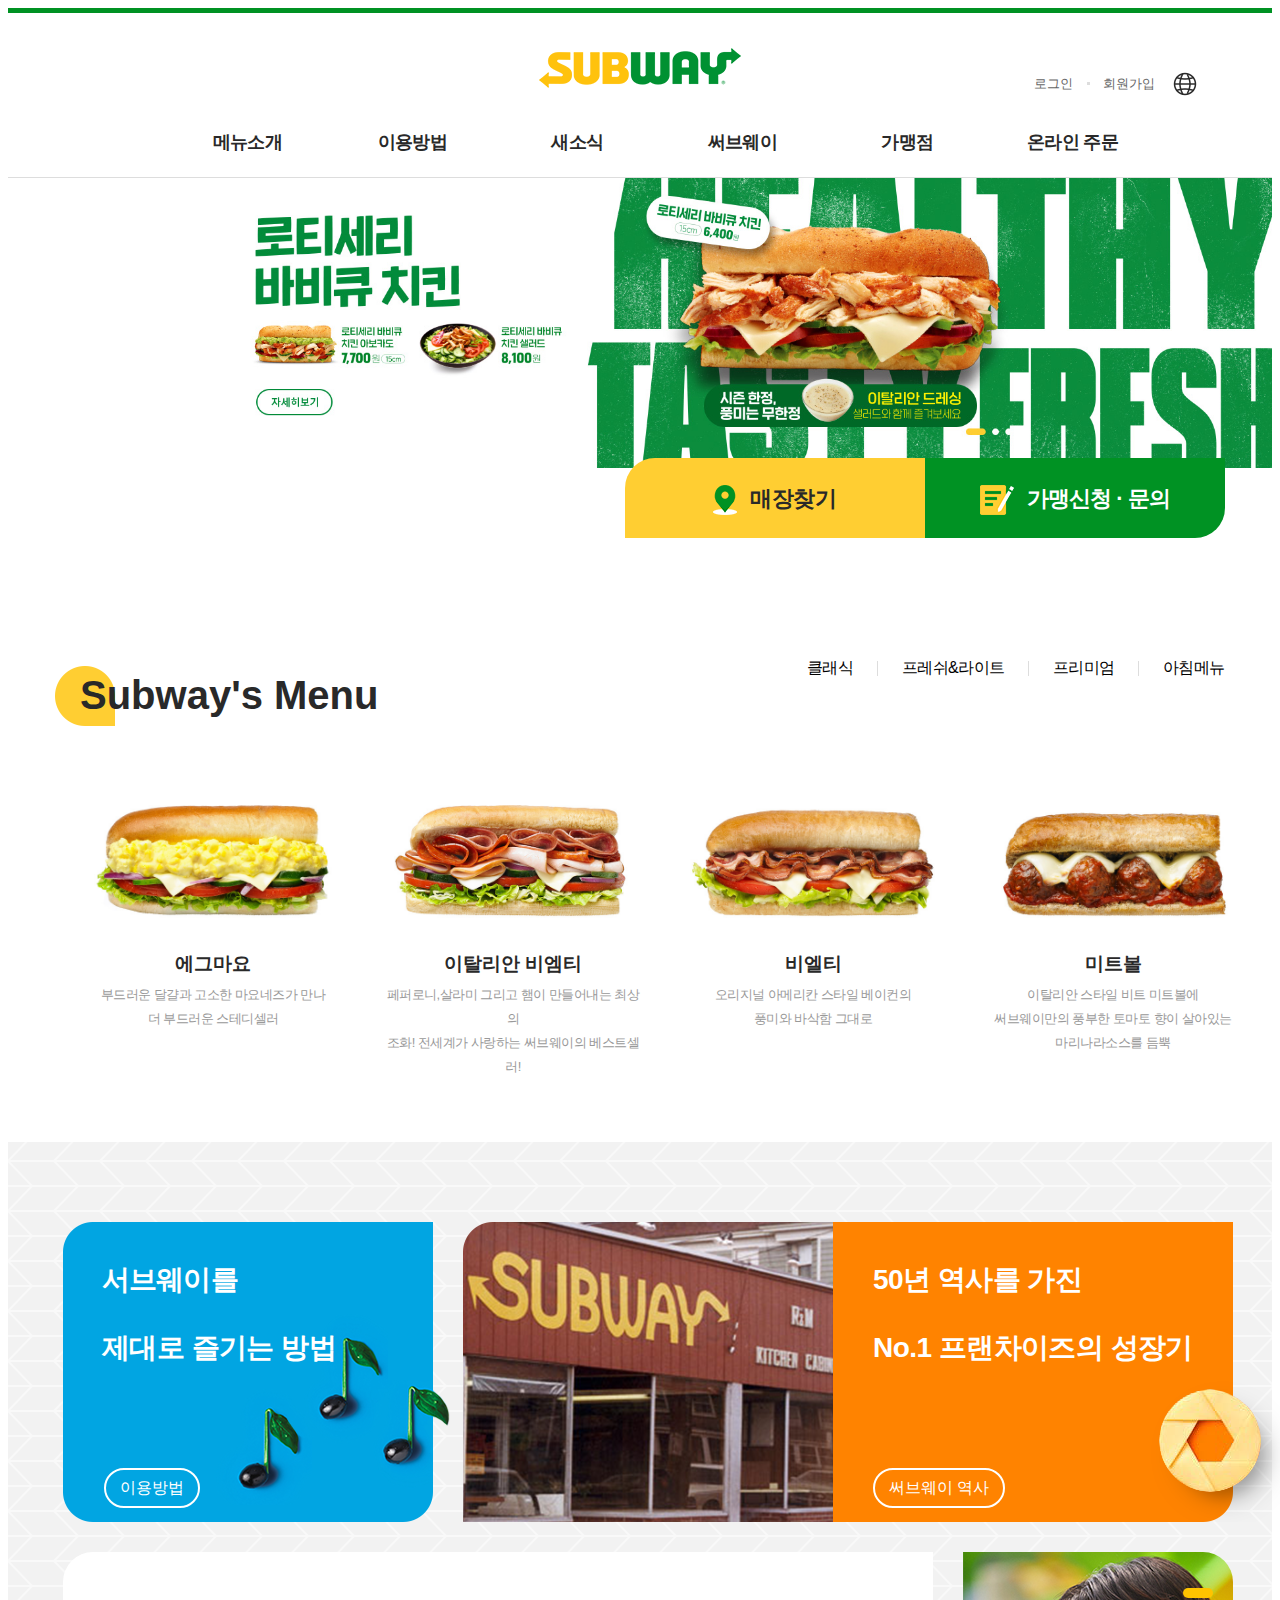
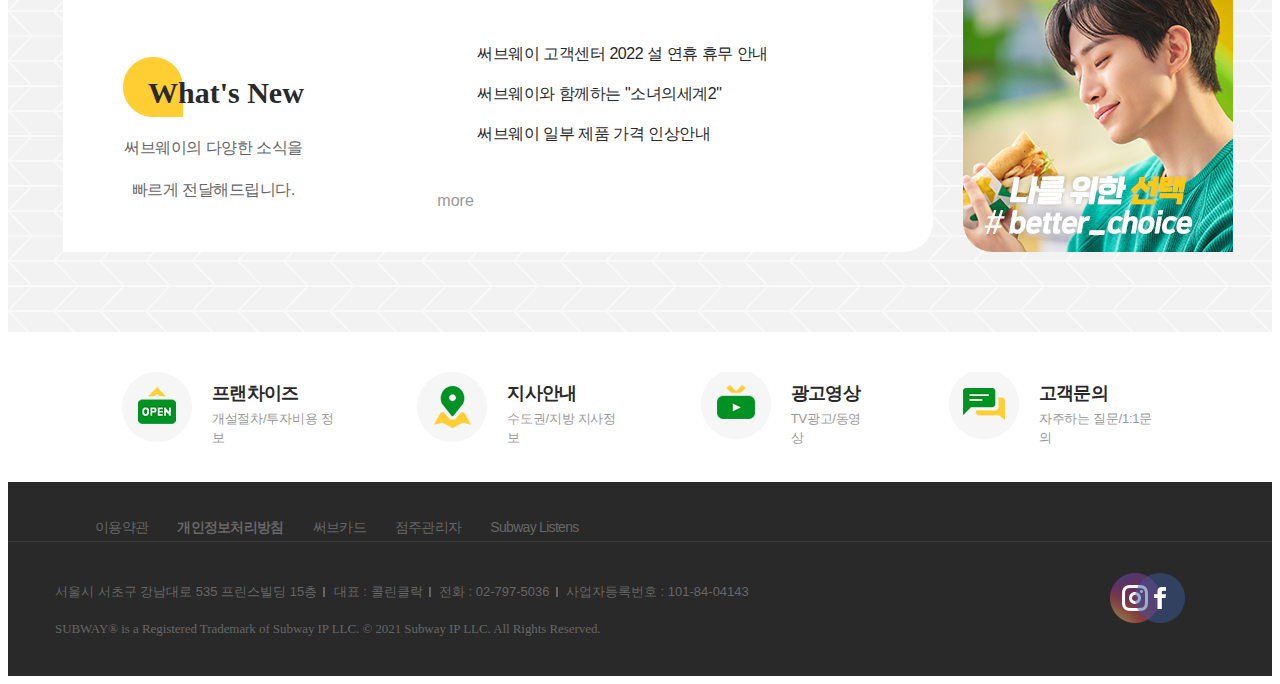
==== commit 87ce416a: "merge 오류 수정" ====
--- a/20220419-subway.html
+++ b/20220419-subway.html
@@ -1,4 +1,3 @@
-<<<<<<< HEAD
 <!DOCTYPE html>
 <html lang="en">
 <head>
@@ -414,421 +413,4 @@
 
 
 
-=======
-<!DOCTYPE html>
-<html lang="en">
-<head>
-    <meta charset="UTF-8">
-    <meta http-equiv="X-UA-Compatible" content="IE=edge">
-    <meta name="viewport" content="width=device-width, initial-scale=1.0">
-    <title>SUBWAYS 써브웨이</title>
-    <link rel="shortcut icon" href="images/subway/subway_favicon.ico" type="image/x-icon">
-    <link rel="stylesheet" href="css/subway_font.css">
-    <link rel="stylesheet" href="css/20220419-subways.css">
-    <link rel="stylesheet" href="css/swiper-bundle.min.css">
-    <link rel="stylesheet" href="css/aos.css">
-    <script src="js/jquery-3.6.0.min.js"></script>
-    <script src="https://greenart-web.com/js/subway.js"></script>
-    <script src="js/20220419-subway.js"> </script>
-    <script src="js/aos.js"></script>
-    <script src="js/swiper-bundle.min.js"></script>
-
-    <script>
-        $("document").ready(function(){
-            AOS.init();
-        })
-        // 원래 js파일 안에 있어야함 
-    </script>
-</head>
-
-<body> 
-    <div class="header">
-        <div class="header-wrap">
-            <div class="logo">
-                <a href="20220419-subway.html">
-                    <img src="images/subway/logo_w.png" alt="로고">
-                </a>
-            </div>
-            <div class="etc-menu">
-                <ul>
-                    <li><a href="#">로그인</a></li>
-                    <li><a href="#">회원가입</a></li>
-                    <li><a href="#" title="Global Subways">언어</a></li>
-                </ul>
-            </div>
-            <div class="nav">
-                <ul>
-                    <li><a href="#">메뉴소개</a></li>
-                    <li><a href="#">이용방법</a></li>
-                    <li><a href="#">새소식</a></li>
-                    <li><a href="#">써브웨이</a></li>
-                    <li><a href="#">가맹점</a></li>
-                    <li><a href="#">온라인 주문</a></li>
-                </ul>
-            </div>
-        </div>
-        <div class="submenu">
-            <div class="submenu-wrap">
-                <div class="sub-wrap">
-                    <ul>
-                        <li><a href="#">샌드위치</a></li>
-                        <li><a href="#">랩 · 기타</a></li>
-                        <li><a href="#">샐러드</a></li>
-                        <li><a href="#">아침메뉴</a></li>
-                        <li><a href="#">스마일 썹</a></li>
-                        <li><a href="#">단체메뉴</a></li>
-                    </ul>
-                    <ul>
-                        <li><a href="#">서브웨이 이용방법</a></li>
-                        <li><a href="#">단체메뉴 이용방법</a></li>
-                        <li><a href="#">신선한 재료 소개</a></li>
-                        <li><a href="#">app 이용방법</a></li>
-                    </ul>
-                    <ul>
-                        <li><a href="#">이벤트 · 프로모션</a></li>
-                        <li><a href="#">뉴스 · 공지사항 </a></li>
-                        <li><a href="#">광고영상</a></li>
-                    </ul>
-                    <ul>
-                        <li><a href="#">써브웨이 역사</a></li>
-                        <li><a href="#">써브웨이 약속</a></li>
-                        <li><a href="#">써브웨이 아티스트 지원</a></li>
-                        <li><a href="#">매장찾기</a></li>
-                    </ul>
-                    <ul>
-                        <li><a href="#">써브웨이 프랜차이즈</a></li>
-                        <li><a href="#">가맹관련 fAQ</a></li>
-                        <li><a href="#">가맹신청 · 문의</a></li>
-                        <li><a href="#">지사안내</a></li>
-                        <li><a href="#">사업설명회</a></li>
-                    </ul>
-                    <ul>
-                        <li><a href="#">FAST-SUB</a></li>
-                        <li><a href="#">HOME-SUB</a></li>
-                        <li><a href="#">단체주문</a></li>
-                    </ul>
-                </div>
-            </div>
-        </div>
-    </div>
-
-
-
-
-
-
-    
-    <div class="swiper slide-section">
-        <div class="swiper-wrapper">
-            <div class="swiper-slide">
-                <img src="images/subway/main_PC_1920x440_20220302022750919.jpg" alt="로티세리 바비큐 치킨">
-            </div>
-            <div class="swiper-slide">
-                <img src="images/subway/main_PC_1920x440_20220228052823087.jpg" alt="이달의 썹!프라이즈">
-            </div>
-            <div class="swiper-slide">
-                <img src="images/subway/main_PC_1920x440_20220413122821692.jpg" alt="레고랜드가고 싶어? 로티세리를 먹어봐!">
-            </div>
-            <div class="swiper-slide">
-                <img src="images/subway/main_PC_1920x440_20201006040046969.jpg" alt="02.내손안의 작은 써브웨이">
-            </div>
-            <div class="swiper-slide">
-                <img src="images/subway/main_PC_1920x440_20220103092455892.jpg" alt="고객 경험 설문조사 프로그램 안내">
-            </div>
-        </div>
-    </div>
-    <div class="quick-menu">
-        <ul>
-            <li><a href="#">매장찾기</a></li>
-            <li><a href="#">가맹신청 · 문의</a></li>
-        </ul>
-    </div>
-
-
-    <div class="subway-menu">
-        <div class="menu-list">
-            <h3>Subway's Menu</h3>
-            <ul>
-                <li><a href="#">클래식</a></li>
-                <li><a href="#">프레쉬&amp;라이트</a></li>
-                <!-- & 어떻게 쓰는지 보기  -->
-                <li><a href="#">프리미엄</a></li>
-                <li><a href="#">아침메뉴</a></li>
-            </ul>
-        </div>
-        <div class="menu-content">
-            <div class="menu-content-wrap">
-                <div class="menu-wrap">
-                    <div class="menu-area">
-                        <div class="menu-box">
-                            <img src="images/subway/sandwich_cl06.jpg" alt="에그마요">
-                            <h3>에그마요</h3>
-                            <p>부드러운 달걀과 고소한 마요네즈가 만나</p>
-                            <p>더 부드러운 스테디셀러</p>
-                        </div>
-                        <div class="menu-box">
-                            <img src="images/subway/sandwich_cl01.jpg" alt="이탈리안 비엠티">
-                            <h3>이탈리안 비엠티</h3>
-                            <p>페퍼로니,살라미 그리고 햄이 만들어내는 최상의</p>
-                            <p>조화! 전세계가 사랑하는 써브웨이의 베스트셀러!</p>
-                            <p>Biggest Meatiest Taslest, Its' B.M.T!</p>
-                        </div>
-                        <div class="menu-box">
-                        <img src="images/subway/sandwich_cl02.jpg" alt="비엘티">
-                        <h3>비엘티</h3>
-                        <p>오리지널 아메리칸 스타일 베이컨의</p>
-                        <p>풍미와 바삭함 그대로 </p>
-                        </div>
-                        <div class="menu-box">
-                            <img src="images/subway/sandwich_cl03.jpg" alt="미트볼">
-                            <h3>미트볼</h3>
-                            <p>이탈리안 스타일 비트 미트볼에</p>
-                            <p>써브웨이만의 풍부한 토마토 향이 살아있는</p>
-                            <p>마리나라소스를 듬뿍</p>
-                        </div>
-                        <div class="menu-box">
-                            <img src="images/subway/sandwich_cl04.jpg" alt="햄">
-                            <h3>햄</h3>
-                            <p>기본 중에 기본!</p>
-                            <p>풍부한 햄이 만들어내는</p>
-                            <p>입 안 가득 넘치는 맛의 향연</p>
-                        </div>
-                        <div class="menu-box">
-                            <img src="images/subway/sandwich_cl05.jpg" alt="참치">
-                            <h3>참치</h3>
-                            <p>남녀노소 누구나 좋아하는</p>
-                            <p>담백한 참치와 고소한 마요네즈의</p>
-                            <p>완벽한 조화</p>
-                        </div>
-                    </div>
-                </div>
-                <div class="arrow">
-                    <a href="#">왼쪽</a>
-                    <a href="#">오른쪽</a>
-                </div>
-            </div>
-            <div class="menu-content-wrap">
-                <div class="menu-wrap">
-                    <div class="menu-area">
-                        <div class="menu-box">
-                            <img src="images/subway/sandwich_fl01.jpg" alt="로티세리 바비큐 치킨">
-                            <h3>로티세리 바비큐 치킨</h3>
-                            <p>촉촉한 바비큐 치킨의 풍미가득.</p>
-                            <p>손으로 찢어 더욱 부드러운 치킨의 혁명</p>
-                        </div>
-                        <div class="menu-box">
-                            <img src="images/subway/sandwich_fl02.jpg" alt="로스트치킨">
-                            <h3>로스트 치킨</h3>
-                            <p>오븐에 구워 담백한 저칼로리</p>
-                            <p>닭가슴살의 건강한 풍미</p>
-                        </div>
-                        <div class="menu-box">
-                            <img src="images/subway/sandwich_fl04.jpg" alt="써브웨이 클럽">
-                            <h3>써브웨이 클럽</h3>
-                            <p>명실공히 시그니처 써브!</p>
-                            <p>터키, 햄, 베이컨의 완벽한 앙상블</p>
-                        </div>
-                        <div class="menu-box">
-                            <img src="images/subway/sandwich_fl05.jpg" alt="터키">
-                            <h3>터키</h3>
-                            <p>280kal로 슬림하게 즐기는</p>
-                            <p>오리지날 터키 샌드위치</p>
-                            
-                        </div>
-                        <div class="menu-box">
-                            <img src="images/subway/sandwich_fl06.jpg" alt="베지">
-                            <h3>베지</h3>
-                            <p>갓 구운 빵과 신선한 7가지 야채로</p>
-                            <p>즐기는 깔끔한 한끼</p>
-                        </div>
-                    </div>
-                </div>
-                <div class="arrow">
-                    <a href="#">왼쪽</a>
-                    <a href="#">오른쪽</a>
-                </div>
-            </div>
-            <div class="menu-content-wrap">
-                <div class="menu-wrap">
-                    <div class="menu-area">
-                        <div class="menu-box">
-                            <img src="images/subway/sandwich_pm10.jpg" alt="쉬림프">
-                            <h3>쉬림프</h3>
-                            <p>탱글한 식감이 그대로 살아있는 통새우가</p>
-                            <p>5마리 들어가 한 입 베어 먹을 때 마다</p>
-                            <p>진짜 새우의 풍미가 가득</p>
-                        </div>
-                        <div class="menu-box">
-                            <img src="images/subway/sandwich_pm08.jpg" alt=폴드 포크 바비큐">
-                            <h3>폴드 포크 바비큐</h3>
-                            <p>훈연한 미국 정통 스타일의 리얼 바비큐 폴드포크가</p>
-                            <p>들어간 샌드위치</p>
-                        </div>
-                        <div class="menu-box">
-                            <img src="images/subway/sandwich_pm01_01.jpg" alt="스테이크&amp;치즈">
-                            <h3>스테이크 &amp; 치즈</h3>
-                            <p>육즙이 쫙~</p>
-                            <p>풍부한 비프 스테이크의 풍미가 입안 한가득</p>
-                        </div>
-                        <div class="menu-box">
-                            <img src="images/subway/sandwich_pm02_01.jpg" alt="터키 베이컨 아보카도">
-                            <h3>터키 베이컨 아보카도</h3>
-                            <p>담백한 터키와 바삭한 베이컨 환상조합에</p>
-                            <p>부드러운 아보카도는 신의 한수</p>
-                        </div>
-                        <div class="menu-box">
-                            <img src="images/subway/sandwich_pm06_01.jpg" alt="스파이시 이탈리안">
-                            <h3>스파이시 이탈리안</h3>
-                            <p>살라미, 페퍼로니가 입안 한가득!</p>
-                            <p>쏘 핫한 이탈리아의 맛</p>
-                        </div>
-                        <div class="menu-box">
-                            <img src="images/subway/sandwich_pm07_01.jpg" alt="치킨데리야끼">
-                            <h3>치킨 데리야끼</h3>
-                            <p>담백한 치키니 스트립에 달콤짭조름한 써브웨이</p>
-                            <p>특제 데리야끼 소스와의 환상적인 만남</p>
-                        </div>
-                    </div>
-                </div>
-                <div class="arrow">
-                    <a href="#">왼쪽</a>
-                    <a href="#">오른쪽</a>
-                </div>
-            </div>
-            <div class="menu-content-wrap">
-                <div class="menu-wrap">
-                    <div class="menu-area">
-                        <div class="menu-box">
-                            <img src="images/subway/sandwich_bf01.jpg" alt="햄, 에그&amp;치즈">
-                            <h3>햄, 에그&amp;치즈</h3>
-                            <p>푹신한 오믈렛과 햄의 가장 클래식한 조화</p>
-                        </div>
-                        <div class="menu-box">
-                            <img src="images/subway/sandwich_bf02.jpg" alt="웨스턴, 에그 &amp; 치즈">
-                            <h3>웨스턴, 에그&amp;치즈</h3>
-                            <p>토마토, 피망, 양파 세가지 야채가 더해져 더욱 신선한 하루 시작</p>
-                            
-                        </div>
-                        <div class="menu-box">
-                            <img src="images/subway/sandwich_bf03.jpg" alt="베이컨, 에그&amp;치즈">
-                            <h3>베이컨, 에그&amp;치즈</h3>
-                            <p>오리지널 아메리칸 스타일 베이컨으로</p>
-                            <p>더욱 풍성한 아침 식사</p>
-                        </div>
-                        <div class="menu-box">
-                            <img src="images/subway/sandwich_bf014jpg" alt="스테이크, 에그&amp;치즈">
-                            <h3>스테이크, 에그&amp;치즈</h3>
-                            <p>육즙가득 비프 스테이크로</p>
-                            <p>든든한 아침 식사</p>
-                        </div>
-                    </div>
-                </div>
-                <div class="arrow">
-                    <a href="#">왼쪽</a>
-                    <a href="#">오른쪽</a>
-                </div>
-            </div>
-        </div>
-    </div>
-
-
-    <div class="content">
-        <div class="content-wrap">
-            <div class="content-top">
-                <div class="content-amused ">
-                    <h3>서브웨이를</h3>
-                    <h3>제대로 즐기는 방법</h3>
-                    <a href="#">이용방법</a>
-                </div>
-                <div class="content-history">
-                    <h3>50년 역사를 가진</h3>
-                    <h3>No.1 프랜차이즈의 성장기</h3>
-                    <a href="#">써브웨이 역사</a>
-                </div>
-            </div>
-            <div class="content-bottom">
-                <div class="content-new">
-                    <div class="title">
-                        <h3>What's New</h3>
-                        <p>써브웨이의 다양한 소식을</p>
-                        <p>빠르게 전달해드립니다.</p>
-                    </div>
-                    <div class="text">
-                        <ul>
-                            <li><a href="#">써브웨이 고객센터 2022 설 연휴 휴무 안내</a></li>
-                            <li><a href="#">써브웨이와 함께하는 "소녀의세계2"</a></li>
-                            <li><a href="#">써브웨이 일부 제품 가격 인상안내</a></li>
-                        </ul>
-                        <a href="#">more</a>
-                    </div>
-                </div>
-                <div class="content-slide">
-                    <div class="cindicator">
-                        <ul>
-                            <li>
-                                <a href="#">1</a>
-                            </li>
-                        </ul>
-                    </div>
-                </div>
-            </div>
-        </div>
-    </div>
-
-    <div class="footer-menu">
-        <div class="menu-wrap">
-            <div class="menu-item">
-                <div class="icon"></div>
-                <p>프랜차이즈</p>
-                <span>개설절차/투자비용 정보</span>
-            </div>
-            <div class="menu-item">
-                <div class="icon"></div>
-                <p>지사안내</p>
-                <span>수도권/지방 지사정보</span>
-            </div>
-            <div class="menu-item">
-                <div class="icon"></div>
-                <p>광고영상</p>
-                <span>TV광고/동영상</span>
-            </div>
-            <div class="menu-item">
-                <div class="icon"></div>
-                <p>고객문의</p>
-                <span>자주하는 질문/1:1문의</span>
-            </div>
-        </div>
-    </div>
-
-    <div class="footer">
-        <div class="footer-wrap">
-            <div class="footer-top">
-                <ul>
-                    <li><a href="#">이용약관</a></li>
-                    <li><a href="#">개인정보처리방침</a></li>
-                    <li><a href="#">써브카드</a></li>
-                    <li><a href="#">점주관리자</a></li>
-                    <li><a href="#">Subway Listens</a></li>
-                </ul>
-            </div>
-            <div class="footer-bottom">
-                <span>서울시 서초구 강남대로 535 프린스빌딩 15층</span>
-                <span>대표 : 콜린클락</span>
-                <span>전화 : 02-797-5036</span>
-                <span>사업자등록번호 : 101-84-04143</span>
-                <p>SUBWAY® is a Registered Trademark of Subway IP LLC. © 2021 Subway IP LLC. All Rights Reserved.</p>
-            </div>
-            <div class="sns-link">
-                <ul>
-                    <li><a href="#">인스타그램</a></li>
-                    <li><a href="#">페이스북</a></li>
-                </ul>
-            </div>
-        </div> 
-    </div>
-</body>
-
-
-
->>>>>>> aa1c03e336f18647f93b3bbc197ef97d07860800
 </html>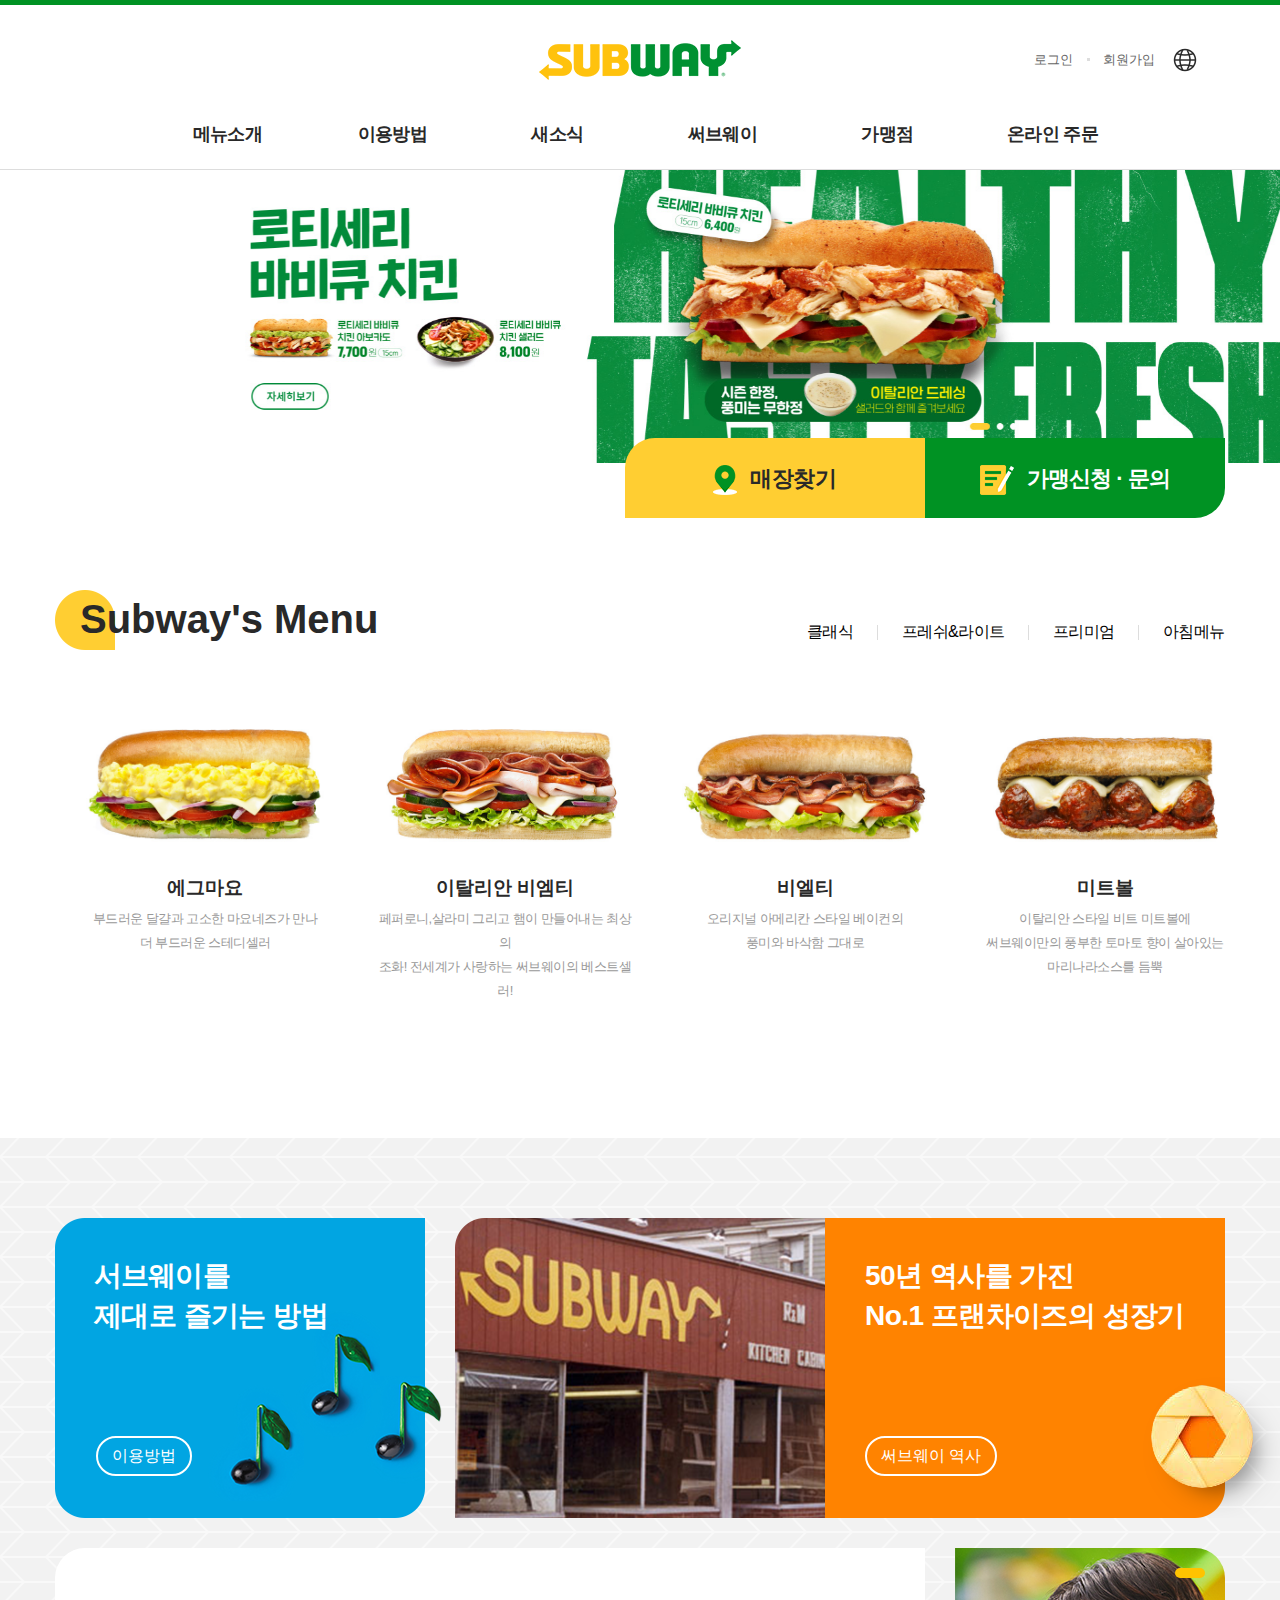
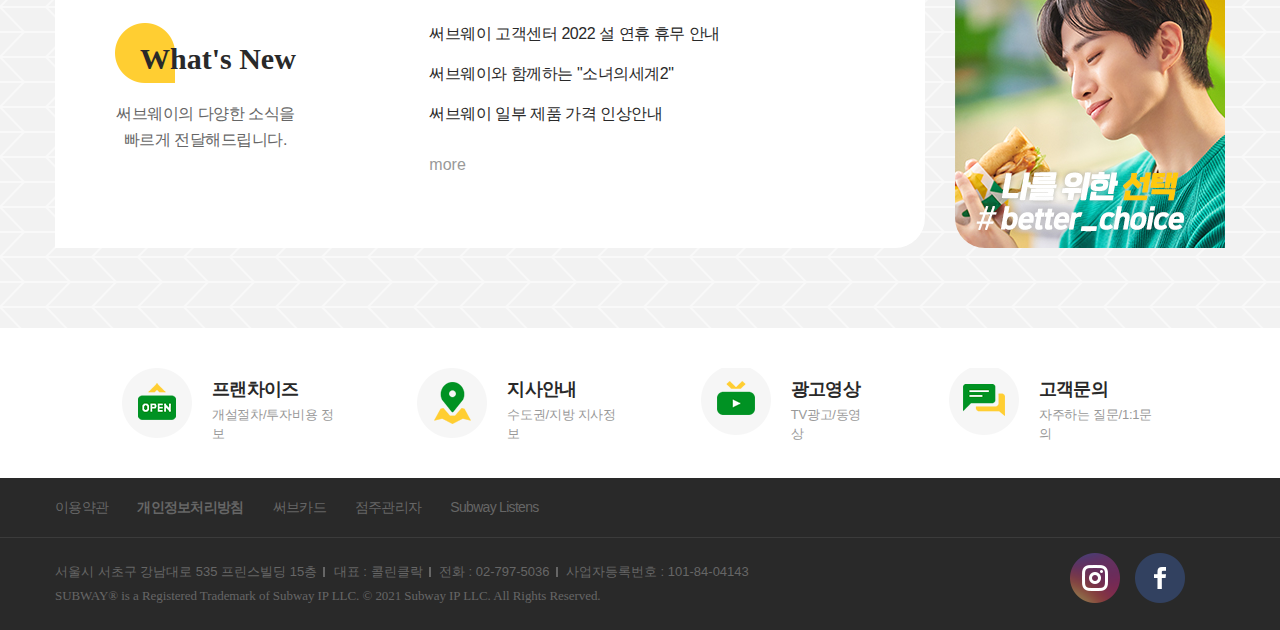
==== commit f8373dd4: "서브웨폰트" ====
--- a/20220419-subway.html
+++ b/20220419-subway.html
@@ -6,7 +6,7 @@
     <meta name="viewport" content="width=device-width, initial-scale=1.0">
     <title>SUBWAYS 써브웨이</title>
     <link rel="shortcut icon" href="images/subway/subway_favicon.ico" type="image/x-icon">
-    <link rel="stylesheet" href="css/subway_font.css">
+    <link href="https://fonts.googleapis.com/css?family=Nanum+Gothic|Nanum+Myeongjo&display=swap&subset=korean" rel="stylesheet">
     <link rel="stylesheet" href="css/20220419-subways.css">
     <link rel="stylesheet" href="css/swiper-bundle.min.css">
     <link rel="stylesheet" href="css/aos.css">
@@ -15,6 +15,7 @@
     <script src="js/20220419-subway.js"> </script>
     <script src="js/aos.js"></script>
     <script src="js/swiper-bundle.min.js"></script>
+
 
     <script>
         $("document").ready(function(){
--- a/css/20220419-subways.css
+++ b/css/20220419-subways.css
@@ -1,15 +1,21 @@
-<<<<<<< HEAD
 @charset "utf-8" ;
 *{margin: 0; padding: 0;}
 ul{list-style: none;}
 a{text-decoration: none; color: black;}
 
-body{font-size: 16px; color: #666; line-height: 120%; font-family: "font_ns", sans-serif;}
+@import url(//fonts.googleapis.com/earlyaccess/notosanskr.css);
+
+.notosanskr * { 
+ font-family: 'Noto Sans KR', sans-serif;
+}
+
+
+body{font-size: 16px; color: #666; line-height: 120%; 
+    font-family: 'Noto Sans KR', sans-serif;}
 
 .header{
     width: 100%; height: 164px;
      border-top: 5px solid #009223; border-bottom: 1px solid #ddd;
-
 }
 
 .header .header-wrap{
@@ -37,12 +43,13 @@
     }
 
 .header .etc-menu ul li a{
-    display: inline-block; 
+    display: block; 
     height: 30px; line-height: 30px;
     font-size: 13px;
     color: #666;
     font-weight: normal;
 }
+
 
 .header .etc-menu ul li:nth-child(2){margin-left: 30px;}
 .header .etc-menu ul li:nth-child(2)::after{
@@ -271,8 +278,8 @@
     float: left;
     color: #292929;
     font-size: 40px;
-    font-family: "font_ns", sans-serif;
-    font-weight: bold;
+    font-family: 'Noto Sans KR', sans-serif;
+    font-weight: 900;
     height: 60px;
     padding: 32px 0 0 25px;
     margin-bottom: 1px;
@@ -842,848 +849,3 @@
     opacity: 1;
 }
 
-=======
-@charset "utf-8" ;
-*{margin: 0; padding: 0;}
-ul{list-style: none;}
-a{text-decoration: none; color: black;}
-
-body{font-size: 16px; color: #666; line-height: 120%; font-family: "font_ns", sans-serif;}
-
-.header{
-    width: 100%; height: 164px;
-     border-top: 5px solid #009223; border-bottom: 1px solid #ddd;
-
-}
-
-.header .header-wrap{
-    width: 1170px; height: 100%;
-    margin: 0 auto;
-    position: relative;
-    /* 앱솔 써야해서 필요
-    11170을 기준으로 잡아야해서 
-    기준잘 확인하기 */
-}
-
-.header .logo {
-    text-align: center;
-    margin-top: 35px;
-}
-.header .etc-menu {
-    position: absolute;
-    right: 25px;
-    top: 5px;}
-    
-.header .etc-menu ul {overflow: hidden;}
-.header .etc-menu ul li{
-    float: left;
-    position: relative;
-    }
-
-.header .etc-menu ul li a{
-    display: inline-block; 
-    height: 30px; line-height: 30px;
-    font-size: 13px;
-    color: #666;
-    font-weight: normal;
-}
-
-.header .etc-menu ul li:nth-child(2){margin-left: 30px;}
-.header .etc-menu ul li:nth-child(2)::after{
-    content: "";
-    position: absolute;
-    width: 3px;
-    height: 3px;
-    background-color: #ddd;
-    top: 50%;
-    left: -16px;
-    margin-top: -2px;
-}
-
-
-.header .etc-menu ul li:nth-child(3) a{
-    font-size: 0;
-    width: 30px;
-    height: 30px;
-    margin-left: 15px;
-    background: url("../images/subway/icon_utill_global.png");
-    vertical-align: middle;
-}
-
-
-
-
-.header .nav{
-    width: 100%;margin-top: 12px;
-}
-.header .nav ul{
-    width: 990px;
-    margin: 0 auto;
-    transition: 0.2s;
-    overflow: hidden;
-
-}
-
-.header .nav ul li{
-    float: left;
-    height: 77px;
-    line-height: 77px;
-    width: 165px;
-    text-align: center;
-
-}
-
-.header .nav ul li a{
-    font-size: 18px;
-    font-weight: bold;
-    letter-spacing: -0.03em;
-    color: #292929;
-    display: inline-block;
-    width: 100%;
-}
-
-.header .nav ul li.on a{
-    color: #009223;
-}
-
-.header .submenu{
-    width: 100%;
-    position: relative;
-    top: -34px;
-    background-color: #fff;
-    transition: 0.2s;
-    height: 0;
-    z-index: 3;
-    overflow: hidden;
-
-}
-.header .submenu .submenu-wrap{
-    width: 1170px;
-    margin: 0 auto;
-}
-
-.header .submenu .submenu-wrap .sub-wrap{
-    width: 990px;
-    margin: 0 auto;
-    overflow: hidden;
-}
-
-.header .submenu ul{
-    float: left;
-    width: 165px;
-    text-align: center;
-    padding-top: 20px;
-}
-.header .submenu ul li{
-    width: 100%;
-    height: 35px;
-    line-height: 120%;
-    transition: 0.2s;
-    /* opacity: 0; */
-}
-
-.header .submenu ul li a{
-    padding: 8px 0 9px;
-    display: inline-block;
-    width: 100%;
-    color: #666;
-    letter-spacing: -0.05em;
-    font-size: 15px;
-}
-
-.header .submenu ul li:hover a{
-    color: #009223;
-    text-decoration: underline ;
-}
-
-.header .submenu ul li.on{
-    opacity: 1;
-}
-
-.header .submenu.on{
-    height: 260px;
-}
-
-.slide-section{
-    width: 100%;
-    overflow: hidden; 
-}
-
-.slide-section img{
-    width: 100%;
-    height: 100%;
-}
-
-
-
- .indicator{
-    width: 1200px;
-    margin: 0 auto;
-    position: relative;
-    /* background-color: #bbb; */
-}
-
-
-.quick-menu{
-    width: 1170px;
-    margin: 0 auto;
-    z-index: 5;
-    position: relative;
-    /* 제트인덱스 쓰려면 필요함 */
-    margin-top: -30px;
-
-}
-
-.quick-menu ul{
-    float: right;
-    font-family: "font_ns", sans-serif;
-}
-.quick-menu ul li{
-    float: left;
-    width: 300px; height: 80px; text-align: center;
-
-}
-.quick-menu ul li a{
-    font-size: 22px;
-     font-weight: bold;
-    display: inline-block;
-    width: 100%;
-    padding-top: 27px;}
-
-
-    .quick-menu ul li:nth-child(1){
-        background-color: #ffce32;
-        border-radius: 30px 0 0 0 ;
-        letter-spacing: -0.02em;
-    }
-
-    .quick-menu ul li:nth-child(1) a{
-        color: #292929;
-    }
-    
-
-    .quick-menu ul li:nth-child(1) a::before{
-        content: "";
-        width: 24px; height: 30px;
-        display: inline-block;
-        vertical-align: middle;
-        background: url("../images/subway/icon_map.png") 0 0 no-repeat;
-        padding-right: 13px;
-        position: relative;
-        top: -2;
-    }
-
-    .quick-menu ul li:nth-child(2){
-        background-color: #009223;
-        letter-spacing: -0.06em;
-        border-radius: 0 0 30px 0;
-    }
-
-    .quick-menu ul li:nth-child(2) a{
-        color: #fff;
-    }
-
-    .quick-menu ul li:nth-child(2) a::before{
-        content: "";
-        width: 34px; height: 30px;
-        display: inline-block;
-        vertical-align: middle;
-        background: url("../images/subway/icon_franchise.png") 0 0 no-repeat;
-        padding-right: 13px;
-        position: relative;
-        top: -2;
-    }
-
-.subway-menu{
-    background-color: #fff;
-    width: 100%;margin-top: 80px;
-    padding-bottom: 60px;
-    height: 560px;
-}
-
-
-.subway-menu .menu-list{
-    width: 1170px;
-    margin: 0 auto;
-    padding-top: 60px;
-    padding-bottom: 33px;
-    overflow: hidden;
-    /* 플롯 해제하기 위함 */
-}
-
-.subway-menu .menu-list h3{
-    float: left;
-    color: #292929;
-    font-size: 40px;
-    font-family: "font_ns", sans-serif;
-    font-weight: bold;
-    height: 60px;
-    padding: 32px 0 0 25px;
-    margin-bottom: 1px;
-    background: url("../images/subway/bul_tit.png") 0 12px no-repeat;
-}
-
-
-.subway-menu .menu-list ul{
-    float: right;
-    margin-top: 44px;
-}
-
-.subway-menu .menu-list ul li{
-    float: left;
-    padding-left: 25px;
-    margin-left: 23px;
-    font-weight: 300;
-    position: relative;
-    /* 애프터 적용을 위하여 - 선을 위해서 필요함*/
-}
-
-.subway-menu .menu-list ul li:not(:nth-child(1))::after{
-    content: "";
-    position: absolute;
-    width: 1px;
-    height: 15px;
-    background-color: #ddd;
-    left: 0;
-    top: 3px;
-}
-
-.subway-menu .menu-list ul li a{
-    display: inline-block;
-    width: 100%;
-    font-size: 16px;
-    letter-spacing: -0.03em;
- 
-}
-
-.subway-menu .menu-list ul li.on a{
-    color: #009223;
-    font-weight: bold;
-
-}
-
-.subway-menu .menu-content{
-    position: absolute;
-    width: 100%;
-    height: 320px;
-    overflow: hidden;
-}
-.subway-menu .menu-content .menu-content-wrap{
-    position: absolute;width: 1200px;height: 100%;
-    left: 50%;
-    transform: translateX(-50%);
-    display: none;
-}
-
-.subway-menu .menu-content .menu-content-wrap:nth-child(1){
-    display: block;
-}
-
-.subway-menu .menu-content .menu-content-wrap .menu-wrap{
-    width: 100%;
-    height: 100%;
-    margin-top: -15px;
-    overflow: hidden;
-}
-
-.subway-menu .menu-content .menu-content-wrap .menu-wrap .menu-area{
-    width: 200%;
-    position: relative;
-    /* 아이템이 이동하도록 하기에 */
-}
-
-.subway-menu .menu-content .menu-content-wrap .menu-wrap .menu-area .menu-box{
-    float: left;
-    width: 260px;
-    height: 320px;
-    margin-left: 30px;
-    padding: 0 5px;
-    position: relative;
-    cursor: pointer;
-    text-align: center;
-}
-
-.subway-menu .menu-content .menu-content-wrap .menu-wrap .menu-area .menu-box img{
-    width: 100%; height: 182px;
-}
-
-.subway-menu .menu-content .menu-content-wrap .menu-wrap .menu-area .menu-box::after{
-    content: "";
-    width: 98px; height: 98px;
-    position: absolute;
-    background: url("../images/subway/btn_more.png") 0 0 no-repeat;
-
-    left: 50%;
-    top: 50%;
-    margin: -22px 0 0 -42px;
-    opacity: 0;
-}
-
-.subway-menu .menu-content .menu-content-wrap .menu-wrap .menu-area .menu-box:hover::after{
-    opacity: 1;
-}
-
-.subway-menu .menu-content .menu-content-wrap .menu-wrap .menu-area .menu-box:hover img{
-    width: 340px;
-    height: 238px;
-}
-
-.subway-menu .menu-content .menu-content-wrap .menu-wrap .menu-area .menu-box:hover p{
-    display: none;
-}
-/*  오퍼시티랑 디스플레이 논이랑 차이 비교 */
-
-.subway-menu .menu-content .menu-content-wrap .menu-wrap .menu-area .menu-box:hover h3{
-    font-size: 22px;
-    margin-top: 10px;
-}
-
-.subway-menu .menu-content .menu-content-wrap .menu-wrap .menu-area .menu-box h3{
-    color: #292929;
-    font-style: 18px;
-    margin-top: 3px;
-    margin-bottom: 10px;
-}
-
-.subway-menu .menu-content .menu-content-wrap .menu-wrap .menu-area .menu-box p{
-    color: #999;
-    font-size: 13px;
-    letter-spacing: -0.04em;
-    line-height: 24px;
-    width: 260px;
-    margin: 0 auto;
-}
-
-
-/* div 어디서 끝나는지 잘 보기 */
-.subway-menu .menu-content .arrow a{
-    font-size: 0;
-    position: absolute;
-    width: 50px;
-    height: 50px;
-    top: 113px;
-    overflow: hidden;
-    background: url("../images/subway/icon_event_slider_arr.png") 0 0 no-repeat;
-
-}
-.subway-menu .menu-content .arrow a:nth-child(1){left: -202px;}
-.subway-menu .menu-content .arrow a:nth-child(1):hover{background-position-y: 100%;}
-.subway-menu .menu-content .arrow a:nth-child(2){right: -201px; background-position: 100% 0;}
-.subway-menu .menu-content .arrow a:nth-child(2):hover{background-position-y: 100%;}
-
-
-
-.content{
-    width: 100%;
-    background: url("../images/subway/bg_content.gif") 0 -30px ;
-}
-
-.content .content-wrap{
-    width: 1280px;
-    margin: 0 auto;
-    padding: 80px 0;
-    overflow: hidden;
-}
-
-.content .content-top{
-    width: 100%;
-    height: 300px;
-}
-
-.content .content-top .content-amused{
-    width: 400px; height: 300px; float: left;
-    margin-left: 55px;
-    background-image: url(../images/subway/bg_utilization.png);
-}
-
-.content .content-top .content-amused h3{
-    color: #fff;
-    margin-left: 39px;
-    font-size: 28px;
-    line-height: 40px;
-    letter-spacing: -0.02em;
-
-}
-
-.content .content-top .content-amused h3:nth-child(1){
-    margin: 38px 0 0 39px;
-    letter-spacing: -0.03em;
-
-}
-
-.content .content-top .content-amused a{
-    display: block;
-    width: 92px;
-    height: 36px;
-    line-height: 36px;
-    border: 2px solid #fff;
-    font-weight: 300;
-    color: #fff;
-    text-align: center;
-    margin: 100px 0 0 41px;
-    border-radius: 20px;
-}
-
-
-.content .content-top .content-history{
-    float: left;
-    width: 825px;
-    height: 300px;
-    background-image: url("../images/subway/img_subway_history.png");
-}
-
-.content .content-top .content-history h3{
-    color: #fff;
-    margin-left: 410px;
-    font-size: 28px;
-    line-height: 40px;
-    letter-spacing: -0.02em;
-
-}
-.content .content-top .content-history h3:nth-child(1){
-    margin-top: 38px;
-
-}
-.content .content-top .content-history a{
-    display: block;
-    width: 128px;
-    height: 36px;
-    line-height: 36px;
-    border: 2px solid #fff;
-    font-weight: 300;
-    color: #fff;
-    margin: 100px 0 0 410px;
-    border-radius: 20px;
-    text-align: center;
-}
-
-
-.content .content-bottom{
-    width: 100%;
-    height: 300px;
-    margin: 30px 0 0 55px;
-}
-
-.content .content-bottom .content-new{
-    background-color: #fff;
-    width: 870px;
-    float: left;
-    height: 300px;
-    border-radius: 30px 0 30px 0;
-    
-}
-
-.content .content-bottom .content-new .title{
-    float: left;
-    margin: 75px 0 0 60px;
-
-}
-
-.content .content-bottom .content-new .title p{
-    margin-top: -9px;
-    text-align: center;
-    line-height: 26px;
-    letter-spacing: -0.03em;
-}
-
-.content .content-bottom .content-new .title p:nth-child(3)
-{
-    line-height: 44px;
-}
-
-
-.content .content-bottom .content-new .title h3{
-    color: #292929;
-    font-size: 30px;
-    padding: 26px 0 0 25px;
-    font-weight: bold;
-    font-family: "font_sw",serif;
-    height: 60px;
-    margin-bottom: 1px;
-    background-repeat: no-repeat;
-    background-image: url("../images/subway/bul_tit.png");
-}
-
-.content .content-bottom .content-new .text{
-    float: left;
-    width: 50%;
-    margin: 76px 0 0 133.5px;
-}
-
-.content .content-bottom .content-new .text ul li:not(:nth-child(1)){
-    margin-top: 21px;
-}
-
-
-.content .content-bottom .content-new .text ul li a{
-    display: inline-block;
-    font-size: 16px;
-    color: #292929;
-    position: relative;
-    letter-spacing: -0.03em;
-}
-
-.content .content-bottom .content-new .text ul li a::after{
-    content:"";
-    width: 0%;
-    height: 1px;
-    background-color: #009223;
-    position: relative;
-    left: 0;
-    bottom: 0;
-    transition: 0.2s;
-}
-
-.content .content-bottom .content-new .text ul li:hover a{
-    color: #009223;
-}
-
-.content .content-bottom .content-new .text ul li:hover a::after{
-    width: 100%;
-}
-
-
-.content .content-bottom .content-new .text > a{
-    display: inline-block;
-    color: #999;
-    font-style: 14px;
-    padding: 32px 0 7px;
-
-}
-
-.content .content-bottom .content-slide{
-    float: left;
-    width: 270px; height: 300px;
-
-    background-image: url(../images/subway/[AdQUA]\ 브랜드\ 필름\ 영상\ 이미지\ 배너_20220214110854344.jpg);
-    margin-left: 30px;
-    border-radius: 0 30px 0 30px;
-    position: relative;
-    float: left;
-}
-
-.content .content-bottom .content-slide .cindicator{
-    position: absolute;
-    right: 20px;
-    top: 20px;
-}
- 
-.content .content-bottom .content-slide .cindicator ul li{
-    font-size: 0;
-    width: 30px;height: 10px;
-    border-radius: 30px;
-    background-color: #ffc300;
-}
-
-
-.footer-menu{
-    text-align: center;
-    width: 100%;
-    padding: 40px 0;
-}
-
-
-.footer-menu .menu-wrap{
-    width: 1035.97px;
-    margin: 0 auto;
-    height: 70px;
-}
-
-.footer-menu .menu-item{
-    float: left;
-    margin-left: 80px;
-    padding-left: 90px;
-    height: 100%;
-    position: relative;
-}
-.footer-menu .menu-item:nth-child(1){
-    margin-left: 0;
-    width: 125.23px;
-}
-.footer-menu .menu-item:nth-child(2){
-    width: 113.53px;
-}
-.footer-menu .menu-item:nth-child(3){
-    width: 78.09px;
-}
-.footer-menu .menu-item:nth-child(4){
-    width: 119.11px;
-}
-
-.footer-menu .menu-item .icon{
-    background: url("../images/subway/icon_quickmenu.png") 0 0 no-repeat;
-    width: 70px;
-    position: absolute;
-    left: 0;
-    top: 0;
-    height: 70px;
-}
-
-.footer-menu .menu-item:nth-child(2) .icon{
-    background-position-x: -70px;
-}
-
-.footer-menu .menu-item:nth-child(3) .icon{
-    background-position-x: -140px;
-}
-
-.footer-menu .menu-item:nth-child(4) .icon{
-    background-position-x: -210px;
-}
-
-.footer-menu .menu-item p{
-    font-weight: bold;
-    font-size: 18px;
-    color: #292929;
-    text-align: left;
-    letter-spacing: -0.72px;
-    margin-bottom: 6px;
-    margin-top: 12px;
-}
-
-.footer-menu .menu-item span{
-    color: #999;
-    font-size: 13px;
-    text-align: left;
-    display: block;
-    font-weight: normal;
-    letter-spacing: -0.26px;
-}
-
-.footer{
-    background-color: #292929;
-    color: #666;
-    padding: 22px 0;
-    position: relative;
-}
-
-.footer::after{
-    content: "";
-    width: 100%;
-    height: 1px;
-    background-color: #3b3b3b;
-    position: absolute;
-    top: 59px;
-}
-
-.footer .footer-wrap{
-    width: 1170px;
-    margin: 0 auto;
-    position: relative;
-}
-/* 앱솔루트 젤마지막  sns 때문에 들어감 */
-
-.footer .footer-top{
-    margin-bottom: 25px;
-}
-
-.footer .footer-top ul{ overflow: hidden;}
-.footer .footer-top ul li{
-    float: left;
-    margin-right: 29px;
-    height: 18px;
-    position: relative;
-    top: -2px;
-}
-
-.footer .footer-top ul li a{
-    color: #666;
-    display: block;
-    font-size: 14px;
-    letter-spacing: -0.05em;
-    height: 18px;
-}
-
-.footer .footer-top ul li:nth-child(2){
-    font-weight: bold;
-    color: #bbb;
-}
-
-.footer .footer-top ul li:last-child{letter-spacing: -0.055em;}
-
-
-
-.footer .footer-bottom span{
-    font-size: 13px;
-    display: inline-block;
-    margin-top: 19px;
-    margin-left: 3px;
-    padding-left: 9px;
-    letter-spacing: 0;
-    position: relative;
-    /* 사이에 선 넣기위해서 */
-}
-
-.footer .footer-bottom span:nth-child(1){margin: 0;padding: 0;}
-
-.footer .footer-bottom span:not(:nth-child(4))::after{
-    content: "";
-    position: absolute;
-    width: 2px;
-    height: 10px;
-    background-color: #666;
-    right: -8px;
-    top: 5px;
-}
-
-.footer .footer-bottom p{
-    font-size: 13px;
-    padding-top: 2px;
-    line-height: 25px;
-    letter-spacing: -0.005em;
-    font-family: "font_sw",serif;
-}
-
-.footer .footer-wrap .sns-link{
-    position: absolute;
-    right: -10px;
-    top: 53px;
-    height: 50px;
-    width: 165px;
-}
-
-.footer .footer-wrap .sns-link ul li{
-    position: absolute;
-    font-size: 0;
-    width: 50px;
-    height: 50px;
-    overflow: hidden;
-    line-height: 0;
-    bottom: 0;
-    cursor: pointer;
-}
-
-
-.footer .footer-wrap .sns-link ul li::after{
-    content: "";
-    width: 50px; height: 50px;
-    display: block;
-    transition: 0.3s;
-    opacity: 0;
-}
-
-.footer .footer-wrap .sns-link ul li:nth-child(1){
-    background: url("../images/subway/icon_sns_instar.png") 0 0 no-repeat;
-}
-.footer .footer-wrap .sns-link ul li:nth-child(1)::after{
-    background: url("../images/subway/icon_sns_instar.png") 100% 0 no-repeat;
-}
-.footer .footer-wrap .sns-link ul li:nth-child(1):hover::after{
-    opacity: 1;
-}
-
-
-
-.footer .footer-wrap .sns-link ul li:nth-child(2){
-    background: url("../images/subway/icon_sns_facebook.png") 0 0 no-repeat;
-    left: 65px;
-}
-.footer .footer-wrap .sns-link ul li:nth-child(2)::after{
-    background: url("../images/subway/icon_sns_facebook.png") 100% 0 no-repeat;
-
-}
-.footer .footer-wrap .sns-link ul li:nth-child(2):hover::after{
-    opacity: 1;
-}
-
->>>>>>> aa1c03e336f18647f93b3bbc197ef97d07860800
